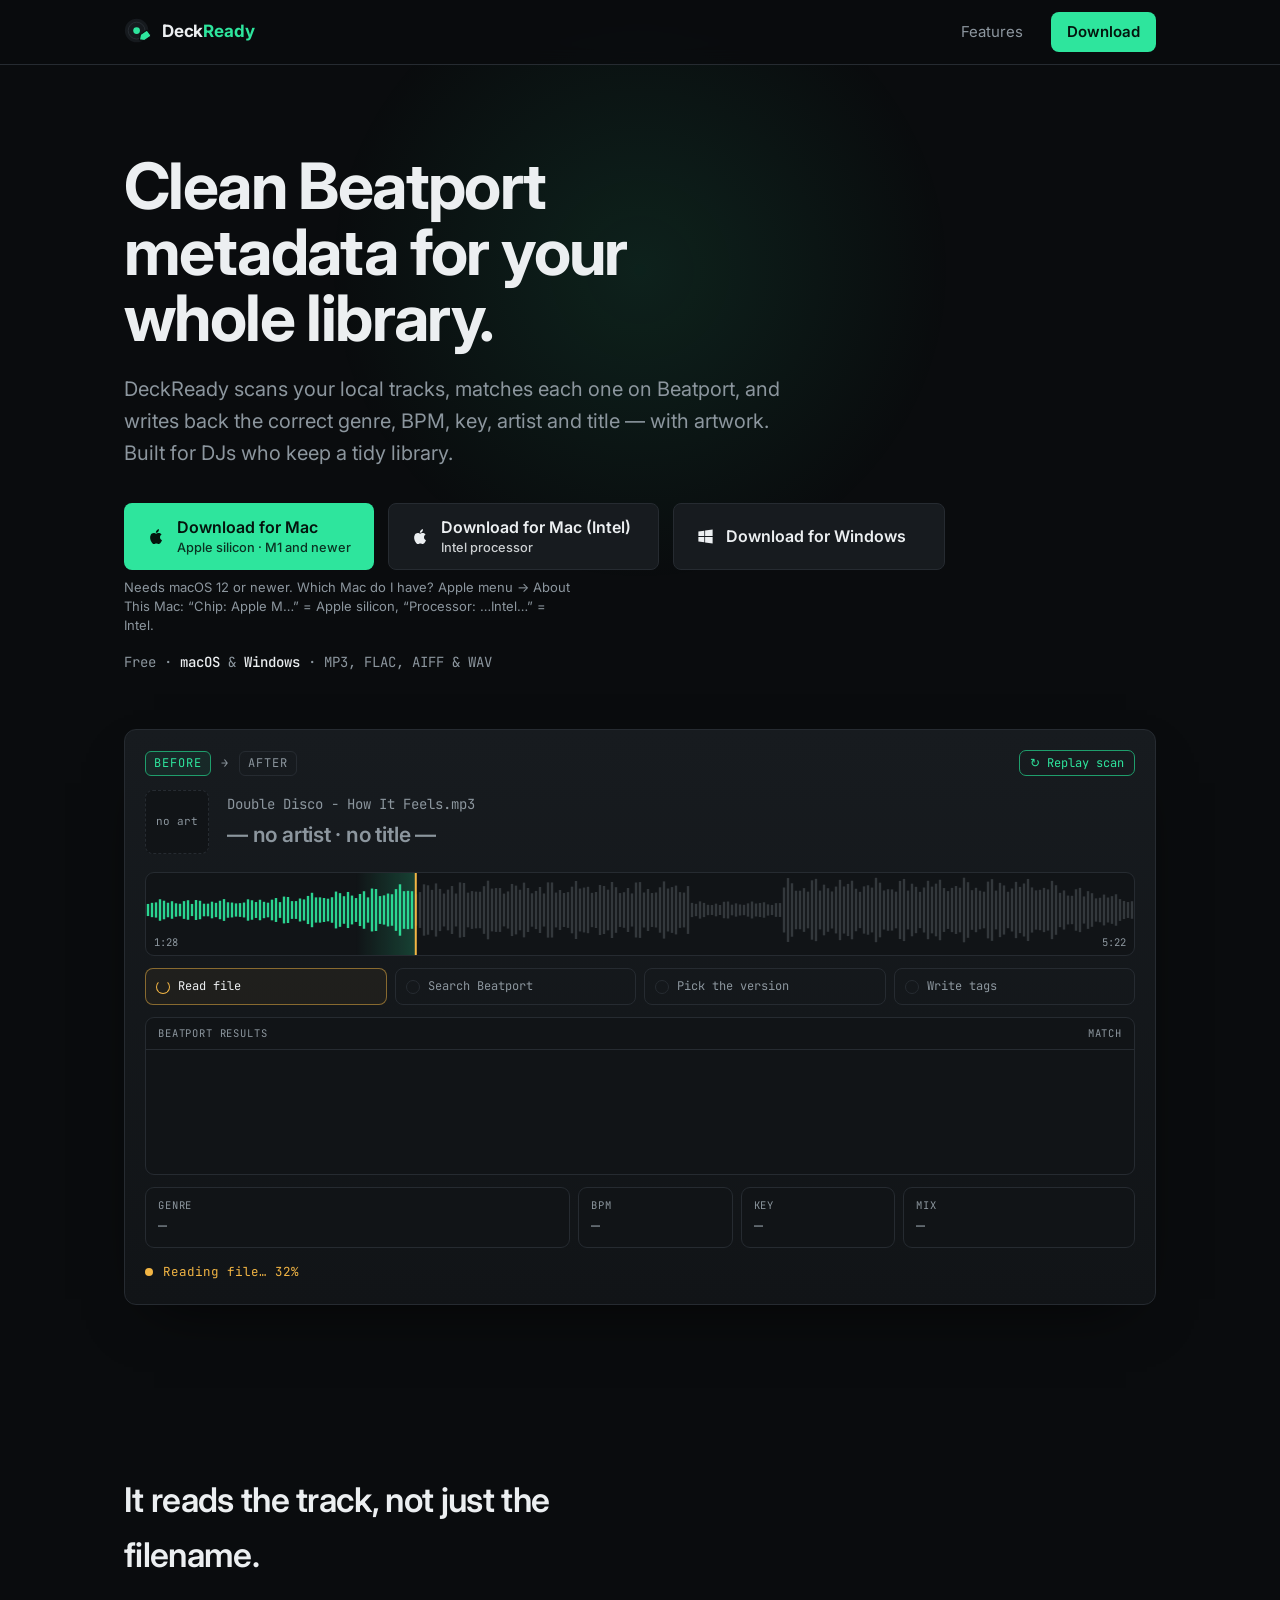
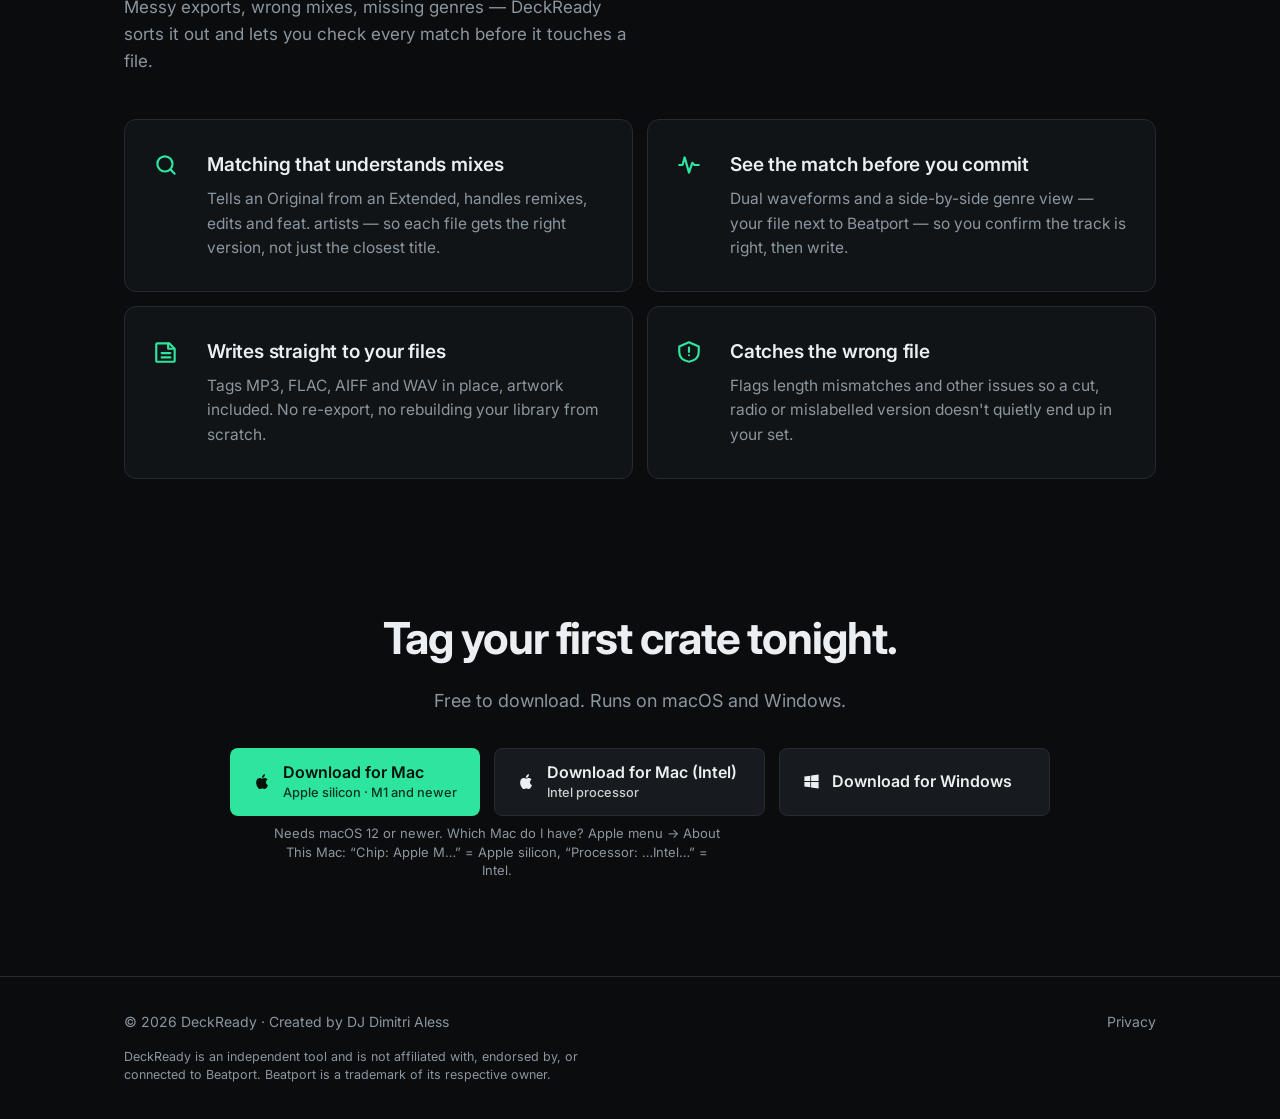
==== index.html @ d5358614 "Download: separate Mac (Intel) button — DeckReady-mac-intel.dmg Hero and bottom CTA: Apple silicon (" ====
<!DOCTYPE html>
<html lang="en">
<head>
<meta charset="UTF-8">
<meta name="viewport" content="width=device-width, initial-scale=1.0">
<title>DeckReady — Auto-Tag MP3, FLAC, AIFF &amp; WAV with Beatport Metadata</title>
<meta name="description" content="DeckReady automatically matches your local MP3, FLAC, AIFF and WAV files on Beatport and writes back the correct artist, title, genre, BPM, key and artwork. Free for macOS and Windows.">
<meta name="keywords" content="mp3 tagger, audio tagger, music tagger, Beatport metadata, Beatport tags, ID3 tags, FLAC tagger, AIFF tagger, WAV tagger, DeckReady, DJ music library, auto tag music, music metadata, music tag editor, beatport mp3, dj tracks tagger, electronic music tags, BPM tagger, genre tagger, music library organizer">
<meta name="robots" content="index, follow">
<meta name="author" content="DeckReady">
<link rel="canonical" href="https://deckready.pitchclub.app/">

<!-- Open Graph -->
<meta property="og:type" content="website">
<meta property="og:url" content="https://deckready.pitchclub.app/">
<meta property="og:title" content="DeckReady — Auto-Tag Your DJ Library">
<meta property="og:description" content="Automatically match your local MP3, FLAC, AIFF and WAV files on Beatport and write back correct genre, BPM, key and artwork. Free for macOS and Windows.">
<meta property="og:site_name" content="DeckReady">
<meta property="og:image" content="https://deckready.pitchclub.app/og-image.png">
<meta property="og:image:width" content="1200">
<meta property="og:image:height" content="630">
<meta property="og:image:type" content="image/png">
<meta name="twitter:image" content="https://deckready.pitchclub.app/og-image.png">

<!-- Twitter Card -->
<meta name="twitter:card" content="summary_large_image">
<meta name="twitter:title" content="DeckReady — Auto-Tag Your DJ Library">
<meta name="twitter:description" content="Automatically match your local tracks on Beatport and write back correct genre, BPM, key and artwork. Free for macOS and Windows.">

<!-- JSON-LD Structured Data -->
<script type="application/ld+json">
{
  "@context": "https://schema.org",
  "@type": "SoftwareApplication",
  "name": "DeckReady",
  "description": "Desktop application that automatically matches local audio files (MP3, FLAC, AIFF, WAV) on Beatport and writes back correct metadata: artist, title, genre, BPM, key and artwork.",
  "url": "https://deckready.pitchclub.app/",
  "applicationCategory": "MusicApplication",
  "operatingSystem": ["macOS 12+ (Apple silicon and Intel)", "Windows"],
  "offers": {
    "@type": "Offer",
    "price": "0",
    "priceCurrency": "USD"
  },
  "featureList": [
    "Automatic Beatport metadata matching",
    "Writes tags to MP3, FLAC, AIFF and WAV files",
    "Genre, BPM, key and artwork tagging",
    "Version-aware matching (Original Mix, Extended, Remix)",
    "Batch processing of entire music libraries"
  ],
  "downloadUrl": "https://github.com/mid30084/deckready-releases/releases/latest",
  "softwareVersion": "0.0.10"
}
</script>
<link rel="icon" href="/favicon.svg" type="image/svg+xml">
<link rel="icon" href="/favicon.ico" sizes="16x16 32x32 48x48">
<link rel="apple-touch-icon" href="/apple-touch-icon.png">
<link rel="preconnect" href="https://fonts.googleapis.com">
<link rel="preconnect" href="https://fonts.gstatic.com" crossorigin>
<link href="https://fonts.googleapis.com/css2?family=Inter:wght@400;500;600;700&family=JetBrains+Mono:wght@400;500&display=swap" rel="stylesheet">
<style>
  :root{
    --bg:#0A0C0E;
    --surface:#171B1F;
    --surface-2:#111417;
    --line:#262B31;
    --ink:#ECEFF1;
    --muted:#8C969E;
    --aqua:#2EE59D;
    --aqua-dim:#1F9E6C;
    --amber:#F2B544;
    --aqua-hi:#5CEDB4;
    --on-aqua:#04140D;
    --ghost:#8C969E;
    --nav-bg:rgba(10,12,14,.82);
    --acc-rgb:46,229,157;
    --amb-rgb:242,181,68;
    --muted-rgb:140,150,158;
    --mx:50%; --my:30%;
    --radius:12px;
    --maxw:1080px;
    --sans:"Inter",system-ui,-apple-system,Segoe UI,Roboto,sans-serif;
    --display:"Inter",system-ui,-apple-system,Segoe UI,Roboto,sans-serif;
    --mono:"JetBrains Mono",ui-monospace,SFMono-Regular,Menlo,monospace;
  }
  *{box-sizing:border-box;margin:0;padding:0}
  html{scroll-behavior:smooth}
  body{
    background:var(--bg);
    color:var(--ink);
    font-family:var(--sans);
    font-size:17px;
    line-height:1.6;
    -webkit-font-smoothing:antialiased;
    overflow-x:hidden;
  }
  a{color:inherit;text-decoration:none}
  .wrap{max-width:var(--maxw);margin:0 auto;padding:0 24px}
  .mono{font-family:var(--mono)}

  /* ---- nav ---- */
  header.nav{
    position:sticky;top:0;z-index:50;
    backdrop-filter:blur(10px);
    background:var(--nav-bg);
    border-bottom:1px solid var(--line);
  }
  .nav-inner{display:flex;align-items:center;justify-content:space-between;height:64px}
  .brand{display:flex;align-items:center;gap:10px;font-family:var(--display);font-weight:700;font-size:17px;letter-spacing:-.01em}
  .brand .mark{width:28px;height:28px;flex:none}
  .brand .w-ready{color:var(--aqua)}
  .nav-links{display:flex;align-items:center;gap:28px;font-size:15px;color:var(--muted)}
  .nav-links a:hover{color:var(--ink)}
  .nav-links .btn-mini{
    color:var(--on-aqua);background:var(--aqua);font-weight:600;
    padding:8px 16px;border-radius:8px;
  }
  .nav-links .btn-mini:hover{background:var(--aqua-hi)}
  @media(max-width:640px){.nav-links a:not(.btn-mini){display:none}}

  /* ---- hero ---- */
  .hero{position:relative;padding:88px 0 72px}
  .hero h1{
    font-family:var(--display);font-weight:700;
    font-size:clamp(38px,6.4vw,64px);line-height:1.03;
    letter-spacing:-.025em;max-width:14ch;
  }
  .hero .lede{margin-top:22px;font-size:clamp(17px,2.2vw,20px);color:var(--muted);max-width:52ch}
  .cta-row{display:grid;grid-template-columns:auto auto auto;justify-content:start;column-gap:14px;row-gap:8px;margin-top:34px}
  .btn{
    display:inline-flex;align-items:center;gap:11px;
    font-weight:600;font-size:16px;
    padding:14px 22px;border-radius:8px;
    border:1px solid transparent;cursor:pointer;
    transition:transform .12s ease,background .15s ease,border-color .15s ease;
  }
  .btn svg{width:19px;height:19px;flex:none}
  .btn-primary{background:var(--aqua);color:var(--on-aqua)}
  .btn-primary:hover{background:var(--aqua-hi);transform:translateY(-1px)}
  .btn-ghost{background:var(--surface);color:var(--ink);border-color:var(--line)}
  .btn-ghost:hover{border-color:var(--aqua-dim);transform:translateY(-1px)}
  .btn .rec{font-family:var(--mono);font-size:11px;color:var(--on-aqua);background:rgba(0,0,0,.14);padding:2px 6px;border-radius:5px;margin-left:2px}
  .meta-note{margin-top:16px;color:var(--muted);font-size:14px;font-family:var(--mono)}
  .meta-note b{color:var(--ink);font-weight:500}
  /* Mac buttons: 2nd line "Apple silicon · M1 and newer" / "Intel processor" inside the button;
     the "which Mac do I have" note sits under both (grid row 2, columns 1–2). Row 1 stretches, so
     all buttons stay the same height. ≤900px: two columns (Windows drops under the note). */
  .btn-label{display:flex;flex-direction:column;align-items:flex-start;line-height:1.2}
  .btn-sub{font-size:.8em;font-weight:500;opacity:.85;margin-top:3px}
  .cta-row > .dl-note{grid-column:1 / span 2;grid-row:2;max-width:56ch}
  .download .cta-row > .dl-note{justify-self:center}
  @media(max-width:900px){.cta-row{grid-template-columns:auto auto}}
  .dl-note{color:var(--muted);font-size:13px;line-height:1.45}
  .download .dl-note{text-align:center}
  @media(max-width:640px){
    .cta-row{grid-template-columns:auto}
    .cta-row > .dl-note{grid-column:auto;grid-row:auto;margin-bottom:6px;max-width:none}
  }


  /* ---- features ---- */
  section.features{padding:96px 0 20px}
  .sec-head{max-width:46ch}
  .sec-head h2{font-family:var(--display);font-weight:600;font-size:clamp(26px,3.6vw,34px);letter-spacing:-.02em}
  .sec-head p{color:var(--muted);margin-top:12px}
  .flist{margin-top:44px;display:grid;gap:14px;perspective:900px}
  .feat{--fx:50%;--fy:50%;--rx:0deg;--ry:0deg;position:relative;background:var(--surface-2);border:1px solid var(--line);border-radius:var(--radius);padding:30px 28px;display:grid;grid-template-columns:34px minmax(0,1fr);gap:20px;align-items:start;
    transform:rotateX(var(--rx)) rotateY(var(--ry));transition:transform .5s cubic-bezier(.2,.8,.2,1),border-color .3s;transform-style:preserve-3d;overflow:hidden}
  .feat::before{content:"";position:absolute;inset:0;pointer-events:none;opacity:0;transition:opacity .3s;
    background:radial-gradient(340px circle at var(--fx) var(--fy),rgba(var(--acc-rgb),.13),transparent 60%)}
  body.fx-tilt .feat:hover{border-color:var(--aqua-dim);transition:transform .08s linear,border-color .3s}
  body.fx-tilt .feat:hover::before{opacity:1}
  .feat .ic{color:var(--aqua);margin-top:2px}
  .feat .ic svg{width:26px;height:26px}
  .feat h3{font-family:var(--display);font-weight:600;font-size:19px;letter-spacing:-.01em}
  .feat p{color:var(--muted);margin-top:6px;font-size:15.5px;max-width:60ch}
  @media(min-width:760px){.flist{grid-template-columns:1fr 1fr}}

  /* ---- download cta ---- */
  section.download{padding:104px 0 96px;text-align:center}
  .download h2{font-family:var(--display);font-weight:700;font-size:clamp(30px,4.6vw,44px);letter-spacing:-.025em}
  .download p{color:var(--muted);margin-top:14px;font-size:18px}
  .download .cta-row{justify-content:center;margin-top:32px}

  /* ---- footer ---- */
  footer{border-top:1px solid var(--line);padding:34px 0;color:var(--muted);font-size:14px}
  .foot-inner{display:flex;flex-wrap:wrap;gap:14px;align-items:center;justify-content:space-between}
  .foot-inner a:hover{color:var(--ink)}
  .disclaimer{font-size:12.5px;max-width:60ch;line-height:1.5}

  :focus-visible{outline:2px solid var(--aqua);outline-offset:3px;border-radius:6px}

  /* ---- effect 2: cursor glow ---- */
  .glow{position:fixed;inset:0;pointer-events:none;z-index:0;opacity:0;transition:opacity .4s ease;
    background:radial-gradient(520px circle at var(--mx) var(--my),rgba(var(--acc-rgb),.10),transparent 60%)}
  body.fx-glow .glow{opacity:1}
  main,footer{position:relative;z-index:1}

  /* ---- effect 5b: breathing primary button ---- */
  @keyframes breathe{0%,100%{box-shadow:0 0 0 0 rgba(var(--acc-rgb),.0),0 8px 30px -10px rgba(var(--acc-rgb),.35)}50%{box-shadow:0 0 0 6px rgba(var(--acc-rgb),.10),0 10px 40px -8px rgba(var(--acc-rgb),.55)}}
  body.fx-reveal .btn-primary{animation:breathe 3.2s ease-in-out infinite}
  /* magnetic pull is set by JS via --bx/--by */
  body.fx-reveal .btn{transform:translate(var(--bx,0),var(--by,0))}
  body.fx-reveal .btn:hover{transform:translate(var(--bx,0),calc(var(--by,0px) - 1px))}

  /* ---- effect 3: the tagging demo (a mini version of the app's scan) ---- */
  .demo{margin-top:56px}
  .card{background:linear-gradient(180deg,var(--surface),var(--surface-2));border:1px solid var(--line);border-radius:var(--radius);padding:20px 20px 22px;box-shadow:0 24px 60px -30px rgba(0,0,0,.8);position:relative;overflow:hidden}
  .demo-top{display:flex;align-items:center;justify-content:space-between;gap:12px;flex-wrap:wrap;margin-bottom:14px}
  .demo-label{font-family:var(--mono);font-size:12px;color:var(--muted);text-transform:uppercase;letter-spacing:.08em;display:flex;align-items:center;gap:10px}
  .demo-label .chip{padding:2px 8px;border-radius:6px;border:1px solid var(--line);transition:all .3s}
  .demo-label .chip.on{color:var(--aqua);border-color:var(--aqua-dim);background:rgba(var(--acc-rgb),.07)}
  .replay{font-family:var(--mono);font-size:12px;color:var(--aqua);background:transparent;border:1px solid var(--aqua-dim);border-radius:7px;padding:4px 10px;cursor:pointer}
  .replay:hover{background:rgba(var(--acc-rgb),.08)}
  .trk{display:grid;grid-template-columns:64px minmax(0,1fr);gap:18px;align-items:center}
  .art{width:64px;height:64px;border-radius:8px;border:1px dashed var(--line);background:var(--surface-2);display:grid;place-items:center;color:var(--muted);font-family:var(--mono);font-size:11px;position:relative;overflow:hidden}
  .art .cover{position:absolute;inset:0;opacity:0;transform:scale(1.15);transition:opacity .5s ease,transform .6s cubic-bezier(.2,.8,.2,1);
    background:conic-gradient(from 210deg at 35% 40%,var(--aqua),var(--aqua-dim),var(--amber),var(--surface),var(--aqua))}
  .art .cover{background:url([data-uri]) center/cover no-repeat}
  .trk.done .art{border-style:solid;border-color:var(--aqua-dim)}
  .trk.done .art .cover{opacity:1;transform:scale(1)}
  .fname{font-family:var(--mono);font-size:14px;color:var(--muted);overflow-wrap:anywhere}
  .title-line{font-family:var(--display);font-weight:600;font-size:clamp(17px,2.4vw,21px);letter-spacing:-.01em;min-height:1.4em;margin-top:2px}
  .title-line .ph{color:var(--ghost)}
  .title-line .new{animation:pop .45s cubic-bezier(.2,1.4,.4,1)}

  .wf-wrap{position:relative;margin-top:18px;height:84px;border-radius:9px;background:var(--surface-2);border:1px solid var(--line);overflow:hidden;cursor:crosshair}
  #wf{display:block;width:100%;height:100%}
  .wf-t{position:absolute;bottom:4px;font-family:var(--mono);font-size:10.5px;color:var(--muted);pointer-events:none;font-variant-numeric:tabular-nums}
  .wf-t.l{left:8px}.wf-t.r{right:8px}

  .steps{display:grid;grid-template-columns:repeat(4,minmax(0,1fr));gap:8px;margin-top:12px}
  .step{display:flex;align-items:center;gap:8px;font-family:var(--mono);font-size:12px;color:var(--muted);padding:8px 10px;border:1px solid var(--line);border-radius:8px;min-width:0;transition:color .3s,border-color .3s,background .3s}
  .step span:last-child{white-space:nowrap;overflow:hidden;text-overflow:ellipsis}
  .step .ic{width:14px;height:14px;border-radius:50%;border:1.5px solid var(--line);flex:none;position:relative;transition:all .3s}
  .step.active{color:var(--ink);border-color:rgba(var(--amb-rgb),.5);background:rgba(var(--amb-rgb),.05)}
  .step.active .ic{border-color:var(--amber);border-top-color:transparent;animation:spin .7s linear infinite}
  .step.done{color:var(--aqua);border-color:var(--aqua-dim)}
  .step.done .ic{border-color:var(--aqua);background:var(--aqua)}
  .step.done .ic::after{content:"";position:absolute;left:3.5px;top:1px;width:3.5px;height:7px;border:solid var(--on-aqua);border-width:0 1.8px 1.8px 0;transform:rotate(45deg)}
  @keyframes spin{to{transform:rotate(360deg)}}
  @media(max-width:640px){.steps{grid-template-columns:repeat(2,minmax(0,1fr))}}

  .cands{margin-top:12px;border:1px solid var(--line);border-radius:9px;overflow:hidden;background:var(--surface-2)}
  .cands-h{display:flex;justify-content:space-between;gap:10px;padding:7px 12px;font-family:var(--mono);font-size:10.5px;letter-spacing:.08em;text-transform:uppercase;color:var(--muted);border-bottom:1px solid var(--line)}
  .cand{display:grid;grid-template-columns:minmax(0,1fr) auto 110px;gap:14px;align-items:center;padding:9px 12px;font-size:14px;border-top:1px solid var(--line);opacity:0;transform:translateX(-10px);transition:opacity .35s ease,transform .35s ease,background .4s}
  .cand:first-of-type{border-top:0}
  .cand.in{opacity:1;transform:none}
  .cand.lose{opacity:.38}
  .cand.win{background:rgba(var(--acc-rgb),.07)}
  .cand .nm{min-width:0;white-space:nowrap;overflow:hidden;text-overflow:ellipsis}
  .cand .nm i{font-style:normal;color:var(--muted)}
  .cand.win .nm i{color:var(--aqua)}
  .cand .len{font-family:var(--mono);font-size:12.5px;color:var(--muted);font-variant-numeric:tabular-nums}
  .cand .len.ok{color:var(--aqua)}
  .cand .pct{display:grid;grid-template-columns:minmax(0,1fr) 38px;gap:8px;align-items:center;font-family:var(--mono);font-size:12.5px;font-variant-numeric:tabular-nums;text-align:right}
  .cand .bar{height:4px;border-radius:2px;background:var(--line);overflow:hidden}
  .cand .bar b{display:block;height:100%;width:0;background:var(--muted);border-radius:2px}
  .cand.win .bar b{background:var(--aqua)}
  .cand.win .pct{color:var(--aqua)}
  @media(max-width:560px){.cand{grid-template-columns:minmax(0,1fr) 84px}.cand .len{display:none}}

  .fields{display:grid;grid-template-columns:minmax(0,2.2fr) repeat(2,minmax(0,.8fr)) minmax(0,1.2fr);gap:8px;margin-top:12px}
  .fld{background:var(--surface-2);border:1px solid var(--line);border-radius:9px;padding:9px 12px;min-width:0;transition:border-color .35s ease,background .35s ease}
  .fld .k{font-family:var(--mono);font-size:10.5px;letter-spacing:.08em;text-transform:uppercase;color:var(--muted)}
  .fld .v{font-family:var(--mono);font-size:15px;font-variant-numeric:tabular-nums;color:var(--ghost);white-space:nowrap;overflow:hidden;text-overflow:ellipsis}
  .fld.on{border-color:var(--aqua-dim);background:rgba(var(--acc-rgb),.05)}
  .fld.on .v{color:var(--ink);animation:pop .45s cubic-bezier(.2,1.4,.4,1)}
  .fld.key.on .v{color:var(--aqua)}
  @keyframes pop{0%{transform:translateY(6px);opacity:0}100%{transform:none;opacity:1}}
  @media(max-width:560px){.fields{grid-template-columns:repeat(2,minmax(0,1fr))}.fields .fld:first-child{grid-column:1/-1}}
  .status{display:flex;align-items:center;gap:10px;margin-top:14px;font-family:var(--mono);font-size:12.5px;color:var(--muted);min-height:20px}
  .status .dot{width:8px;height:8px;border-radius:50%;background:var(--line);flex:none;transition:background .3s}
  .status.busy{color:var(--amber)}
  .status.busy .dot{background:var(--amber);animation:blink .6s steps(2) infinite}
  .status.ok .dot{background:var(--aqua)}
  .status.ok{color:var(--aqua)}
  @keyframes blink{50%{opacity:.25}}


  /* ---- effect 5a: reveal on scroll (starts visible; only moves) ---- */
  .rv{transition:transform .8s cubic-bezier(.2,.8,.2,1),opacity .8s ease}
  body.fx-reveal .rv.pre{transform:translateY(28px);opacity:.25}
  @media(prefers-reduced-motion:reduce){
    .btn:hover{transform:none}
    body .btn-primary{animation:none!important}
    body.fx-reveal .rv.pre{transform:none;opacity:1}
    .feat{transform:none!important}
    html{scroll-behavior:auto}
  }
</style>
</head>
<body>
<div class="glow" aria-hidden="true"></div>

<header class="nav">
  <div class="wrap nav-inner">
    <a class="brand" href="#top">
      <svg class="mark" viewBox="0 0 100 100" width="28" height="28" aria-hidden="true"><circle cx="45" cy="45" r="42" fill="#161A1E"/><circle cx="45" cy="45" r="30" fill="none" stroke="#2A3036" stroke-width="3"/><circle cx="45" cy="45" r="12" fill="#2EE59D"/><g transform="translate(66 70) rotate(-35)"><path d="M0 -13 H24 A5 5 0 0 1 29 -8 V8 A5 5 0 0 1 24 13 H0 L-13 0 Z" fill="#2EE59D" stroke="#0A0C0E" stroke-width="4" stroke-linejoin="round"/></g></svg>
      <span>Deck<span class="w-ready">Ready</span></span>
    </a>
    <nav class="nav-links">
      <a href="#features">Features</a>
      <a href="#get" class="btn-mini">Download</a>
    </nav>
  </div>
</header>

<main id="top">
  <section class="hero">
    <div class="wrap">
      <h1>Clean Beatport metadata for your whole library.</h1>
      <p class="lede">DeckReady scans your local tracks, matches each one on Beatport, and writes back the correct genre, BPM, key, artist and title — with artwork. Built for DJs who keep a tidy library.</p>

      <div class="cta-row">
        <a class="btn btn-primary mag" id="dl-mac" href="https://github.com/mid30084/deckready-releases/releases/latest/download/DeckReady-mac.dmg">
          <svg viewBox="0 0 24 24" fill="currentColor" aria-hidden="true"><path d="M16.4 12.9c0-2.3 1.9-3.4 2-3.5-1.1-1.6-2.8-1.8-3.4-1.8-1.4-.1-2.8.9-3.5.9s-1.8-.8-3-.8c-1.5 0-3 .9-3.8 2.3-1.6 2.8-.4 7 1.2 9.3.8 1.1 1.7 2.4 2.9 2.3 1.2 0 1.6-.7 3-.7s1.8.7 3 .7c1.2 0 2-1.1 2.8-2.2.9-1.3 1.2-2.5 1.3-2.6-.1 0-2.5-1-2.5-3.8zM14.2 5.9c.6-.8 1.1-1.9.9-3-1 0-2.2.6-2.9 1.5-.6.7-1.1 1.8-1 2.9 1.1.1 2.3-.6 3-1.4z"/></svg>
          <span class="btn-label"><span>Download for Mac<span id="mac-version-hero" style="font-size:0.75em; opacity:0.7; margin-left:0.4em;"></span></span><span class="btn-sub">Apple silicon · M1 and newer</span></span>
        </a>
        <a class="btn btn-ghost mag" id="dl-mac-intel" href="https://github.com/mid30084/deckready-releases/releases/latest/download/DeckReady-mac-intel.dmg">
          <svg viewBox="0 0 24 24" fill="currentColor" aria-hidden="true"><path d="M16.4 12.9c0-2.3 1.9-3.4 2-3.5-1.1-1.6-2.8-1.8-3.4-1.8-1.4-.1-2.8.9-3.5.9s-1.8-.8-3-.8c-1.5 0-3 .9-3.8 2.3-1.6 2.8-.4 7 1.2 9.3.8 1.1 1.7 2.4 2.9 2.3 1.2 0 1.6-.7 3-.7s1.8.7 3 .7c1.2 0 2-1.1 2.8-2.2.9-1.3 1.2-2.5 1.3-2.6-.1 0-2.5-1-2.5-3.8zM14.2 5.9c.6-.8 1.1-1.9.9-3-1 0-2.2.6-2.9 1.5-.6.7-1.1 1.8-1 2.9 1.1.1 2.3-.6 3-1.4z"/></svg>
          <span class="btn-label"><span>Download for Mac (Intel)<span id="mac-intel-version-hero" style="font-size:0.75em; opacity:0.7; margin-left:0.4em;"></span></span><span class="btn-sub">Intel processor</span></span>
        </a>
        <small class="dl-note">Needs macOS 12 or newer. Which Mac do I have? Apple menu → About This Mac: “Chip: Apple M…” = Apple silicon, “Processor: …Intel…” = Intel.</small>
        <a class="btn btn-ghost mag" id="dl-win" href="https://github.com/mid30084/deckready-releases/releases/latest/download/DeckReady-Setup.exe">
          <svg viewBox="0 0 24 24" fill="currentColor" aria-hidden="true"><path d="M3 5.7 10.5 4.7v6.6H3zM11.5 4.5 21 3.2v8.1h-9.5zM3 12.7h7.5v6.6L3 18.3zM11.5 12.7H21v8.1l-9.5-1.3z"/></svg>
          Download for Windows<span id="win-version-hero" style="font-size:0.75em; opacity:0.7; margin-left:0.4em;"></span>
        </a>
      </div>
      <p class="meta-note">Free · <b>macOS</b> &amp; <b>Windows</b> · MP3, FLAC, AIFF &amp; WAV</p>

      <div class="demo rv">
        <div class="card" id="demo">
          <div class="demo-top">
            <span class="demo-label"><span class="chip" id="chip-b">Before</span>→<span class="chip" id="chip-a">After</span></span>
            <button class="replay" id="replay" type="button">↻ Replay scan</button>
          </div>
          <div class="trk" id="trk">
            <div class="art"><span>no art</span><div class="cover"></div></div>
            <div style="min-width:0">
              <div class="fname">Double Disco - How It Feels.mp3</div>
              <div class="title-line" id="tline"><span class="ph">— no artist · no title —</span></div>
            </div>
          </div>
          <div class="wf-wrap"><canvas id="wf" aria-label="Track waveform"></canvas><span class="wf-t l" id="wf-pos">0:00</span><span class="wf-t r">5:22</span></div>
          <div class="steps">
            <div class="step" data-i="0"><span class="ic"></span><span>Read file</span></div>
            <div class="step" data-i="1"><span class="ic"></span><span>Search Beatport</span></div>
            <div class="step" data-i="2"><span class="ic"></span><span>Pick the version</span></div>
            <div class="step" data-i="3"><span class="ic"></span><span>Write tags</span></div>
          </div>
          <div class="cands">
            <div class="cands-h"><span>Beatport results</span><span>match</span></div>
            <div class="cand" data-p="71"><span class="nm">How It Feels <i>(Extended Mix)</i></span><span class="len">7:04</span><span class="pct"><span class="bar"><b></b></span><span class="n">0%</span></span></div>
            <div class="cand" data-p="98" data-win="1"><span class="nm">How It Feels <i>(Original Mix)</i></span><span class="len">5:22</span><span class="pct"><span class="bar"><b></b></span><span class="n">0%</span></span></div>
            <div class="cand" data-p="54"><span class="nm">How It Feels <i>(Radio Edit)</i></span><span class="len">3:12</span><span class="pct"><span class="bar"><b></b></span><span class="n">0%</span></span></div>
          </div>
          <div class="fields">
            <div class="fld" data-v="Melodic House &amp; Techno"><div class="k">Genre</div><div class="v">—</div></div>
            <div class="fld" data-v="128"><div class="k">BPM</div><div class="v">—</div></div>
            <div class="fld key" data-v="A"><div class="k">Key</div><div class="v">—</div></div>
            <div class="fld" data-v="Original Mix"><div class="k">Mix</div><div class="v">—</div></div>
          </div>
          <div class="status" id="status"><span class="dot"></span><span id="stext">Waiting to scan</span></div>
        </div>
      </div>
    </div>
  </section>

  <section class="features" id="features">
    <div class="wrap">
      <div class="sec-head rv">
        <h2>It reads the track, not just the filename.</h2>
        <p>Messy exports, wrong mixes, missing genres — DeckReady sorts it out and lets you check every match before it touches a file.</p>
      </div>

      <div class="flist">
        <article class="feat rv">
          <span class="ic"><svg viewBox="0 0 24 24" fill="none" stroke="currentColor" stroke-width="2" stroke-linecap="round" stroke-linejoin="round"><circle cx="11" cy="11" r="7"/><path d="m20 20-3.5-3.5"/></svg></span>
          <div>
            <h3>Matching that understands mixes</h3>
            <p>Tells an Original from an Extended, handles remixes, edits and feat. artists — so each file gets the right version, not just the closest title.</p>
          </div>
        </article>

        <article class="feat rv">
          <span class="ic"><svg viewBox="0 0 24 24" fill="none" stroke="currentColor" stroke-width="2" stroke-linecap="round" stroke-linejoin="round"><path d="M3 12h3l2-7 4 14 3-9 2 2h4"/></svg></span>
          <div>
            <h3>See the match before you commit</h3>
            <p>Dual waveforms and a side-by-side genre view — your file next to Beatport — so you confirm the track is right, then write.</p>
          </div>
        </article>

        <article class="feat rv">
          <span class="ic"><svg viewBox="0 0 24 24" fill="none" stroke="currentColor" stroke-width="2" stroke-linecap="round" stroke-linejoin="round"><path d="M4 4h11l5 5v11a1 1 0 0 1-1 1H4a1 1 0 0 1-1-1V5a1 1 0 0 1 1-1z"/><path d="M14 4v5h5"/><path d="M8 13h8M8 17h8"/></svg></span>
          <div>
            <h3>Writes straight to your files</h3>
            <p>Tags MP3, FLAC, AIFF and WAV in place, artwork included. No re-export, no rebuilding your library from scratch.</p>
          </div>
        </article>

        <article class="feat rv">
          <span class="ic"><svg viewBox="0 0 24 24" fill="none" stroke="currentColor" stroke-width="2" stroke-linecap="round" stroke-linejoin="round"><path d="M12 3l9 4v5c0 5-3.5 8-9 9-5.5-1-9-4-9-9V7z"/><path d="M12 8v4M12 15h.01"/></svg></span>
          <div>
            <h3>Catches the wrong file</h3>
            <p>Flags length mismatches and other issues so a cut, radio or mislabelled version doesn't quietly end up in your set.</p>
          </div>
        </article>
      </div>
    </div>
  </section>

  <section class="download" id="get">
    <div class="wrap rv">
      <h2>Tag your first crate tonight.</h2>
      <p>Free to download. Runs on macOS and Windows.</p>
      <div class="cta-row">
        <a class="btn btn-primary mag" href="https://github.com/mid30084/deckready-releases/releases/latest/download/DeckReady-mac.dmg">
          <svg viewBox="0 0 24 24" fill="currentColor" aria-hidden="true"><path d="M16.4 12.9c0-2.3 1.9-3.4 2-3.5-1.1-1.6-2.8-1.8-3.4-1.8-1.4-.1-2.8.9-3.5.9s-1.8-.8-3-.8c-1.5 0-3 .9-3.8 2.3-1.6 2.8-.4 7 1.2 9.3.8 1.1 1.7 2.4 2.9 2.3 1.2 0 1.6-.7 3-.7s1.8.7 3 .7c1.2 0 2-1.1 2.8-2.2.9-1.3 1.2-2.5 1.3-2.6-.1 0-2.5-1-2.5-3.8zM14.2 5.9c.6-.8 1.1-1.9.9-3-1 0-2.2.6-2.9 1.5-.6.7-1.1 1.8-1 2.9 1.1.1 2.3-.6 3-1.4z"/></svg>
          <span class="btn-label"><span>Download for Mac<span id="mac-version" style="font-size:0.75em; opacity:0.7; margin-left:0.4em;"></span></span><span class="btn-sub">Apple silicon · M1 and newer</span></span>
        </a>
        <a class="btn btn-ghost mag" href="https://github.com/mid30084/deckready-releases/releases/latest/download/DeckReady-mac-intel.dmg">
          <svg viewBox="0 0 24 24" fill="currentColor" aria-hidden="true"><path d="M16.4 12.9c0-2.3 1.9-3.4 2-3.5-1.1-1.6-2.8-1.8-3.4-1.8-1.4-.1-2.8.9-3.5.9s-1.8-.8-3-.8c-1.5 0-3 .9-3.8 2.3-1.6 2.8-.4 7 1.2 9.3.8 1.1 1.7 2.4 2.9 2.3 1.2 0 1.6-.7 3-.7s1.8.7 3 .7c1.2 0 2-1.1 2.8-2.2.9-1.3 1.2-2.5 1.3-2.6-.1 0-2.5-1-2.5-3.8zM14.2 5.9c.6-.8 1.1-1.9.9-3-1 0-2.2.6-2.9 1.5-.6.7-1.1 1.8-1 2.9 1.1.1 2.3-.6 3-1.4z"/></svg>
          <span class="btn-label"><span>Download for Mac (Intel)<span id="mac-intel-version" style="font-size:0.75em; opacity:0.7; margin-left:0.4em;"></span></span><span class="btn-sub">Intel processor</span></span>
        </a>
        <small class="dl-note">Needs macOS 12 or newer. Which Mac do I have? Apple menu → About This Mac: “Chip: Apple M…” = Apple silicon, “Processor: …Intel…” = Intel.</small>
        <a class="btn btn-ghost mag" href="https://github.com/mid30084/deckready-releases/releases/latest/download/DeckReady-Setup.exe">
          <svg viewBox="0 0 24 24" fill="currentColor" aria-hidden="true"><path d="M3 5.7 10.5 4.7v6.6H3zM11.5 4.5 21 3.2v8.1h-9.5zM3 12.7h7.5v6.6L3 18.3zM11.5 12.7H21v8.1l-9.5-1.3z"/></svg>
          Download for Windows<span id="win-version" style="font-size:0.75em; opacity:0.7; margin-left:0.4em;"></span>
        </a>
      </div>
    </div>
  </section>
</main>

<footer>
  <div class="wrap foot-inner">
    <span>© 2026 DeckReady · Created by DJ Dimitri Aless</span>
    <a href="/privacy/">Privacy</a>
  </div>
  <div class="wrap" style="margin-top:14px">
    <p class="disclaimer">DeckReady is an independent tool and is not affiliated with, endorsed by, or connected to Beatport. Beatport is a trademark of its respective owner.</p>
  </div>
</footer>

<script>
  // Highlight the button for the visitor's OS (downloads still work without JS).
  (function(){
    var p=(navigator.userAgentData&&navigator.userAgentData.platform||navigator.platform||"").toLowerCase();
    var win=/win/.test(p);
    var m=document.getElementById('dl-mac'), w=document.getElementById('dl-win');
    if(!m||!w)return;
    if(win){ w.classList.add('btn-primary');w.classList.remove('btn-ghost');
             m.classList.add('btn-ghost');m.classList.remove('btn-primary'); }
    // mac is primary by default already. No "for your Mac" chip: a browser can't tell Apple
    // silicon from Intel (both report "Mac"), the note under the Mac buttons tells how to check.
    if(win){ w.insertAdjacentHTML('beforeend','<span class="rec">for your PC</span>'); }
  })();
</script>
<script>
  fetch("https://api.github.com/repos/mid30084/deckready-releases/releases/latest")
    .then(r => r.json())
    .then(data => {
      const assets = data.assets || [];
      // exact names: "mac" alone would also match DeckReady-mac-intel.dmg
      const mac = assets.find(a => a.name === "DeckReady-mac.dmg");
      const macIntel = assets.find(a => a.name === "DeckReady-mac-intel.dmg");
      const win = assets.find(a => a.name.includes("Setup") || a.name.includes("win"));
      const tag = data.tag_name || "";

      // обе пары кнопок на странице (hero + финальный CTA "download" секция) —
      // одна и та же проверка наличия ассета применяется к обеим парам, ни
      // одна кнопка не остаётся без версии (расширено сверх дословного
      // скрипта задачи, который знал только про mac-version/win-version —
      // см. KNOWLEDGE.md)
      ["mac-version", "mac-version-hero"].forEach(id => {
        const el = document.getElementById(id);
        if (el) el.textContent = mac ? tag : "";
      });
      ["mac-intel-version", "mac-intel-version-hero"].forEach(id => {
        const el = document.getElementById(id);
        if (el) el.textContent = macIntel ? tag : "";
      });
      ["win-version", "win-version-hero"].forEach(id => {
        const el = document.getElementById(id);
        if (el) el.textContent = win ? tag : "";
      });
    })
    .catch(() => {});
</script>
<script>
(function(){
  var reduce = window.matchMedia('(prefers-reduced-motion: reduce)').matches;
  var touch = window.matchMedia('(hover: none)').matches;
  var B = document.body, root = document.documentElement;
  var fx = {wave:1,glow:1,demo:1,tilt:1,reveal:1};

  function apply(){ Object.keys(fx).forEach(function(k){ B.classList.toggle('fx-'+k, !!fx[k]); }); }
  apply();

  /* pointer tracking (shared) */
  var px = -9999, py = -9999, pIn = false;
  window.addEventListener('pointermove', function(e){
    px = e.clientX; py = e.clientY; pIn = true;
    if(fx.glow){ root.style.setProperty('--mx', px+'px'); root.style.setProperty('--my', py+'px'); }
  }, {passive:true});
  document.addEventListener('pointerleave', function(){ pIn = false; });

  /* ---- 1 + 3. waveform inside the demo card ---- */
  var cv = document.getElementById('wf'), ctx = cv.getContext('2d'), wrap = cv.parentNode;
  var W=0,H=0,dpr=1,bars=[],N=0, play=0, hx=-1, LEN=322;
  function env(u){ // rough shape of a club track: intro, build, groove, breakdown, drop, outro
    if(u<.1) return .32; if(u<.28) return .32+(u-.1)/.18*.5; if(u<.55) return .86;
    if(u<.64) return .26; if(u<.9) return .95; return .95-(u-.9)/.1*.6;
  }
  function size(){
    dpr = Math.min(window.devicePixelRatio||1,2); W = cv.clientWidth; H = cv.clientHeight;
    cv.width = W*dpr; cv.height = H*dpr; ctx.setTransform(dpr,0,0,dpr,0,0);
    N = Math.max(60, Math.floor(W/4)); bars = [];
    for(var i=0;i<N;i++){ var u=i/N, j=.55+.45*Math.abs(Math.sin(i*12.9898)*Math.cos(i*4.1414)); bars.push({a:env(u)*j, h:env(u)*j}); }
  }
  size(); window.addEventListener('resize', size);
  function fmt(s){ s=Math.max(0,Math.round(s)); return Math.floor(s/60)+':'+('0'+s%60).slice(-2); }
  var posEl = document.getElementById('wf-pos');
  wrap.addEventListener('pointermove', function(e){ var r=cv.getBoundingClientRect(); hx = e.clientX - r.left; });
  wrap.addEventListener('pointerleave', function(){ hx = -1; });
  var C={}; function readC(){ var cs=getComputedStyle(document.documentElement); ['acc-rgb','muted-rgb','amber','ink'].forEach(function(k){C[k]=cs.getPropertyValue('--'+k).trim();}); }
  readC(); window.__readC=readC;
  function draw(){
    requestAnimationFrame(draw);
    ctx.clearRect(0,0,W,H);
    var mid = H/2 - 4, step = W/N, bw = Math.max(1.5, step*.6), px = play*W;
    for(var i=0;i<N;i++){
      var b = bars[i], x = i*step + step/2, target = b.a;
      if(fx.wave && hx>=0 && !reduce){ var d = x-hx; target = Math.min(1, b.a*(1+.55*Math.exp(-(d*d)/(2*38*38)))); }
      b.h += (target-b.h)*.18;
      var h = b.h*(H*.42);
      ctx.fillStyle = x <= px ? 'rgba('+C['acc-rgb']+',.92)' : 'rgba('+C['muted-rgb']+',.28)';
      ctx.fillRect(x-bw/2, mid-h, bw, h*2);
    }
    if(play>0 && play<1){
      var g = ctx.createLinearGradient(px-60,0,px,0); g.addColorStop(0,'rgba('+C['acc-rgb']+',0)'); g.addColorStop(1,'rgba('+C['acc-rgb']+',.22)');
      ctx.fillStyle = g; ctx.fillRect(px-60,0,60,H);
      ctx.fillStyle = C.amber; ctx.fillRect(px-1,0,2,H);
    }
    if(fx.wave && hx>=0){
      ctx.fillStyle = 'rgba('+C['muted-rgb']+',.7)'; ctx.fillRect(hx-.5,0,1,H);
      ctx.font = '500 10.5px "JetBrains Mono", monospace'; ctx.fillStyle = C.ink;
      var lbl = fmt(hx/W*LEN), tw = ctx.measureText(lbl).width, lx = Math.min(W-tw-6, hx+6);
      ctx.fillText(lbl, lx, 13);
    }
    posEl.textContent = fmt(play*LEN);
  }
  requestAnimationFrame(draw);

  /* ---- 3. tagging demo timeline ---- */
  var trk = document.getElementById('trk'), st = document.getElementById('status'), stext = document.getElementById('stext'),
      tline = document.getElementById('tline'), chipB = document.getElementById('chip-b'), chipA = document.getElementById('chip-a'),
      flds = [].slice.call(document.querySelectorAll('.fld')), steps = [].slice.call(document.querySelectorAll('.step')),
      cands = [].slice.call(document.querySelectorAll('.cand')), timers = [], raf = 0;
  function clear(){ timers.forEach(clearTimeout); timers = []; cancelAnimationFrame(raf); }
  function later(fn, ms){ timers.push(setTimeout(fn, ms)); }
  function tween(ms, fn, done){ var s = performance.now(); (function k(now){ var u = Math.min(1,(now-s)/ms); fn(u); if(u<1) raf = requestAnimationFrame(k); else if(done) done(); })(s); }
  function setStep(i, state){ steps[i].classList.remove('active','done'); if(state) steps[i].classList.add(state); }
  function setPct(c, v){ c.querySelector('.bar b').style.width = v+'%'; c.querySelector('.n').textContent = Math.round(v)+'%'; }
  function status(cls, txt){ st.className = 'status'+(cls?' '+cls:''); stext.textContent = txt; }
  function fill(f){ f.classList.add('on'); f.querySelector('.v').textContent = f.dataset.v; }
  function setTitle(){ tline.innerHTML = '<span class="new">Double Disco — How It Feels</span>'; }
  function reset(){
    clear(); play = 0; trk.classList.remove('done');
    steps.forEach(function(s,i){ setStep(i); });
    cands.forEach(function(c){ c.className = 'cand'; setPct(c,0); c.querySelector('.len').classList.remove('ok'); });
    flds.forEach(function(f){ f.classList.remove('on'); f.querySelector('.v').textContent = '—'; });
    tline.innerHTML = '<span class="ph">— no artist · no title —</span>';
    chipB.classList.add('on'); chipA.classList.remove('on'); status('', 'Waiting to scan');
  }
  function showAfter(){
    clear(); play = 1; trk.classList.add('done');
    steps.forEach(function(s,i){ setStep(i,'done'); });
    cands.forEach(function(c){ c.className = 'cand in '+(c.dataset.win?'win':'lose'); setPct(c, +c.dataset.p); if(c.dataset.win) c.querySelector('.len').classList.add('ok'); });
    flds.forEach(fill); setTitle();
    chipB.classList.remove('on'); chipA.classList.add('on'); status('ok', '✓ Matched on Beatport · tags written');
  }
  var demoVis = false, idle = true;
  function runDemo(){
    idle = false;
    if(reduce || !fx.demo){ showAfter(); return; }
    reset();
    later(function(){ setStep(0,'active'); status('busy','Reading file…');
      tween(1700, function(u){ play = u; status('busy','Reading file… '+Math.round(u*100)+'%'); });
    }, 300);
    later(function(){ setStep(0,'done'); setStep(1,'active'); status('busy','Searching Beatport for “Double Disco How It Feels”…'); }, 2100);
    cands.forEach(function(c,i){ later(function(){ c.classList.add('in'); }, 2450 + i*230); });
    later(function(){ setStep(1,'done'); setStep(2,'active'); status('busy','Comparing mixes and track length (file is 5:22)…');
      tween(1100, function(u){ var e = 1-Math.pow(1-u,3); cands.forEach(function(c){ setPct(c, e*(+c.dataset.p)); }); });
    }, 3300);
    later(function(){ cands.forEach(function(c){ c.classList.add(c.dataset.win?'win':'lose'); if(c.dataset.win) c.querySelector('.len').classList.add('ok'); });
      setStep(2,'done'); setStep(3,'active'); status('busy','Writing tags to the file…');
      chipB.classList.remove('on'); chipA.classList.add('on'); setTitle();
    }, 4550);
    flds.forEach(function(f,i){ later(function(){ fill(f); }, 4800 + i*230); });
    later(function(){ trk.classList.add('done'); }, 4800 + flds.length*230);
    later(function(){ setStep(3,'done'); status('ok','✓ Matched on Beatport · tags written'); }, 5300 + flds.length*230);
    // loop: hold the finished result for a moment, then scan again (only while the card is on screen)
    later(function(){ if(demoVis && fx.demo) runDemo(); else idle = true; }, 5300 + flds.length*230 + 3000);
  }
  document.getElementById('replay').addEventListener('click', runDemo);
  showAfter(); // complete at rest; the scan plays once the card is on screen
  if('IntersectionObserver' in window && !reduce){
    new IntersectionObserver(function(es){ es.forEach(function(e){
      demoVis = e.isIntersecting;
      if(demoVis && idle && fx.demo){ idle = false; runDemo(); }
    }); }, {threshold:.35}).observe(document.getElementById('demo'));
  }

  /* ---- 4. tilt + spotlight ---- */
  function resetTilt(c){ c.style.setProperty('--rx','0deg'); c.style.setProperty('--ry','0deg'); }
  document.querySelectorAll('.feat').forEach(function(c){
    c.addEventListener('pointermove', function(e){
      if(!fx.tilt || touch || reduce) return;
      var r = c.getBoundingClientRect(), x = (e.clientX - r.left)/r.width, y = (e.clientY - r.top)/r.height;
      c.style.setProperty('--fx', (x*100)+'%'); c.style.setProperty('--fy', (y*100)+'%');
      c.style.setProperty('--ry', ((x-.5)*8).toFixed(2)+'deg');
      c.style.setProperty('--rx', ((.5-y)*8).toFixed(2)+'deg');
    });
    c.addEventListener('pointerleave', function(){ resetTilt(c); });
  });

  /* ---- 5. reveal + magnetic buttons ---- */
  if('IntersectionObserver' in window && !reduce){
    var rvs = document.querySelectorAll('.rv');
    var io = new IntersectionObserver(function(es){ es.forEach(function(e){
      if(e.isIntersecting){ e.target.classList.remove('pre'); io.unobserve(e.target); }
    }); }, {threshold:.12, rootMargin:'0px 0px -40px 0px'});
    rvs.forEach(function(el, i){
      var r = el.getBoundingClientRect();
      if(r.top < window.innerHeight) return; // already on screen: leave it fully visible
      el.classList.add('pre');
      if(el.classList.contains('feat')) el.style.transitionDelay = ((i%2)*90)+'ms';
      io.observe(el);
    });
  }
  document.querySelectorAll('.mag').forEach(function(b){
    b.addEventListener('pointermove', function(e){
      if(!fx.reveal || touch || reduce) return;
      var r = b.getBoundingClientRect();
      b.style.setProperty('--bx', ((e.clientX - r.left - r.width/2)*0.12).toFixed(1)+'px');
      b.style.setProperty('--by', ((e.clientY - r.top - r.height/2)*0.2).toFixed(1)+'px');
    });
    b.addEventListener('pointerleave', function(){ b.style.setProperty('--bx','0px'); b.style.setProperty('--by','0px'); });
  });
})();
</script>
</body>
</html>
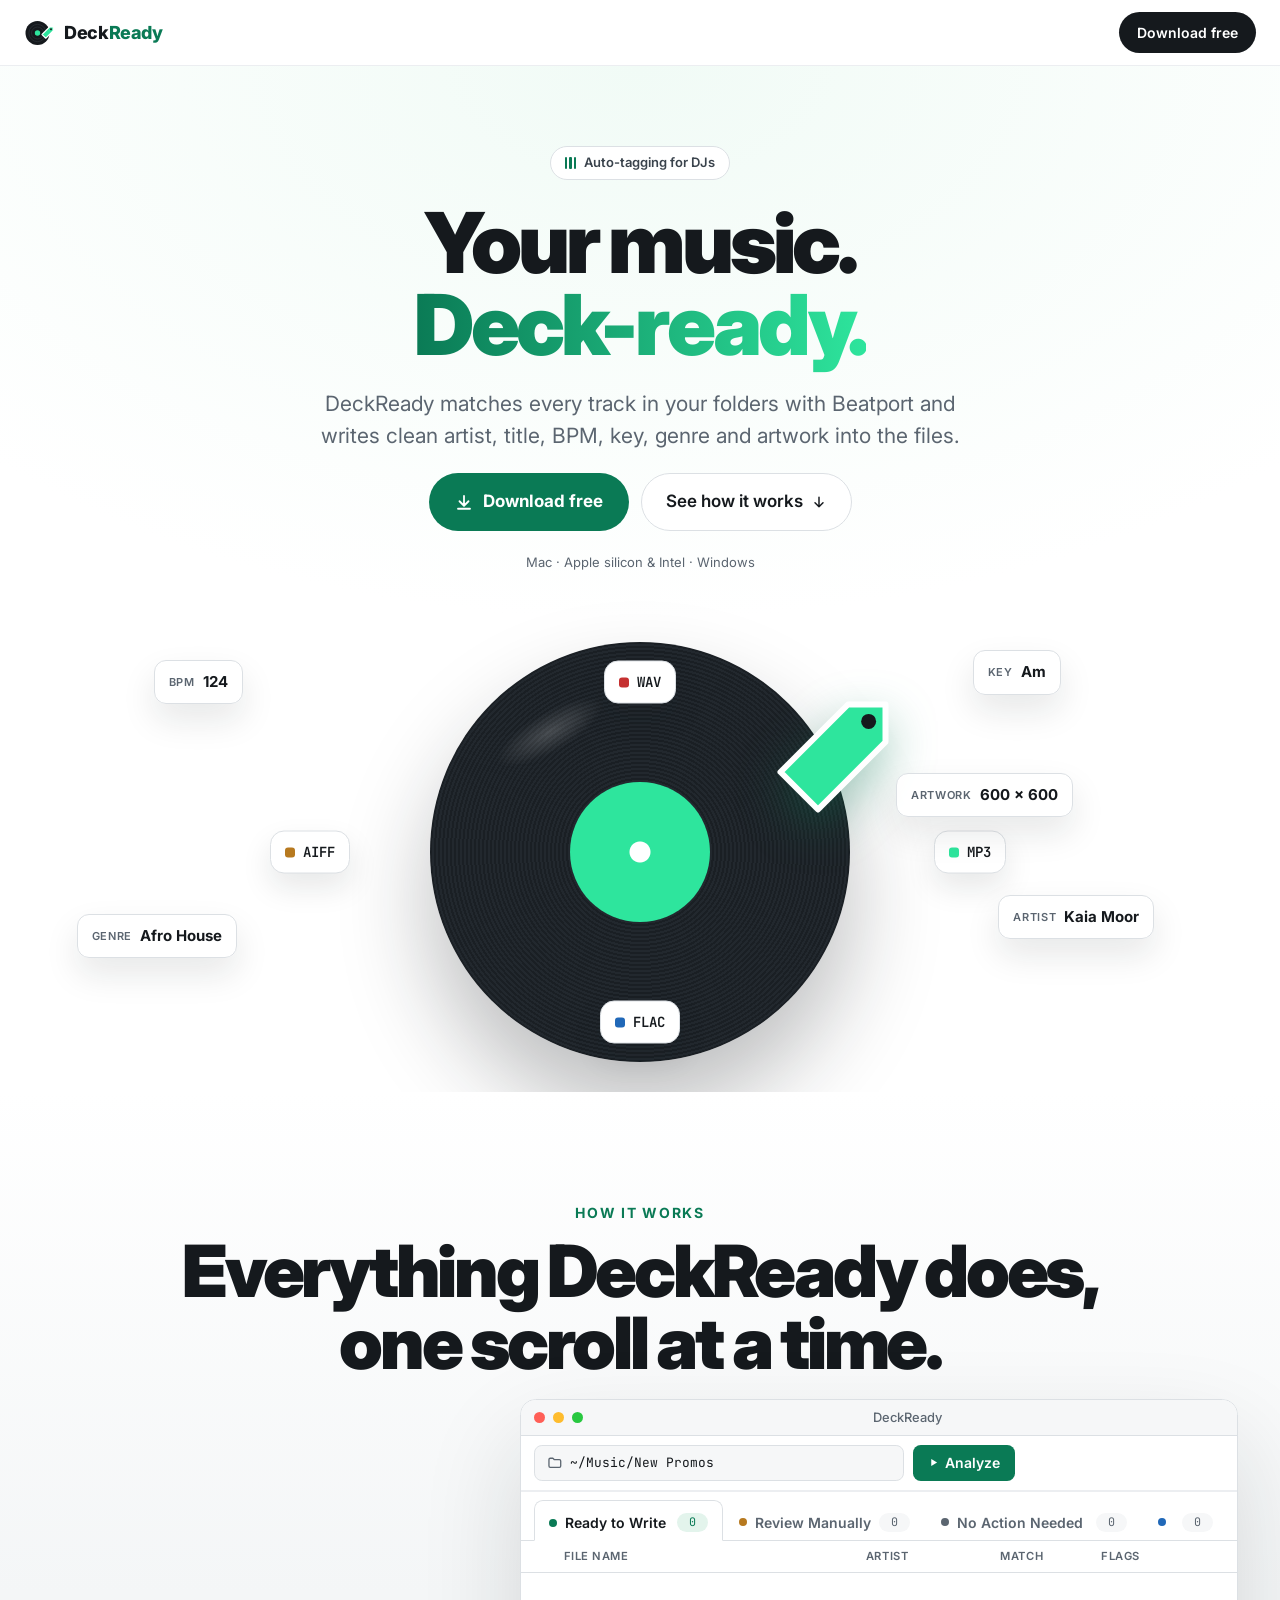
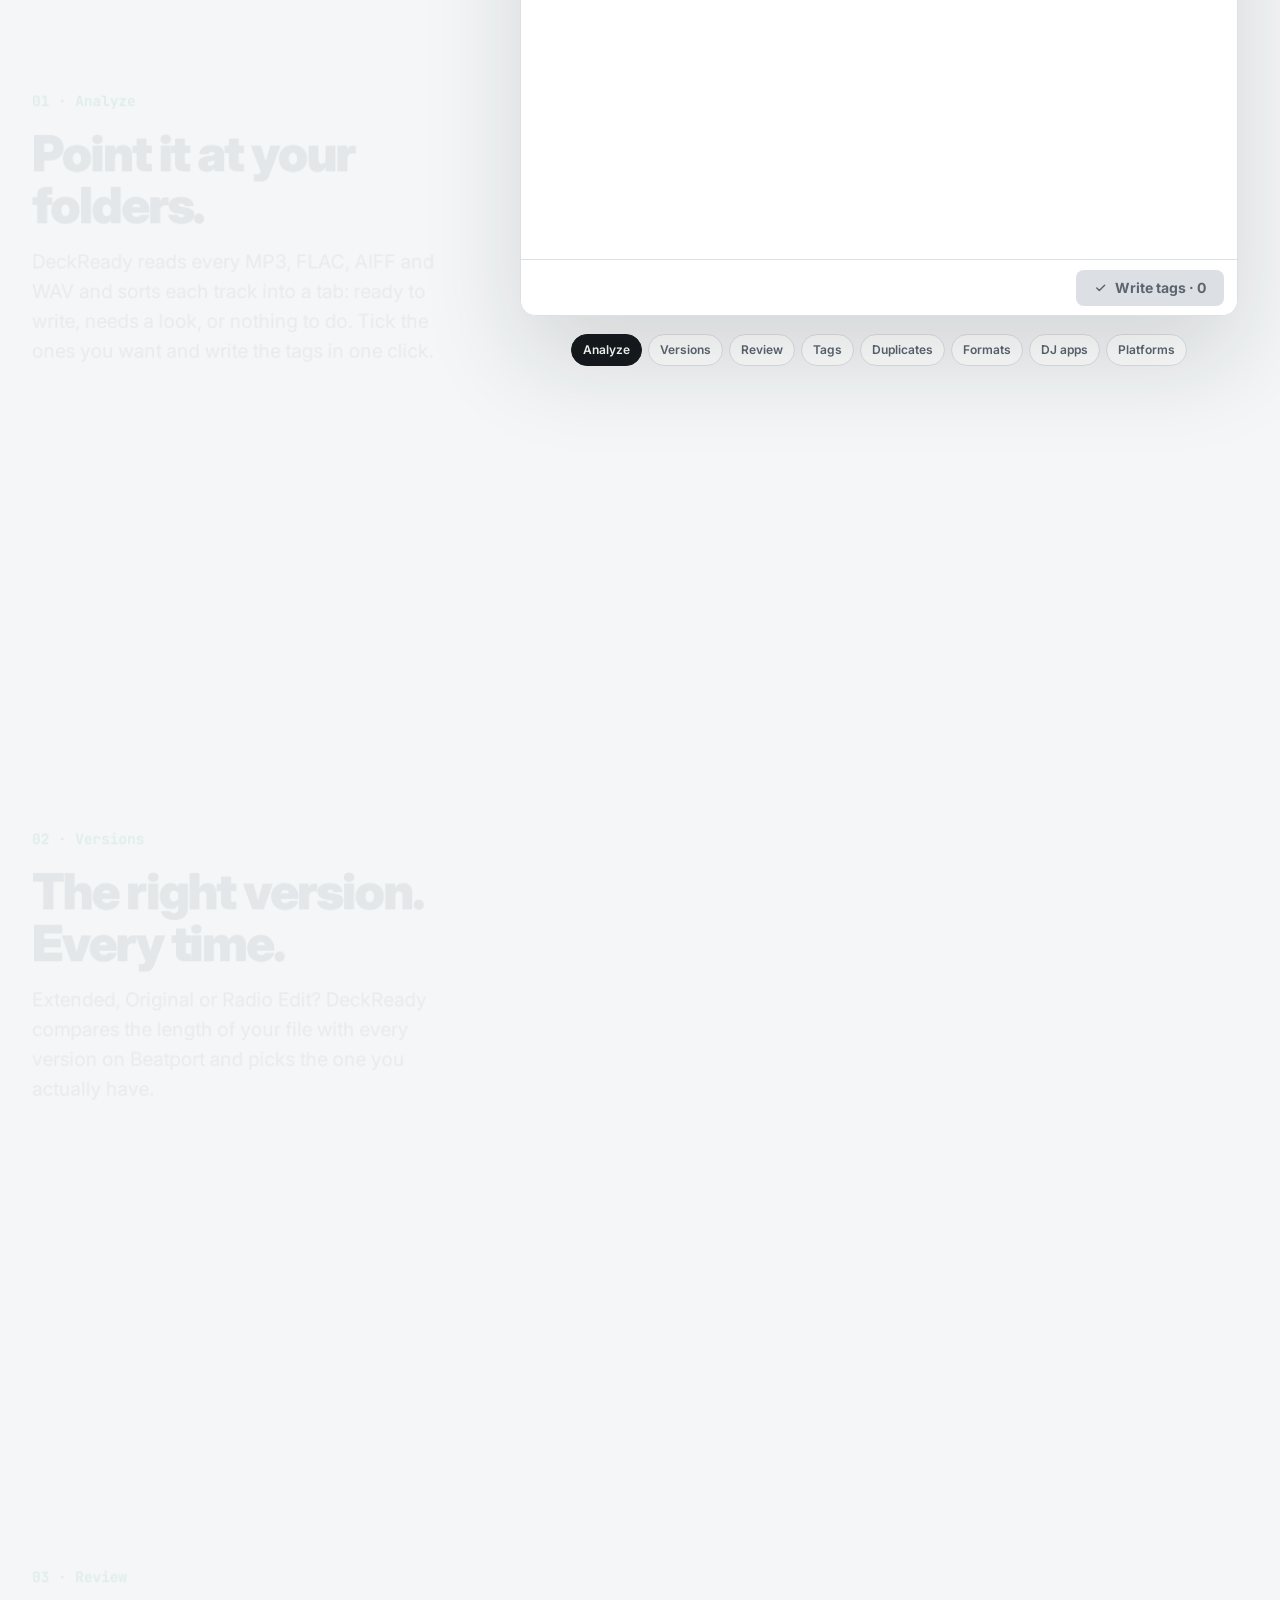
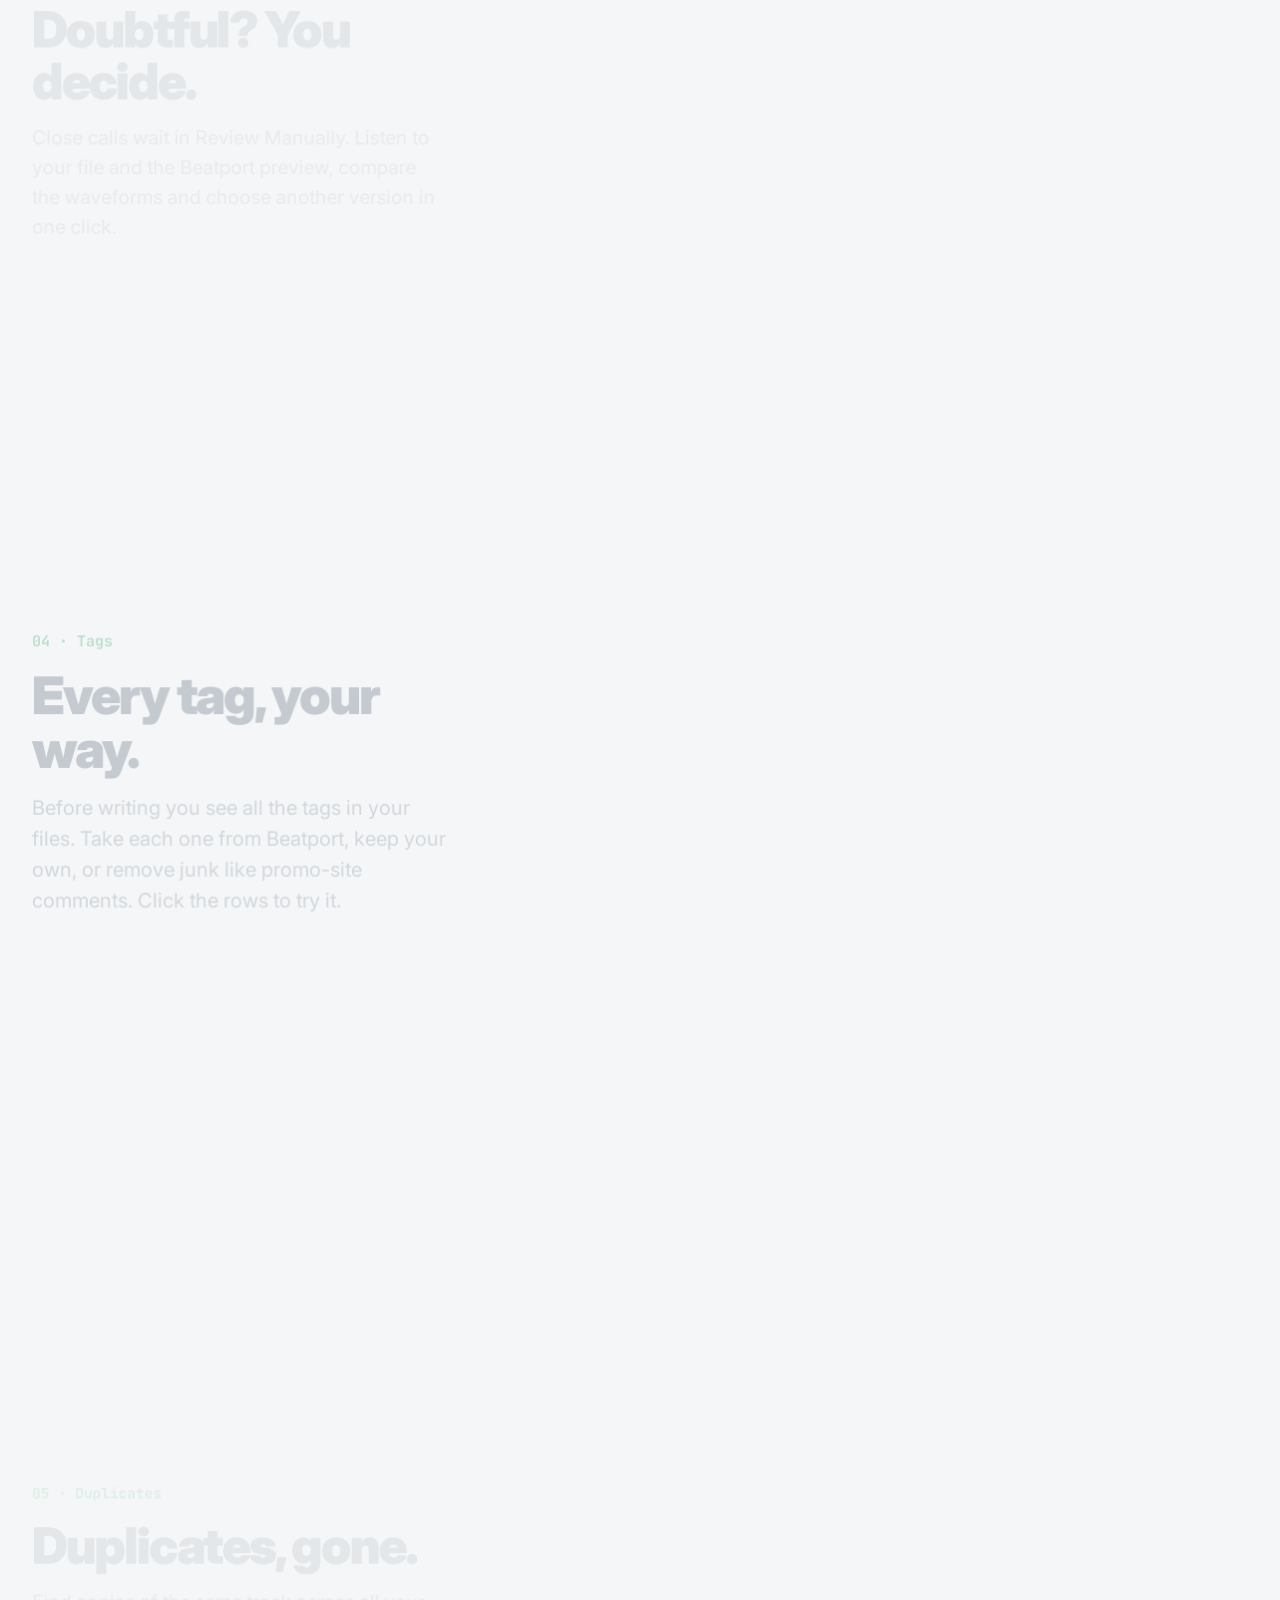
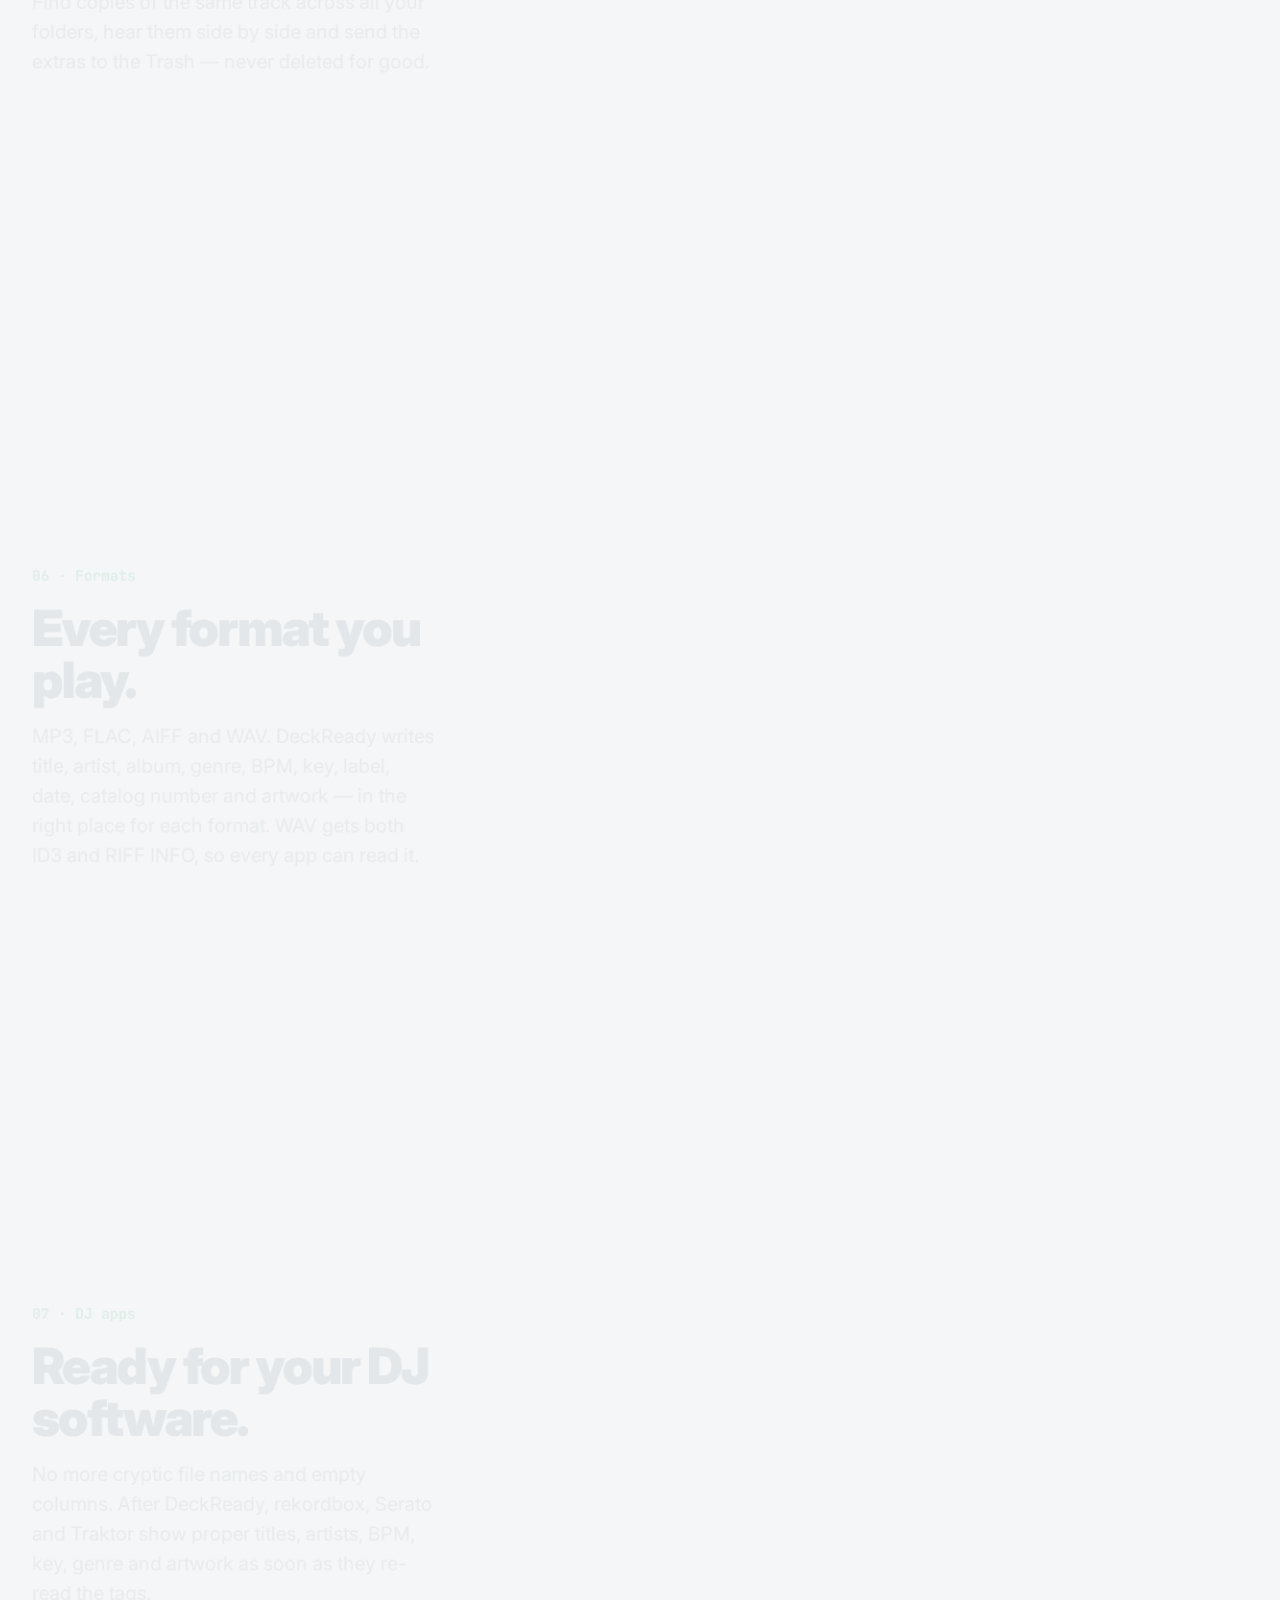
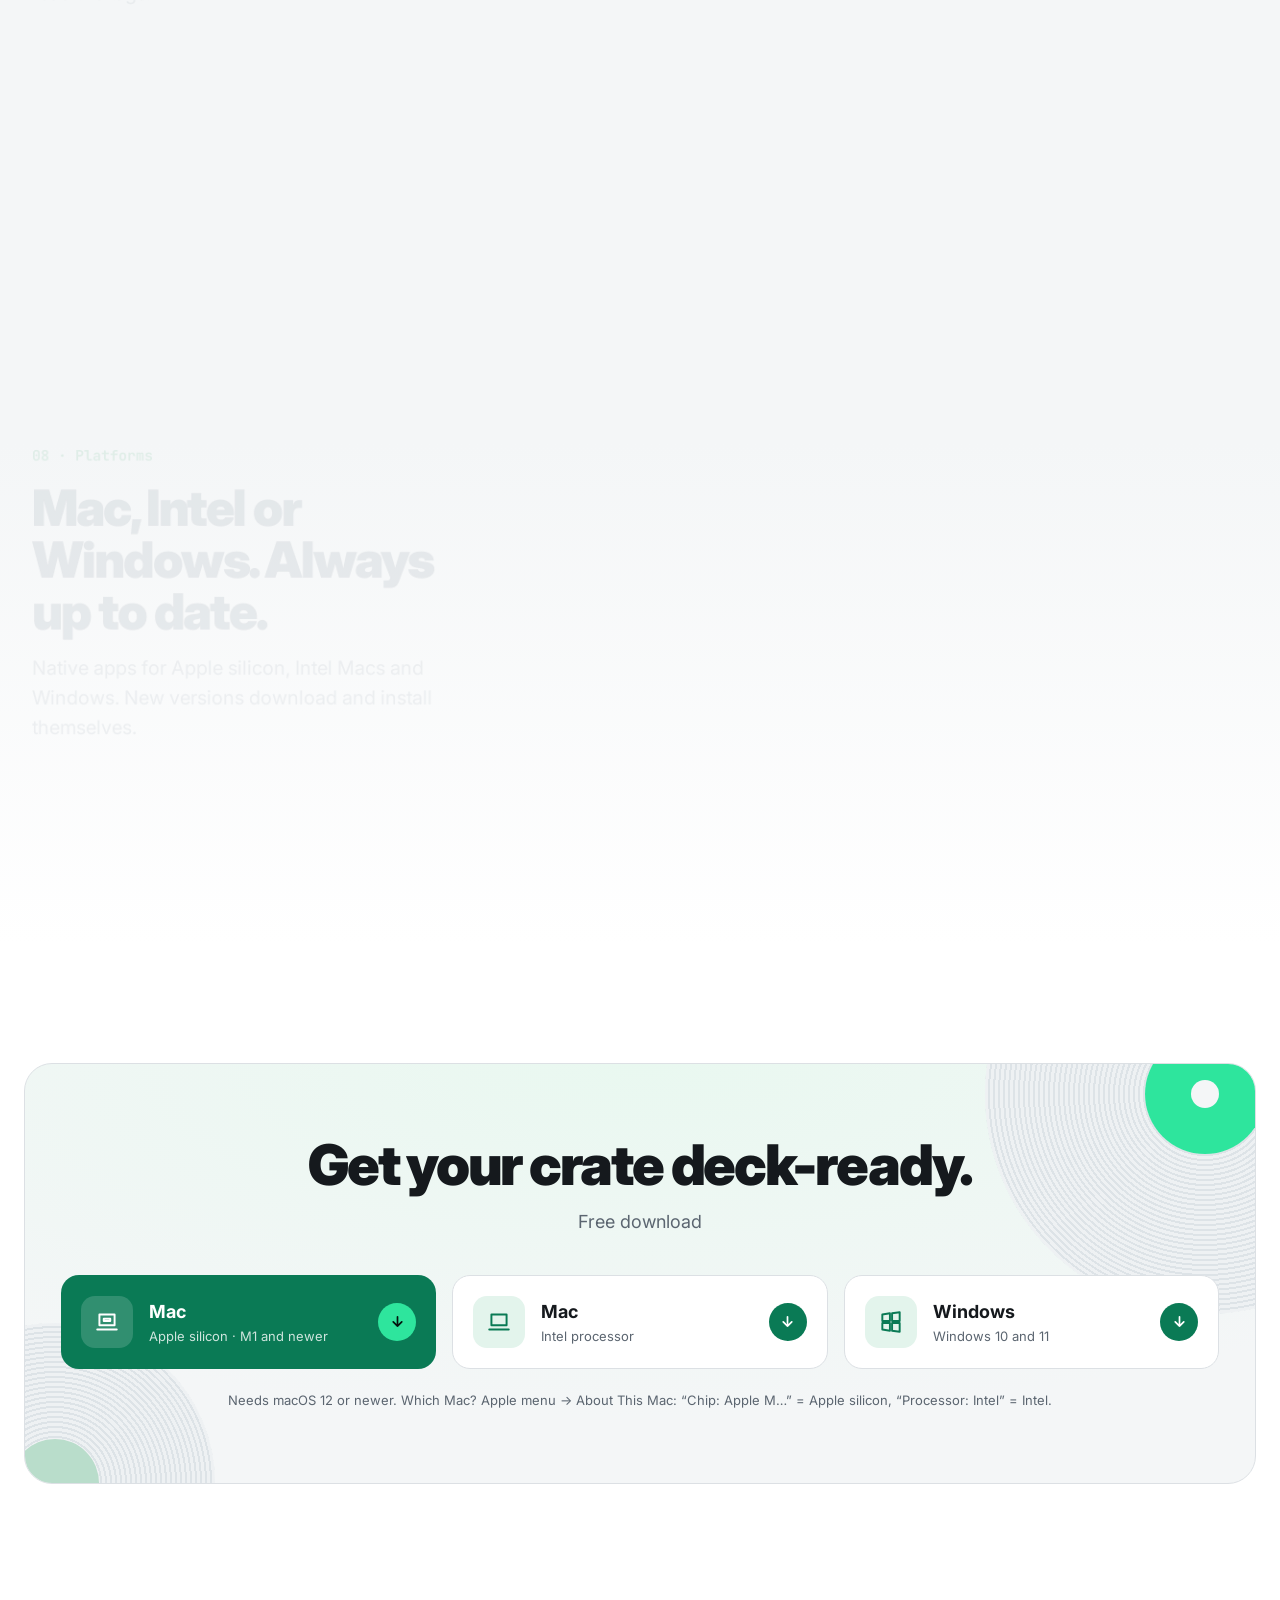
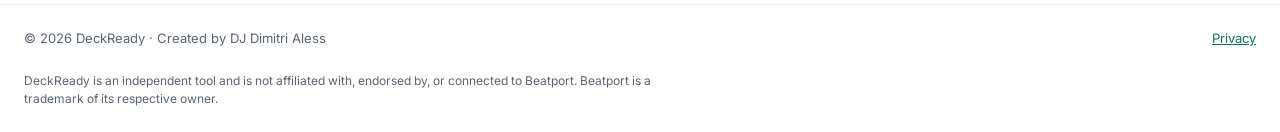
==== commit 050b6cd3: "Scroll-story redesign (from the approved mockup) Plain static port of site_mockup_story.dc.html: han" ====
--- a/index.html
+++ b/index.html
@@ -58,599 +58,200 @@
 <link rel="apple-touch-icon" href="/apple-touch-icon.png">
 <link rel="preconnect" href="https://fonts.googleapis.com">
 <link rel="preconnect" href="https://fonts.gstatic.com" crossorigin>
-<link href="https://fonts.googleapis.com/css2?family=Inter:wght@400;500;600;700&family=JetBrains+Mono:wght@400;500&display=swap" rel="stylesheet">
-<style>
-  :root{
-    --bg:#0A0C0E;
-    --surface:#171B1F;
-    --surface-2:#111417;
-    --line:#262B31;
-    --ink:#ECEFF1;
-    --muted:#8C969E;
-    --aqua:#2EE59D;
-    --aqua-dim:#1F9E6C;
-    --amber:#F2B544;
-    --aqua-hi:#5CEDB4;
-    --on-aqua:#04140D;
-    --ghost:#8C969E;
-    --nav-bg:rgba(10,12,14,.82);
-    --acc-rgb:46,229,157;
-    --amb-rgb:242,181,68;
-    --muted-rgb:140,150,158;
-    --mx:50%; --my:30%;
-    --radius:12px;
-    --maxw:1080px;
-    --sans:"Inter",system-ui,-apple-system,Segoe UI,Roboto,sans-serif;
-    --display:"Inter",system-ui,-apple-system,Segoe UI,Roboto,sans-serif;
-    --mono:"JetBrains Mono",ui-monospace,SFMono-Regular,Menlo,monospace;
-  }
-  *{box-sizing:border-box;margin:0;padding:0}
-  html{scroll-behavior:smooth}
-  body{
-    background:var(--bg);
-    color:var(--ink);
-    font-family:var(--sans);
-    font-size:17px;
-    line-height:1.6;
-    -webkit-font-smoothing:antialiased;
-    overflow-x:hidden;
-  }
-  a{color:inherit;text-decoration:none}
-  .wrap{max-width:var(--maxw);margin:0 auto;padding:0 24px}
-  .mono{font-family:var(--mono)}
-
-  /* ---- nav ---- */
-  header.nav{
-    position:sticky;top:0;z-index:50;
-    backdrop-filter:blur(10px);
-    background:var(--nav-bg);
-    border-bottom:1px solid var(--line);
-  }
-  .nav-inner{display:flex;align-items:center;justify-content:space-between;height:64px}
-  .brand{display:flex;align-items:center;gap:10px;font-family:var(--display);font-weight:700;font-size:17px;letter-spacing:-.01em}
-  .brand .mark{width:28px;height:28px;flex:none}
-  .brand .w-ready{color:var(--aqua)}
-  .nav-links{display:flex;align-items:center;gap:28px;font-size:15px;color:var(--muted)}
-  .nav-links a:hover{color:var(--ink)}
-  .nav-links .btn-mini{
-    color:var(--on-aqua);background:var(--aqua);font-weight:600;
-    padding:8px 16px;border-radius:8px;
-  }
-  .nav-links .btn-mini:hover{background:var(--aqua-hi)}
-  @media(max-width:640px){.nav-links a:not(.btn-mini){display:none}}
-
-  /* ---- hero ---- */
-  .hero{position:relative;padding:88px 0 72px}
-  .hero h1{
-    font-family:var(--display);font-weight:700;
-    font-size:clamp(38px,6.4vw,64px);line-height:1.03;
-    letter-spacing:-.025em;max-width:14ch;
-  }
-  .hero .lede{margin-top:22px;font-size:clamp(17px,2.2vw,20px);color:var(--muted);max-width:52ch}
-  .cta-row{display:grid;grid-template-columns:auto auto auto;justify-content:start;column-gap:14px;row-gap:8px;margin-top:34px}
-  .btn{
-    display:inline-flex;align-items:center;gap:11px;
-    font-weight:600;font-size:16px;
-    padding:14px 22px;border-radius:8px;
-    border:1px solid transparent;cursor:pointer;
-    transition:transform .12s ease,background .15s ease,border-color .15s ease;
-  }
-  .btn svg{width:19px;height:19px;flex:none}
-  .btn-primary{background:var(--aqua);color:var(--on-aqua)}
-  .btn-primary:hover{background:var(--aqua-hi);transform:translateY(-1px)}
-  .btn-ghost{background:var(--surface);color:var(--ink);border-color:var(--line)}
-  .btn-ghost:hover{border-color:var(--aqua-dim);transform:translateY(-1px)}
-  .btn .rec{font-family:var(--mono);font-size:11px;color:var(--on-aqua);background:rgba(0,0,0,.14);padding:2px 6px;border-radius:5px;margin-left:2px}
-  .meta-note{margin-top:16px;color:var(--muted);font-size:14px;font-family:var(--mono)}
-  .meta-note b{color:var(--ink);font-weight:500}
-  /* Mac buttons: 2nd line "Apple silicon · M1 and newer" / "Intel processor" inside the button;
-     the "which Mac do I have" note sits under both (grid row 2, columns 1–2). Row 1 stretches, so
-     all buttons stay the same height. ≤900px: two columns (Windows drops under the note). */
-  .btn-label{display:flex;flex-direction:column;align-items:flex-start;line-height:1.2}
-  .btn-sub{font-size:.8em;font-weight:500;opacity:.85;margin-top:3px}
-  .cta-row > .dl-note{grid-column:1 / span 2;grid-row:2;max-width:56ch}
-  .download .cta-row > .dl-note{justify-self:center}
-  @media(max-width:900px){.cta-row{grid-template-columns:auto auto}}
-  .dl-note{color:var(--muted);font-size:13px;line-height:1.45}
-  .download .dl-note{text-align:center}
-  @media(max-width:640px){
-    .cta-row{grid-template-columns:auto}
-    .cta-row > .dl-note{grid-column:auto;grid-row:auto;margin-bottom:6px;max-width:none}
-  }
-
-
-  /* ---- features ---- */
-  section.features{padding:96px 0 20px}
-  .sec-head{max-width:46ch}
-  .sec-head h2{font-family:var(--display);font-weight:600;font-size:clamp(26px,3.6vw,34px);letter-spacing:-.02em}
-  .sec-head p{color:var(--muted);margin-top:12px}
-  .flist{margin-top:44px;display:grid;gap:14px;perspective:900px}
-  .feat{--fx:50%;--fy:50%;--rx:0deg;--ry:0deg;position:relative;background:var(--surface-2);border:1px solid var(--line);border-radius:var(--radius);padding:30px 28px;display:grid;grid-template-columns:34px minmax(0,1fr);gap:20px;align-items:start;
-    transform:rotateX(var(--rx)) rotateY(var(--ry));transition:transform .5s cubic-bezier(.2,.8,.2,1),border-color .3s;transform-style:preserve-3d;overflow:hidden}
-  .feat::before{content:"";position:absolute;inset:0;pointer-events:none;opacity:0;transition:opacity .3s;
-    background:radial-gradient(340px circle at var(--fx) var(--fy),rgba(var(--acc-rgb),.13),transparent 60%)}
-  body.fx-tilt .feat:hover{border-color:var(--aqua-dim);transition:transform .08s linear,border-color .3s}
-  body.fx-tilt .feat:hover::before{opacity:1}
-  .feat .ic{color:var(--aqua);margin-top:2px}
-  .feat .ic svg{width:26px;height:26px}
-  .feat h3{font-family:var(--display);font-weight:600;font-size:19px;letter-spacing:-.01em}
-  .feat p{color:var(--muted);margin-top:6px;font-size:15.5px;max-width:60ch}
-  @media(min-width:760px){.flist{grid-template-columns:1fr 1fr}}
-
-  /* ---- download cta ---- */
-  section.download{padding:104px 0 96px;text-align:center}
-  .download h2{font-family:var(--display);font-weight:700;font-size:clamp(30px,4.6vw,44px);letter-spacing:-.025em}
-  .download p{color:var(--muted);margin-top:14px;font-size:18px}
-  .download .cta-row{justify-content:center;margin-top:32px}
-
-  /* ---- footer ---- */
-  footer{border-top:1px solid var(--line);padding:34px 0;color:var(--muted);font-size:14px}
-  .foot-inner{display:flex;flex-wrap:wrap;gap:14px;align-items:center;justify-content:space-between}
-  .foot-inner a:hover{color:var(--ink)}
-  .disclaimer{font-size:12.5px;max-width:60ch;line-height:1.5}
-
-  :focus-visible{outline:2px solid var(--aqua);outline-offset:3px;border-radius:6px}
-
-  /* ---- effect 2: cursor glow ---- */
-  .glow{position:fixed;inset:0;pointer-events:none;z-index:0;opacity:0;transition:opacity .4s ease;
-    background:radial-gradient(520px circle at var(--mx) var(--my),rgba(var(--acc-rgb),.10),transparent 60%)}
-  body.fx-glow .glow{opacity:1}
-  main,footer{position:relative;z-index:1}
-
-  /* ---- effect 5b: breathing primary button ---- */
-  @keyframes breathe{0%,100%{box-shadow:0 0 0 0 rgba(var(--acc-rgb),.0),0 8px 30px -10px rgba(var(--acc-rgb),.35)}50%{box-shadow:0 0 0 6px rgba(var(--acc-rgb),.10),0 10px 40px -8px rgba(var(--acc-rgb),.55)}}
-  body.fx-reveal .btn-primary{animation:breathe 3.2s ease-in-out infinite}
-  /* magnetic pull is set by JS via --bx/--by */
-  body.fx-reveal .btn{transform:translate(var(--bx,0),var(--by,0))}
-  body.fx-reveal .btn:hover{transform:translate(var(--bx,0),calc(var(--by,0px) - 1px))}
-
-  /* ---- effect 3: the tagging demo (a mini version of the app's scan) ---- */
-  .demo{margin-top:56px}
-  .card{background:linear-gradient(180deg,var(--surface),var(--surface-2));border:1px solid var(--line);border-radius:var(--radius);padding:20px 20px 22px;box-shadow:0 24px 60px -30px rgba(0,0,0,.8);position:relative;overflow:hidden}
-  .demo-top{display:flex;align-items:center;justify-content:space-between;gap:12px;flex-wrap:wrap;margin-bottom:14px}
-  .demo-label{font-family:var(--mono);font-size:12px;color:var(--muted);text-transform:uppercase;letter-spacing:.08em;display:flex;align-items:center;gap:10px}
-  .demo-label .chip{padding:2px 8px;border-radius:6px;border:1px solid var(--line);transition:all .3s}
-  .demo-label .chip.on{color:var(--aqua);border-color:var(--aqua-dim);background:rgba(var(--acc-rgb),.07)}
-  .replay{font-family:var(--mono);font-size:12px;color:var(--aqua);background:transparent;border:1px solid var(--aqua-dim);border-radius:7px;padding:4px 10px;cursor:pointer}
-  .replay:hover{background:rgba(var(--acc-rgb),.08)}
-  .trk{display:grid;grid-template-columns:64px minmax(0,1fr);gap:18px;align-items:center}
-  .art{width:64px;height:64px;border-radius:8px;border:1px dashed var(--line);background:var(--surface-2);display:grid;place-items:center;color:var(--muted);font-family:var(--mono);font-size:11px;position:relative;overflow:hidden}
-  .art .cover{position:absolute;inset:0;opacity:0;transform:scale(1.15);transition:opacity .5s ease,transform .6s cubic-bezier(.2,.8,.2,1);
-    background:conic-gradient(from 210deg at 35% 40%,var(--aqua),var(--aqua-dim),var(--amber),var(--surface),var(--aqua))}
-  .art .cover{background:url([data-uri]) center/cover no-repeat}
-  .trk.done .art{border-style:solid;border-color:var(--aqua-dim)}
-  .trk.done .art .cover{opacity:1;transform:scale(1)}
-  .fname{font-family:var(--mono);font-size:14px;color:var(--muted);overflow-wrap:anywhere}
-  .title-line{font-family:var(--display);font-weight:600;font-size:clamp(17px,2.4vw,21px);letter-spacing:-.01em;min-height:1.4em;margin-top:2px}
-  .title-line .ph{color:var(--ghost)}
-  .title-line .new{animation:pop .45s cubic-bezier(.2,1.4,.4,1)}
-
-  .wf-wrap{position:relative;margin-top:18px;height:84px;border-radius:9px;background:var(--surface-2);border:1px solid var(--line);overflow:hidden;cursor:crosshair}
-  #wf{display:block;width:100%;height:100%}
-  .wf-t{position:absolute;bottom:4px;font-family:var(--mono);font-size:10.5px;color:var(--muted);pointer-events:none;font-variant-numeric:tabular-nums}
-  .wf-t.l{left:8px}.wf-t.r{right:8px}
-
-  .steps{display:grid;grid-template-columns:repeat(4,minmax(0,1fr));gap:8px;margin-top:12px}
-  .step{display:flex;align-items:center;gap:8px;font-family:var(--mono);font-size:12px;color:var(--muted);padding:8px 10px;border:1px solid var(--line);border-radius:8px;min-width:0;transition:color .3s,border-color .3s,background .3s}
-  .step span:last-child{white-space:nowrap;overflow:hidden;text-overflow:ellipsis}
-  .step .ic{width:14px;height:14px;border-radius:50%;border:1.5px solid var(--line);flex:none;position:relative;transition:all .3s}
-  .step.active{color:var(--ink);border-color:rgba(var(--amb-rgb),.5);background:rgba(var(--amb-rgb),.05)}
-  .step.active .ic{border-color:var(--amber);border-top-color:transparent;animation:spin .7s linear infinite}
-  .step.done{color:var(--aqua);border-color:var(--aqua-dim)}
-  .step.done .ic{border-color:var(--aqua);background:var(--aqua)}
-  .step.done .ic::after{content:"";position:absolute;left:3.5px;top:1px;width:3.5px;height:7px;border:solid var(--on-aqua);border-width:0 1.8px 1.8px 0;transform:rotate(45deg)}
-  @keyframes spin{to{transform:rotate(360deg)}}
-  @media(max-width:640px){.steps{grid-template-columns:repeat(2,minmax(0,1fr))}}
-
-  .cands{margin-top:12px;border:1px solid var(--line);border-radius:9px;overflow:hidden;background:var(--surface-2)}
-  .cands-h{display:flex;justify-content:space-between;gap:10px;padding:7px 12px;font-family:var(--mono);font-size:10.5px;letter-spacing:.08em;text-transform:uppercase;color:var(--muted);border-bottom:1px solid var(--line)}
-  .cand{display:grid;grid-template-columns:minmax(0,1fr) auto 110px;gap:14px;align-items:center;padding:9px 12px;font-size:14px;border-top:1px solid var(--line);opacity:0;transform:translateX(-10px);transition:opacity .35s ease,transform .35s ease,background .4s}
-  .cand:first-of-type{border-top:0}
-  .cand.in{opacity:1;transform:none}
-  .cand.lose{opacity:.38}
-  .cand.win{background:rgba(var(--acc-rgb),.07)}
-  .cand .nm{min-width:0;white-space:nowrap;overflow:hidden;text-overflow:ellipsis}
-  .cand .nm i{font-style:normal;color:var(--muted)}
-  .cand.win .nm i{color:var(--aqua)}
-  .cand .len{font-family:var(--mono);font-size:12.5px;color:var(--muted);font-variant-numeric:tabular-nums}
-  .cand .len.ok{color:var(--aqua)}
-  .cand .pct{display:grid;grid-template-columns:minmax(0,1fr) 38px;gap:8px;align-items:center;font-family:var(--mono);font-size:12.5px;font-variant-numeric:tabular-nums;text-align:right}
-  .cand .bar{height:4px;border-radius:2px;background:var(--line);overflow:hidden}
-  .cand .bar b{display:block;height:100%;width:0;background:var(--muted);border-radius:2px}
-  .cand.win .bar b{background:var(--aqua)}
-  .cand.win .pct{color:var(--aqua)}
-  @media(max-width:560px){.cand{grid-template-columns:minmax(0,1fr) 84px}.cand .len{display:none}}
-
-  .fields{display:grid;grid-template-columns:minmax(0,2.2fr) repeat(2,minmax(0,.8fr)) minmax(0,1.2fr);gap:8px;margin-top:12px}
-  .fld{background:var(--surface-2);border:1px solid var(--line);border-radius:9px;padding:9px 12px;min-width:0;transition:border-color .35s ease,background .35s ease}
-  .fld .k{font-family:var(--mono);font-size:10.5px;letter-spacing:.08em;text-transform:uppercase;color:var(--muted)}
-  .fld .v{font-family:var(--mono);font-size:15px;font-variant-numeric:tabular-nums;color:var(--ghost);white-space:nowrap;overflow:hidden;text-overflow:ellipsis}
-  .fld.on{border-color:var(--aqua-dim);background:rgba(var(--acc-rgb),.05)}
-  .fld.on .v{color:var(--ink);animation:pop .45s cubic-bezier(.2,1.4,.4,1)}
-  .fld.key.on .v{color:var(--aqua)}
-  @keyframes pop{0%{transform:translateY(6px);opacity:0}100%{transform:none;opacity:1}}
-  @media(max-width:560px){.fields{grid-template-columns:repeat(2,minmax(0,1fr))}.fields .fld:first-child{grid-column:1/-1}}
-  .status{display:flex;align-items:center;gap:10px;margin-top:14px;font-family:var(--mono);font-size:12.5px;color:var(--muted);min-height:20px}
-  .status .dot{width:8px;height:8px;border-radius:50%;background:var(--line);flex:none;transition:background .3s}
-  .status.busy{color:var(--amber)}
-  .status.busy .dot{background:var(--amber);animation:blink .6s steps(2) infinite}
-  .status.ok .dot{background:var(--aqua)}
-  .status.ok{color:var(--aqua)}
-  @keyframes blink{50%{opacity:.25}}
-
-
-  /* ---- effect 5a: reveal on scroll (starts visible; only moves) ---- */
-  .rv{transition:transform .8s cubic-bezier(.2,.8,.2,1),opacity .8s ease}
-  body.fx-reveal .rv.pre{transform:translateY(28px);opacity:.25}
-  @media(prefers-reduced-motion:reduce){
-    .btn:hover{transform:none}
-    body .btn-primary{animation:none!important}
-    body.fx-reveal .rv.pre{transform:none;opacity:1}
-    .feat{transform:none!important}
-    html{scroll-behavior:auto}
-  }
-</style>
+<link rel="stylesheet" href="https://fonts.googleapis.com/css2?family=Inter:wght@400;500;600;700;800;900&amp;family=JetBrains+Mono:wght@400;500;600&amp;display=swap">
+<link rel="stylesheet" href="assets/site.css">
+<script src="assets/site.js" defer></script>
 </head>
 <body>
-<div class="glow" aria-hidden="true"></div>
-
-<header class="nav">
-  <div class="wrap nav-inner">
-    <a class="brand" href="#top">
-      <svg class="mark" viewBox="0 0 100 100" width="28" height="28" aria-hidden="true"><circle cx="45" cy="45" r="42" fill="#161A1E"/><circle cx="45" cy="45" r="30" fill="none" stroke="#2A3036" stroke-width="3"/><circle cx="45" cy="45" r="12" fill="#2EE59D"/><g transform="translate(66 70) rotate(-35)"><path d="M0 -13 H24 A5 5 0 0 1 29 -8 V8 A5 5 0 0 1 24 13 H0 L-13 0 Z" fill="#2EE59D" stroke="#0A0C0E" stroke-width="4" stroke-linejoin="round"/></g></svg>
-      <span>Deck<span class="w-ready">Ready</span></span>
-    </a>
-    <nav class="nav-links">
-      <a href="#features">Features</a>
-      <a href="#get" class="btn-mini">Download</a>
-    </nav>
-  </div>
+
+<!-- NAV -->
+<header style="position: sticky; top: 0; z-index: 20; background: rgba(255,255,255,.82); backdrop-filter: saturate(1.6) blur(14px); -webkit-backdrop-filter: saturate(1.6) blur(14px); border-bottom: 1px solid #ECEEF1">
+<div style="max-width: 1240px; margin: 0 auto; padding: 12px 24px; display: flex; align-items: center; justify-content: space-between; gap: 16px">
+<a href="#top" style="display: flex; align-items: center; gap: 10px; text-decoration: none; color: #15191D">
+<svg width="30" height="30" viewBox="0 0 40 40" aria-hidden="true"><g class="spin" style="transform-origin: 18px 20px"><circle cx="18" cy="20" r="16" fill="#15191D"></circle><circle cx="18" cy="20" r="11.5" fill="none" stroke="#2C3238"></circle><circle cx="18" cy="20" r="8" fill="none" stroke="#2C3238"></circle><circle cx="18" cy="20" r="3.6" fill="#2EE59D"></circle></g><path d="M24 22l10-10h5v5l-10 10z" fill="#2EE59D" stroke="#FFFFFF" stroke-width="1.5" stroke-linejoin="round"></path><circle cx="36" cy="15" r="1.3" fill="#15191D"></circle></svg>
+<span style="font-weight: 800; font-size: 18px; letter-spacing: -0.02em">Deck<span style="color: #0A7A55">Ready</span></span>
+</a>
+<a href="#download" class="btn" style="background: #15191D; color: #FFFFFF; text-decoration: none; font-weight: 600; font-size: 14px; padding: 10px 18px; border-radius: 999px">Download free</a>
+</div>
 </header>
 
-<main id="top">
-  <section class="hero">
-    <div class="wrap">
-      <h1>Clean Beatport metadata for your whole library.</h1>
-      <p class="lede">DeckReady scans your local tracks, matches each one on Beatport, and writes back the correct genre, BPM, key, artist and title — with artwork. Built for DJs who keep a tidy library.</p>
-
-      <div class="cta-row">
-        <a class="btn btn-primary mag" id="dl-mac" href="https://github.com/mid30084/deckready-releases/releases/latest/download/DeckReady-mac.dmg">
-          <svg viewBox="0 0 24 24" fill="currentColor" aria-hidden="true"><path d="M16.4 12.9c0-2.3 1.9-3.4 2-3.5-1.1-1.6-2.8-1.8-3.4-1.8-1.4-.1-2.8.9-3.5.9s-1.8-.8-3-.8c-1.5 0-3 .9-3.8 2.3-1.6 2.8-.4 7 1.2 9.3.8 1.1 1.7 2.4 2.9 2.3 1.2 0 1.6-.7 3-.7s1.8.7 3 .7c1.2 0 2-1.1 2.8-2.2.9-1.3 1.2-2.5 1.3-2.6-.1 0-2.5-1-2.5-3.8zM14.2 5.9c.6-.8 1.1-1.9.9-3-1 0-2.2.6-2.9 1.5-.6.7-1.1 1.8-1 2.9 1.1.1 2.3-.6 3-1.4z"/></svg>
-          <span class="btn-label"><span>Download for Mac<span id="mac-version-hero" style="font-size:0.75em; opacity:0.7; margin-left:0.4em;"></span></span><span class="btn-sub">Apple silicon · M1 and newer</span></span>
-        </a>
-        <a class="btn btn-ghost mag" id="dl-mac-intel" href="https://github.com/mid30084/deckready-releases/releases/latest/download/DeckReady-mac-intel.dmg">
-          <svg viewBox="0 0 24 24" fill="currentColor" aria-hidden="true"><path d="M16.4 12.9c0-2.3 1.9-3.4 2-3.5-1.1-1.6-2.8-1.8-3.4-1.8-1.4-.1-2.8.9-3.5.9s-1.8-.8-3-.8c-1.5 0-3 .9-3.8 2.3-1.6 2.8-.4 7 1.2 9.3.8 1.1 1.7 2.4 2.9 2.3 1.2 0 1.6-.7 3-.7s1.8.7 3 .7c1.2 0 2-1.1 2.8-2.2.9-1.3 1.2-2.5 1.3-2.6-.1 0-2.5-1-2.5-3.8zM14.2 5.9c.6-.8 1.1-1.9.9-3-1 0-2.2.6-2.9 1.5-.6.7-1.1 1.8-1 2.9 1.1.1 2.3-.6 3-1.4z"/></svg>
-          <span class="btn-label"><span>Download for Mac (Intel)<span id="mac-intel-version-hero" style="font-size:0.75em; opacity:0.7; margin-left:0.4em;"></span></span><span class="btn-sub">Intel processor</span></span>
-        </a>
-        <small class="dl-note">Needs macOS 12 or newer. Which Mac do I have? Apple menu → About This Mac: “Chip: Apple M…” = Apple silicon, “Processor: …Intel…” = Intel.</small>
-        <a class="btn btn-ghost mag" id="dl-win" href="https://github.com/mid30084/deckready-releases/releases/latest/download/DeckReady-Setup.exe">
-          <svg viewBox="0 0 24 24" fill="currentColor" aria-hidden="true"><path d="M3 5.7 10.5 4.7v6.6H3zM11.5 4.5 21 3.2v8.1h-9.5zM3 12.7h7.5v6.6L3 18.3zM11.5 12.7H21v8.1l-9.5-1.3z"/></svg>
-          Download for Windows<span id="win-version-hero" style="font-size:0.75em; opacity:0.7; margin-left:0.4em;"></span>
-        </a>
-      </div>
-      <p class="meta-note">Free · <b>macOS</b> &amp; <b>Windows</b> · MP3, FLAC, AIFF &amp; WAV</p>
-
-      <div class="demo rv">
-        <div class="card" id="demo">
-          <div class="demo-top">
-            <span class="demo-label"><span class="chip" id="chip-b">Before</span>→<span class="chip" id="chip-a">After</span></span>
-            <button class="replay" id="replay" type="button">↻ Replay scan</button>
-          </div>
-          <div class="trk" id="trk">
-            <div class="art"><span>no art</span><div class="cover"></div></div>
-            <div style="min-width:0">
-              <div class="fname">Double Disco - How It Feels.mp3</div>
-              <div class="title-line" id="tline"><span class="ph">— no artist · no title —</span></div>
-            </div>
-          </div>
-          <div class="wf-wrap"><canvas id="wf" aria-label="Track waveform"></canvas><span class="wf-t l" id="wf-pos">0:00</span><span class="wf-t r">5:22</span></div>
-          <div class="steps">
-            <div class="step" data-i="0"><span class="ic"></span><span>Read file</span></div>
-            <div class="step" data-i="1"><span class="ic"></span><span>Search Beatport</span></div>
-            <div class="step" data-i="2"><span class="ic"></span><span>Pick the version</span></div>
-            <div class="step" data-i="3"><span class="ic"></span><span>Write tags</span></div>
-          </div>
-          <div class="cands">
-            <div class="cands-h"><span>Beatport results</span><span>match</span></div>
-            <div class="cand" data-p="71"><span class="nm">How It Feels <i>(Extended Mix)</i></span><span class="len">7:04</span><span class="pct"><span class="bar"><b></b></span><span class="n">0%</span></span></div>
-            <div class="cand" data-p="98" data-win="1"><span class="nm">How It Feels <i>(Original Mix)</i></span><span class="len">5:22</span><span class="pct"><span class="bar"><b></b></span><span class="n">0%</span></span></div>
-            <div class="cand" data-p="54"><span class="nm">How It Feels <i>(Radio Edit)</i></span><span class="len">3:12</span><span class="pct"><span class="bar"><b></b></span><span class="n">0%</span></span></div>
-          </div>
-          <div class="fields">
-            <div class="fld" data-v="Melodic House &amp; Techno"><div class="k">Genre</div><div class="v">—</div></div>
-            <div class="fld" data-v="128"><div class="k">BPM</div><div class="v">—</div></div>
-            <div class="fld key" data-v="A"><div class="k">Key</div><div class="v">—</div></div>
-            <div class="fld" data-v="Original Mix"><div class="k">Mix</div><div class="v">—</div></div>
-          </div>
-          <div class="status" id="status"><span class="dot"></span><span id="stext">Waiting to scan</span></div>
-        </div>
-      </div>
-    </div>
-  </section>
-
-  <section class="features" id="features">
-    <div class="wrap">
-      <div class="sec-head rv">
-        <h2>It reads the track, not just the filename.</h2>
-        <p>Messy exports, wrong mixes, missing genres — DeckReady sorts it out and lets you check every match before it touches a file.</p>
-      </div>
-
-      <div class="flist">
-        <article class="feat rv">
-          <span class="ic"><svg viewBox="0 0 24 24" fill="none" stroke="currentColor" stroke-width="2" stroke-linecap="round" stroke-linejoin="round"><circle cx="11" cy="11" r="7"/><path d="m20 20-3.5-3.5"/></svg></span>
-          <div>
-            <h3>Matching that understands mixes</h3>
-            <p>Tells an Original from an Extended, handles remixes, edits and feat. artists — so each file gets the right version, not just the closest title.</p>
-          </div>
-        </article>
-
-        <article class="feat rv">
-          <span class="ic"><svg viewBox="0 0 24 24" fill="none" stroke="currentColor" stroke-width="2" stroke-linecap="round" stroke-linejoin="round"><path d="M3 12h3l2-7 4 14 3-9 2 2h4"/></svg></span>
-          <div>
-            <h3>See the match before you commit</h3>
-            <p>Dual waveforms and a side-by-side genre view — your file next to Beatport — so you confirm the track is right, then write.</p>
-          </div>
-        </article>
-
-        <article class="feat rv">
-          <span class="ic"><svg viewBox="0 0 24 24" fill="none" stroke="currentColor" stroke-width="2" stroke-linecap="round" stroke-linejoin="round"><path d="M4 4h11l5 5v11a1 1 0 0 1-1 1H4a1 1 0 0 1-1-1V5a1 1 0 0 1 1-1z"/><path d="M14 4v5h5"/><path d="M8 13h8M8 17h8"/></svg></span>
-          <div>
-            <h3>Writes straight to your files</h3>
-            <p>Tags MP3, FLAC, AIFF and WAV in place, artwork included. No re-export, no rebuilding your library from scratch.</p>
-          </div>
-        </article>
-
-        <article class="feat rv">
-          <span class="ic"><svg viewBox="0 0 24 24" fill="none" stroke="currentColor" stroke-width="2" stroke-linecap="round" stroke-linejoin="round"><path d="M12 3l9 4v5c0 5-3.5 8-9 9-5.5-1-9-4-9-9V7z"/><path d="M12 8v4M12 15h.01"/></svg></span>
-          <div>
-            <h3>Catches the wrong file</h3>
-            <p>Flags length mismatches and other issues so a cut, radio or mislabelled version doesn't quietly end up in your set.</p>
-          </div>
-        </article>
-      </div>
-    </div>
-  </section>
-
-  <section class="download" id="get">
-    <div class="wrap rv">
-      <h2>Tag your first crate tonight.</h2>
-      <p>Free to download. Runs on macOS and Windows.</p>
-      <div class="cta-row">
-        <a class="btn btn-primary mag" href="https://github.com/mid30084/deckready-releases/releases/latest/download/DeckReady-mac.dmg">
-          <svg viewBox="0 0 24 24" fill="currentColor" aria-hidden="true"><path d="M16.4 12.9c0-2.3 1.9-3.4 2-3.5-1.1-1.6-2.8-1.8-3.4-1.8-1.4-.1-2.8.9-3.5.9s-1.8-.8-3-.8c-1.5 0-3 .9-3.8 2.3-1.6 2.8-.4 7 1.2 9.3.8 1.1 1.7 2.4 2.9 2.3 1.2 0 1.6-.7 3-.7s1.8.7 3 .7c1.2 0 2-1.1 2.8-2.2.9-1.3 1.2-2.5 1.3-2.6-.1 0-2.5-1-2.5-3.8zM14.2 5.9c.6-.8 1.1-1.9.9-3-1 0-2.2.6-2.9 1.5-.6.7-1.1 1.8-1 2.9 1.1.1 2.3-.6 3-1.4z"/></svg>
-          <span class="btn-label"><span>Download for Mac<span id="mac-version" style="font-size:0.75em; opacity:0.7; margin-left:0.4em;"></span></span><span class="btn-sub">Apple silicon · M1 and newer</span></span>
-        </a>
-        <a class="btn btn-ghost mag" href="https://github.com/mid30084/deckready-releases/releases/latest/download/DeckReady-mac-intel.dmg">
-          <svg viewBox="0 0 24 24" fill="currentColor" aria-hidden="true"><path d="M16.4 12.9c0-2.3 1.9-3.4 2-3.5-1.1-1.6-2.8-1.8-3.4-1.8-1.4-.1-2.8.9-3.5.9s-1.8-.8-3-.8c-1.5 0-3 .9-3.8 2.3-1.6 2.8-.4 7 1.2 9.3.8 1.1 1.7 2.4 2.9 2.3 1.2 0 1.6-.7 3-.7s1.8.7 3 .7c1.2 0 2-1.1 2.8-2.2.9-1.3 1.2-2.5 1.3-2.6-.1 0-2.5-1-2.5-3.8zM14.2 5.9c.6-.8 1.1-1.9.9-3-1 0-2.2.6-2.9 1.5-.6.7-1.1 1.8-1 2.9 1.1.1 2.3-.6 3-1.4z"/></svg>
-          <span class="btn-label"><span>Download for Mac (Intel)<span id="mac-intel-version" style="font-size:0.75em; opacity:0.7; margin-left:0.4em;"></span></span><span class="btn-sub">Intel processor</span></span>
-        </a>
-        <small class="dl-note">Needs macOS 12 or newer. Which Mac do I have? Apple menu → About This Mac: “Chip: Apple M…” = Apple silicon, “Processor: …Intel…” = Intel.</small>
-        <a class="btn btn-ghost mag" href="https://github.com/mid30084/deckready-releases/releases/latest/download/DeckReady-Setup.exe">
-          <svg viewBox="0 0 24 24" fill="currentColor" aria-hidden="true"><path d="M3 5.7 10.5 4.7v6.6H3zM11.5 4.5 21 3.2v8.1h-9.5zM3 12.7h7.5v6.6L3 18.3zM11.5 12.7H21v8.1l-9.5-1.3z"/></svg>
-          Download for Windows<span id="win-version" style="font-size:0.75em; opacity:0.7; margin-left:0.4em;"></span>
-        </a>
-      </div>
-    </div>
-  </section>
+<main>
+<!-- HERO -->
+<section id="top" style="position: relative; overflow: hidden; background: radial-gradient(120% 90% at 50% 0%, #F1FBF6 0%, #FFFFFF 60%)">
+<div style="max-width: 1240px; margin: 0 auto; padding: 80px 24px 40px; text-align: center; display: flex; flex-direction: column; align-items: center; gap: 22px; position: relative; z-index: 2">
+<span class="fade-up" style="display: inline-flex; align-items: center; gap: 8px; padding: 6px 14px; border-radius: 999px; background: #FFFFFF; border: 1px solid #DCE0E4; font-size: 13px; font-weight: 600; color: #3A434C">
+<span style="display: flex; align-items: flex-end; gap: 2px; height: 12px"><span class="eqbar" style="width: 2.5px; height: 12px; background: #0A7A55; border-radius: 1px"></span><span class="eqbar" style="width: 2.5px; height: 12px; background: #0A7A55; border-radius: 1px; animation-delay: -.35s"></span><span class="eqbar" style="width: 2.5px; height: 12px; background: #0A7A55; border-radius: 1px; animation-delay: -.7s"></span></span>
+Auto-tagging for DJs
+</span>
+<h1 class="h1 fade-up" style="margin: 0; font-size: 84px; line-height: .98; letter-spacing: -0.045em; font-weight: 900; max-width: 980px; animation-delay: .08s">Your music.<br><span style="background: linear-gradient(90deg, #0A7A55, #2EE59D, #0A7A55); background-size: 200% 100%; -webkit-background-clip: text; background-clip: text; color: transparent; animation: shimmer 6s linear infinite">Deck-ready.</span></h1>
+<p class="fade-up" style="margin: 0; font-size: 21px; color: #5B6570; max-width: 640px; animation-delay: .16s">DeckReady matches every track in your folders with Beatport and writes clean artist, title, BPM, key, genre and artwork into the files.</p>
+<div class="fade-up" style="display: flex; gap: 12px; flex-wrap: wrap; justify-content: center; animation-delay: .24s">
+<a href="#download" class="btn" style="display: inline-flex; align-items: center; gap: 10px; background: #0A7A55; color: #FFFFFF; text-decoration: none; font-weight: 700; font-size: 17px; padding: 15px 26px; border-radius: 999px"><svg width="18" height="18" viewBox="0 0 24 24" fill="none" stroke="currentColor" stroke-width="2.4" stroke-linecap="round" stroke-linejoin="round" aria-hidden="true"><path d="M12 4v12M6 11l6 6 6-6M4 21h16"></path></svg>Download free</a>
+<a href="#story" class="btn" style="display: inline-flex; align-items: center; gap: 8px; color: #15191D; text-decoration: none; font-weight: 600; font-size: 17px; padding: 15px 24px; border-radius: 999px; border: 1px solid #DCE0E4; background: #FFFFFF">See how it works <svg width="16" height="16" viewBox="0 0 24 24" fill="none" stroke="currentColor" stroke-width="2.2" stroke-linecap="round" stroke-linejoin="round" aria-hidden="true"><path d="M12 5v14M6 13l6 6 6-6"></path></svg></a>
+</div>
+<p class="fade-up" style="margin: 0; font-size: 13px; color: #5B6570; animation-delay: .3s">Mac · Apple silicon &amp; Intel · Windows</p>
+</div>
+
+<!-- hero composition: big record, orbiting formats, floating tags (mouse parallax, 3 layers) -->
+<div aria-hidden="true" style="position: relative; height: 470px; margin-top: 10px">
+<div id="hp1" style="position: absolute; left: 50%; top: 20px; width: 420px; height: 420px; margin-left: -210px; transform: translate(0px, 0px); transition: transform .35s cubic-bezier(.2,.8,.2,1)">
+<div class="spin" style="position: absolute; inset: 0; border-radius: 50%; background: repeating-radial-gradient(circle, #1A1F24 0 2px, #22282E 2px 4px); box-shadow: 0 50px 90px rgba(21,25,29,.28)">
+<div style="position: absolute; inset: 140px; border-radius: 50%; background: #2EE59D"></div>
+<div style="position: absolute; inset: 158px; border-radius: 50%; background: radial-gradient(circle, #FFFFFF 0 10px, #2EE59D 11px)"></div>
+<div style="position: absolute; left: 60px; top: 70px; width: 120px; height: 40px; border-radius: 50%; background: radial-gradient(closest-side, rgba(255,255,255,.18), rgba(255,255,255,0)); transform: rotate(-30deg)"></div>
+</div>
+<svg width="150" height="150" viewBox="0 0 40 40" style="position: absolute; right: -58px; top: 40px; filter: drop-shadow(0 18px 24px rgba(10,122,85,.35))"><path d="M6 24L24 6h10v10L16 34z" fill="#2EE59D" stroke="#FFFFFF" stroke-width="1.6" stroke-linejoin="round"></path><circle cx="29.5" cy="10.5" r="2" fill="#15191D"></circle></svg>
+</div>
+<div id="hp2" style="position: absolute; left: 50%; top: 230px; width: 0; height: 0; transform: translate(0px, 0px); transition: transform .45s cubic-bezier(.2,.8,.2,1)">
+<div style="position: absolute; left: -330px; top: -170px; width: 660px; height: 340px; animation: orbit 26s linear infinite">
+<span style="position: absolute; left: 100.0%; top: 50.0%; transform: translate(-50%, -50%);"><span style="display: inline-block; animation: counterOrbit 26s linear infinite"><span class="tile" style="display: inline-flex; align-items: center; gap: 8px; padding: 10px 14px; border-radius: 14px; background: #FFFFFF; border: 1px solid #DCE0E4; box-shadow: 0 14px 30px rgba(21,25,29,.10); font-family: 'JetBrains Mono', monospace; font-weight: 600; font-size: 14px"><span style="width: 10px; height: 10px; border-radius: 3px; background: #2EE59D"></span>MP3</span></span></span>
+<span style="position: absolute; left: 50.0%; top: 100.0%; transform: translate(-50%, -50%);"><span style="display: inline-block; animation: counterOrbit 26s linear infinite"><span class="tile" style="display: inline-flex; align-items: center; gap: 8px; padding: 10px 14px; border-radius: 14px; background: #FFFFFF; border: 1px solid #DCE0E4; box-shadow: 0 14px 30px rgba(21,25,29,.10); font-family: 'JetBrains Mono', monospace; font-weight: 600; font-size: 14px"><span style="width: 10px; height: 10px; border-radius: 3px; background: #2068B8"></span>FLAC</span></span></span>
+<span style="position: absolute; left: 0.0%; top: 50.0%; transform: translate(-50%, -50%);"><span style="display: inline-block; animation: counterOrbit 26s linear infinite"><span class="tile" style="display: inline-flex; align-items: center; gap: 8px; padding: 10px 14px; border-radius: 14px; background: #FFFFFF; border: 1px solid #DCE0E4; box-shadow: 0 14px 30px rgba(21,25,29,.10); font-family: 'JetBrains Mono', monospace; font-weight: 600; font-size: 14px"><span style="width: 10px; height: 10px; border-radius: 3px; background: #B7791F"></span>AIFF</span></span></span>
+<span style="position: absolute; left: 50.0%; top: 0.0%; transform: translate(-50%, -50%);"><span style="display: inline-block; animation: counterOrbit 26s linear infinite"><span class="tile" style="display: inline-flex; align-items: center; gap: 8px; padding: 10px 14px; border-radius: 14px; background: #FFFFFF; border: 1px solid #DCE0E4; box-shadow: 0 14px 30px rgba(21,25,29,.10); font-family: 'JetBrains Mono', monospace; font-weight: 600; font-size: 14px"><span style="width: 10px; height: 10px; border-radius: 3px; background: #C53030"></span>WAV</span></span></span>
+</div>
+</div>
+<div id="hp3" style="position: absolute; inset: 0; transform: translate(0px, 0px); transition: transform .55s cubic-bezier(.2,.8,.2,1)">
+<span class="float" style="position: absolute; left: 12%; top: 8%; display: inline-flex; align-items: center; gap: 8px; padding: 10px 14px; border-radius: 12px; background: rgba(255,255,255,.92); border: 1px solid #DCE0E4; box-shadow: 0 16px 34px rgba(21,25,29,.10); font-size: 15px; animation-delay: 0s"><span style="font-size: 11px; font-weight: 600; letter-spacing: .06em; text-transform: uppercase; color: #5B6570">BPM</span><b style="font-weight: 700">124</b></span>
+<span class="float" style="position: absolute; left: 76%; top: 6%; display: inline-flex; align-items: center; gap: 8px; padding: 10px 14px; border-radius: 12px; background: rgba(255,255,255,.92); border: 1px solid #DCE0E4; box-shadow: 0 16px 34px rgba(21,25,29,.10); font-size: 15px; animation-delay: -1.5s"><span style="font-size: 11px; font-weight: 600; letter-spacing: .06em; text-transform: uppercase; color: #5B6570">Key</span><b style="font-weight: 700">Am</b></span>
+<span class="float" style="position: absolute; left: 6%; top: 62%; display: inline-flex; align-items: center; gap: 8px; padding: 10px 14px; border-radius: 12px; background: rgba(255,255,255,.92); border: 1px solid #DCE0E4; box-shadow: 0 16px 34px rgba(21,25,29,.10); font-size: 15px; animation-delay: -3s"><span style="font-size: 11px; font-weight: 600; letter-spacing: .06em; text-transform: uppercase; color: #5B6570">Genre</span><b style="font-weight: 700">Afro House</b></span>
+<span class="float" style="position: absolute; left: 78%; top: 58%; display: inline-flex; align-items: center; gap: 8px; padding: 10px 14px; border-radius: 12px; background: rgba(255,255,255,.92); border: 1px solid #DCE0E4; box-shadow: 0 16px 34px rgba(21,25,29,.10); font-size: 15px; animation-delay: -4.5s"><span style="font-size: 11px; font-weight: 600; letter-spacing: .06em; text-transform: uppercase; color: #5B6570">Artist</span><b style="font-weight: 700">Kaia Moor</b></span>
+<span class="float" style="position: absolute; left: 70%; top: 32%; display: inline-flex; align-items: center; gap: 8px; padding: 10px 14px; border-radius: 12px; background: rgba(255,255,255,.92); border: 1px solid #DCE0E4; box-shadow: 0 16px 34px rgba(21,25,29,.10); font-size: 15px; animation-delay: -5s"><span style="font-size: 11px; font-weight: 600; letter-spacing: .06em; text-transform: uppercase; color: #5B6570">Artwork</span><b style="font-weight: 700">600 × 600</b></span>
+</div>
+</div>
+</section>
+
+<!-- STORY: sticky app window + chapters -->
+<section id="story" style="position: relative; background: linear-gradient(180deg, #FFFFFF 0%, #F4F6F7 8%, #F4F6F7 92%, #FFFFFF 100%)">
+<div class="story-wrap" style="max-width: 1440px; margin: 0 auto; padding: 60px 32px 40px">
+<div style="text-align: center; display: flex; flex-direction: column; gap: 12px; align-items: center; padding: 50px 0 20px">
+<span style="font-size: 14px; font-weight: 700; letter-spacing: .12em; text-transform: uppercase; color: #0A7A55">How it works</span>
+<h2 class="story-h2" style="margin: 0; font-size: 72px; letter-spacing: -0.045em; line-height: 1; font-weight: 900; max-width: 1000px">Everything DeckReady does, one scroll at a time.</h2>
+</div>
+<div class="story" style="display: grid; grid-template-columns: minmax(0, 4fr) minmax(0, 7fr); gap: 56px; align-items: start">
+
+<!-- chapters -->
+<div>
+<div class="chap-wrap" style="min-height: 82vh; display: flex; flex-direction: column; justify-content: center">
+<div class="chap" style="display: flex; flex-direction: column; gap: 16px; padding: 20px 0">
+<span class="chap-n" style="font-family: 'JetBrains Mono', monospace; font-size: 15px; font-weight: 600; color: #0A7A55">01 · Analyze</span>
+<h3 style="margin: 0; font-size: 52px; line-height: 1.04; letter-spacing: -0.04em; font-weight: 900; color: #15191D">Point it at your folders.</h3>
+<p style="margin: 0; font-size: 20px; line-height: 1.55; color: #5B6570; max-width: 480px">DeckReady reads every MP3, FLAC, AIFF and WAV and sorts each track into a tab: ready to write, needs a look, or nothing to do. Tick the ones you want and write the tags in one click.</p>
+</div>
+</div>
+<div class="chap-wrap" style="min-height: 82vh; display: flex; flex-direction: column; justify-content: center">
+<div class="chap" style="display: flex; flex-direction: column; gap: 16px; padding: 20px 0">
+<span class="chap-n" style="font-family: 'JetBrains Mono', monospace; font-size: 15px; font-weight: 600; color: #0A7A55">02 · Versions</span>
+<h3 style="margin: 0; font-size: 52px; line-height: 1.04; letter-spacing: -0.04em; font-weight: 900; color: #15191D">The right version. Every time.</h3>
+<p style="margin: 0; font-size: 20px; line-height: 1.55; color: #5B6570; max-width: 480px">Extended, Original or Radio Edit? DeckReady compares the length of your file with every version on Beatport and picks the one you actually have.</p>
+</div>
+</div>
+<div class="chap-wrap" style="min-height: 82vh; display: flex; flex-direction: column; justify-content: center">
+<div class="chap" style="display: flex; flex-direction: column; gap: 16px; padding: 20px 0">
+<span class="chap-n" style="font-family: 'JetBrains Mono', monospace; font-size: 15px; font-weight: 600; color: #0A7A55">03 · Review</span>
+<h3 style="margin: 0; font-size: 52px; line-height: 1.04; letter-spacing: -0.04em; font-weight: 900; color: #15191D">Doubtful? You decide.</h3>
+<p style="margin: 0; font-size: 20px; line-height: 1.55; color: #5B6570; max-width: 480px">Close calls wait in Review Manually. Listen to your file and the Beatport preview, compare the waveforms and choose another version in one click.</p>
+</div>
+</div>
+<div class="chap-wrap" style="min-height: 82vh; display: flex; flex-direction: column; justify-content: center">
+<div class="chap" style="display: flex; flex-direction: column; gap: 16px; padding: 20px 0">
+<span class="chap-n" style="font-family: 'JetBrains Mono', monospace; font-size: 15px; font-weight: 600; color: #0A7A55">04 · Tags</span>
+<h3 style="margin: 0; font-size: 52px; line-height: 1.04; letter-spacing: -0.04em; font-weight: 900; color: #15191D">Every tag, your way.</h3>
+<p style="margin: 0; font-size: 20px; line-height: 1.55; color: #5B6570; max-width: 480px">Before writing you see all the tags in your files. Take each one from Beatport, keep your own, or remove junk like promo-site comments. Click the rows to try it.</p>
+</div>
+</div>
+<div class="chap-wrap" style="min-height: 82vh; display: flex; flex-direction: column; justify-content: center">
+<div class="chap" style="display: flex; flex-direction: column; gap: 16px; padding: 20px 0">
+<span class="chap-n" style="font-family: 'JetBrains Mono', monospace; font-size: 15px; font-weight: 600; color: #0A7A55">05 · Duplicates</span>
+<h3 style="margin: 0; font-size: 52px; line-height: 1.04; letter-spacing: -0.04em; font-weight: 900; color: #15191D">Duplicates, gone.</h3>
+<p style="margin: 0; font-size: 20px; line-height: 1.55; color: #5B6570; max-width: 480px">Find copies of the same track across all your folders, hear them side by side and send the extras to the Trash — never deleted for good.</p>
+</div>
+</div>
+<div class="chap-wrap" style="min-height: 82vh; display: flex; flex-direction: column; justify-content: center">
+<div class="chap" style="display: flex; flex-direction: column; gap: 16px; padding: 20px 0">
+<span class="chap-n" style="font-family: 'JetBrains Mono', monospace; font-size: 15px; font-weight: 600; color: #0A7A55">06 · Formats</span>
+<h3 style="margin: 0; font-size: 52px; line-height: 1.04; letter-spacing: -0.04em; font-weight: 900; color: #15191D">Every format you play.</h3>
+<p style="margin: 0; font-size: 20px; line-height: 1.55; color: #5B6570; max-width: 480px">MP3, FLAC, AIFF and WAV. DeckReady writes title, artist, album, genre, BPM, key, label, date, catalog number and artwork — in the right place for each format. WAV gets both ID3 and RIFF INFO, so every app can read it.</p>
+</div>
+</div>
+<div class="chap-wrap" style="min-height: 82vh; display: flex; flex-direction: column; justify-content: center">
+<div class="chap" style="display: flex; flex-direction: column; gap: 16px; padding: 20px 0">
+<span class="chap-n" style="font-family: 'JetBrains Mono', monospace; font-size: 15px; font-weight: 600; color: #0A7A55">07 · DJ apps</span>
+<h3 style="margin: 0; font-size: 52px; line-height: 1.04; letter-spacing: -0.04em; font-weight: 900; color: #15191D">Ready for your DJ software.</h3>
+<p style="margin: 0; font-size: 20px; line-height: 1.55; color: #5B6570; max-width: 480px">No more cryptic file names and empty columns. After DeckReady, rekordbox, Serato and Traktor show proper titles, artists, BPM, key, genre and artwork as soon as they re-read the tags.</p>
+</div>
+</div>
+<div class="chap-wrap" style="min-height: 82vh; display: flex; flex-direction: column; justify-content: center">
+<div class="chap" style="display: flex; flex-direction: column; gap: 16px; padding: 20px 0">
+<span class="chap-n" style="font-family: 'JetBrains Mono', monospace; font-size: 15px; font-weight: 600; color: #0A7A55">08 · Platforms</span>
+<h3 style="margin: 0; font-size: 52px; line-height: 1.04; letter-spacing: -0.04em; font-weight: 900; color: #15191D">Mac, Intel or Windows. Always up to date.</h3>
+<p style="margin: 0; font-size: 20px; line-height: 1.55; color: #5B6570; max-width: 480px">Native apps for Apple silicon, Intel Macs and Windows. New versions download and install themselves.</p>
+</div>
+</div>
+</div>
+
+<!-- sticky window -->
+<div class="sticky-col" style="position: sticky; top: 84px">
+<div style="display: flex; flex-direction: column; align-items: center; gap: 18px">
+<div class="stage" id="stage" style="position: relative; width: 640px; height: 460px; border-radius: 14px; border: 1px solid #DCE0E4; background: #FFFFFF; box-shadow: 0 40px 90px rgba(21,25,29,.14); overflow: hidden; font-size: 12.5px">
+<div style="height: 32px; box-sizing: border-box; display: flex; align-items: center; gap: 7px; padding: 0 12px; background: #F6F7F8; border-bottom: 1px solid #DCE0E4">
+<span style="width: 10px; height: 10px; border-radius: 50%; background: #FF5F57"></span><span style="width: 10px; height: 10px; border-radius: 50%; background: #FEBC2E"></span><span style="width: 10px; height: 10px; border-radius: 50%; background: #28C840"></span>
+<span id="win-title" style="margin: 0 auto; font-size: 11.5px; color: #5B6570; font-weight: 500">DeckReady</span>
+</div>
+<span id="st-recs" style="display: contents"></span><span id="st-notes" style="display: contents"></span><span id="st-badge" style="display: contents"></span>
+</div>
+
+<!-- chapter buttons -->
+<nav aria-label="Chapters" class="side-nav" style="display: flex; gap: 6px; flex-wrap: wrap; justify-content: center">
+<button type="button" class="navdot on" data-go="0">Analyze</button>
+<button type="button" class="navdot" data-go="1">Versions</button>
+<button type="button" class="navdot" data-go="2">Review</button>
+<button type="button" class="navdot" data-go="3">Tags</button>
+<button type="button" class="navdot" data-go="4">Duplicates</button>
+<button type="button" class="navdot" data-go="5">Formats</button>
+<button type="button" class="navdot" data-go="6">DJ apps</button>
+<button type="button" class="navdot" data-go="7">Platforms</button>
+</nav>
+</div>
+</div>
+</div>
+</div>
+</section>
+
+<!-- DOWNLOAD -->
+<section id="download" style="max-width: 1240px; margin: 0 auto; padding: 120px 24px 120px">
+<div class="dl-box" style="position: relative; border-radius: 28px; background: radial-gradient(120% 120% at 50% 0%, #E9F8F0 0%, #F4F6F7 70%); border: 1px solid #DCE0E4; padding: 72px 36px; overflow: hidden">
+<div aria-hidden="true" class="spin-slow" style="position: absolute; right: -170px; top: -190px; width: 440px; height: 440px; border-radius: 50%; background: repeating-radial-gradient(circle, #DDE3E7 0 2px, #EEF1F3 2px 5px)"><span style="position: absolute; inset: 160px; border-radius: 50%; background: #2EE59D"></span><span style="position: absolute; inset: 206px; border-radius: 50%; background: #F4F6F7"></span></div>
+<div aria-hidden="true" class="spin-slow" style="position: absolute; left: -130px; bottom: -160px; width: 320px; height: 320px; border-radius: 50%; background: repeating-radial-gradient(circle, #DDE3E7 0 2px, #EEF1F3 2px 5px); animation-direction: reverse"><span style="position: absolute; inset: 116px; border-radius: 50%; background: #B9DDCB"></span></div>
+<div style="position: relative; display: flex; flex-direction: column; gap: 14px; align-items: center; text-align: center">
+<h2 class="dl-h2" style="margin: 0; font-size: 56px; letter-spacing: -0.04em; line-height: 1.04; font-weight: 900">Get your crate deck-ready.</h2>
+<p style="margin: 0; color: #5B6570; font-size: 18px">Free download<span id="dl-ver" hidden> · version <span id="dl-version"></span></span></p>
+</div>
+<div class="three-col" style="position: relative; display: grid; grid-template-columns: repeat(3, minmax(0, 1fr)); gap: 16px; margin-top: 40px">
+<a href="https://github.com/mid30084/deckready-releases/releases/latest/download/DeckReady-mac.dmg" class="dl-card" style="display: flex; align-items: center; gap: 16px; padding: 20px; border-radius: 18px; text-decoration: none; background: #0A7A55; color: #FFFFFF;">
+<span class="dl-icon" style="width: 52px; height: 52px; border-radius: 14px; background: rgba(255,255,255,.16); color: #FFFFFF; display: flex; align-items: center; justify-content: center; flex: none"><svg width="26" height="26" viewBox="0 0 24 24" fill="none" stroke="currentColor" stroke-width="1.8" stroke-linecap="round" stroke-linejoin="round" aria-hidden="true"><path d="M5 5h14v10H5zM3 19h18M9 9h6v2H9z"></path></svg></span>
+<span style="display: flex; flex-direction: column; gap: 2px"><b style="font-size: 18px; font-weight: 700">Mac</b><span style="font-size: 13px; color: rgba(255,255,255,.8)">Apple silicon · M1 and newer</span></span>
+<span class="dl-arrow" style="margin-left: auto; width: 38px; height: 38px; border-radius: 50%; background: #2EE59D; color: #04140D; display: flex; align-items: center; justify-content: center; flex: none"><svg width="17" height="17" viewBox="0 0 24 24" fill="none" stroke="currentColor" stroke-width="2.4" stroke-linecap="round" stroke-linejoin="round" aria-hidden="true"><path d="M12 4v13M6 11l6 6 6-6"></path></svg></span>
+</a>
+<a href="https://github.com/mid30084/deckready-releases/releases/latest/download/DeckReady-mac-intel.dmg" class="dl-card" style="display: flex; align-items: center; gap: 16px; padding: 20px; border-radius: 18px; text-decoration: none; background: #FFFFFF; color: #15191D; border: 1px solid #DCE0E4;">
+<span class="dl-icon" style="width: 52px; height: 52px; border-radius: 14px; background: #E3F4EC; color: #0A7A55; display: flex; align-items: center; justify-content: center; flex: none"><svg width="26" height="26" viewBox="0 0 24 24" fill="none" stroke="currentColor" stroke-width="1.8" stroke-linecap="round" stroke-linejoin="round" aria-hidden="true"><path d="M5 5h14v10H5zM3 19h18"></path></svg></span>
+<span style="display: flex; flex-direction: column; gap: 2px"><b style="font-size: 18px; font-weight: 700">Mac</b><span style="font-size: 13px; color: #5B6570">Intel processor</span></span>
+<span class="dl-arrow" style="margin-left: auto; width: 38px; height: 38px; border-radius: 50%; background: #0A7A55; color: #FFFFFF; display: flex; align-items: center; justify-content: center; flex: none"><svg width="17" height="17" viewBox="0 0 24 24" fill="none" stroke="currentColor" stroke-width="2.4" stroke-linecap="round" stroke-linejoin="round" aria-hidden="true"><path d="M12 4v13M6 11l6 6 6-6"></path></svg></span>
+</a>
+<a href="https://github.com/mid30084/deckready-releases/releases/latest/download/DeckReady-Setup.exe" class="dl-card" style="display: flex; align-items: center; gap: 16px; padding: 20px; border-radius: 18px; text-decoration: none; background: #FFFFFF; color: #15191D; border: 1px solid #DCE0E4;">
+<span class="dl-icon" style="width: 52px; height: 52px; border-radius: 14px; background: #E3F4EC; color: #0A7A55; display: flex; align-items: center; justify-content: center; flex: none"><svg width="26" height="26" viewBox="0 0 24 24" fill="none" stroke="currentColor" stroke-width="1.8" stroke-linecap="round" stroke-linejoin="round" aria-hidden="true"><path d="M4 5l7-1v7H4zM13 4l7-1v8h-7zM4 13h7v7l-7-1zM13 13h7v8l-7-1z"></path></svg></span>
+<span style="display: flex; flex-direction: column; gap: 2px"><b style="font-size: 18px; font-weight: 700">Windows</b><span style="font-size: 13px; color: #5B6570">Windows 10 and 11</span></span>
+<span class="dl-arrow" style="margin-left: auto; width: 38px; height: 38px; border-radius: 50%; background: #0A7A55; color: #FFFFFF; display: flex; align-items: center; justify-content: center; flex: none"><svg width="17" height="17" viewBox="0 0 24 24" fill="none" stroke="currentColor" stroke-width="2.4" stroke-linecap="round" stroke-linejoin="round" aria-hidden="true"><path d="M12 4v13M6 11l6 6 6-6"></path></svg></span>
+</a>
+</div>
+<p style="position: relative; margin: 22px 0 0; text-align: center; font-size: 13px; color: #5B6570">Needs macOS 12 or newer. Which Mac? Apple menu → About This Mac: “Chip: Apple M…” = Apple silicon, “Processor: Intel” = Intel.</p>
+</div>
+</section>
 </main>
 
-<footer>
-  <div class="wrap foot-inner">
-    <span>© 2026 DeckReady · Created by DJ Dimitri Aless</span>
-    <a href="/privacy/">Privacy</a>
-  </div>
-  <div class="wrap" style="margin-top:14px">
-    <p class="disclaimer">DeckReady is an independent tool and is not affiliated with, endorsed by, or connected to Beatport. Beatport is a trademark of its respective owner.</p>
-  </div>
+<footer style="border-top: 1px solid #ECEEF1">
+<div style="max-width: 1240px; margin: 0 auto; padding: 24px; display: flex; justify-content: space-between; gap: 16px; flex-wrap: wrap; font-size: 13px; color: #5B6570"><span>© 2026 DeckReady · Created by DJ Dimitri Aless</span><a href="/privacy/">Privacy</a></div>
+<div style="max-width: 1240px; margin: 0 auto; padding: 0 24px 24px; font-size: 12px; line-height: 1.5; color: #5B6570"><p style="margin: 0; max-width: 640px">DeckReady is an independent tool and is not affiliated with, endorsed by, or connected to Beatport. Beatport is a trademark of its respective owner.</p></div>
 </footer>
 
-<script>
-  // Highlight the button for the visitor's OS (downloads still work without JS).
-  (function(){
-    var p=(navigator.userAgentData&&navigator.userAgentData.platform||navigator.platform||"").toLowerCase();
-    var win=/win/.test(p);
-    var m=document.getElementById('dl-mac'), w=document.getElementById('dl-win');
-    if(!m||!w)return;
-    if(win){ w.classList.add('btn-primary');w.classList.remove('btn-ghost');
-             m.classList.add('btn-ghost');m.classList.remove('btn-primary'); }
-    // mac is primary by default already. No "for your Mac" chip: a browser can't tell Apple
-    // silicon from Intel (both report "Mac"), the note under the Mac buttons tells how to check.
-    if(win){ w.insertAdjacentHTML('beforeend','<span class="rec">for your PC</span>'); }
-  })();
-</script>
-<script>
-  fetch("https://api.github.com/repos/mid30084/deckready-releases/releases/latest")
-    .then(r => r.json())
-    .then(data => {
-      const assets = data.assets || [];
-      // exact names: "mac" alone would also match DeckReady-mac-intel.dmg
-      const mac = assets.find(a => a.name === "DeckReady-mac.dmg");
-      const macIntel = assets.find(a => a.name === "DeckReady-mac-intel.dmg");
-      const win = assets.find(a => a.name.includes("Setup") || a.name.includes("win"));
-      const tag = data.tag_name || "";
-
-      // обе пары кнопок на странице (hero + финальный CTA "download" секция) —
-      // одна и та же проверка наличия ассета применяется к обеим парам, ни
-      // одна кнопка не остаётся без версии (расширено сверх дословного
-      // скрипта задачи, который знал только про mac-version/win-version —
-      // см. KNOWLEDGE.md)
-      ["mac-version", "mac-version-hero"].forEach(id => {
-        const el = document.getElementById(id);
-        if (el) el.textContent = mac ? tag : "";
-      });
-      ["mac-intel-version", "mac-intel-version-hero"].forEach(id => {
-        const el = document.getElementById(id);
-        if (el) el.textContent = macIntel ? tag : "";
-      });
-      ["win-version", "win-version-hero"].forEach(id => {
-        const el = document.getElementById(id);
-        if (el) el.textContent = win ? tag : "";
-      });
-    })
-    .catch(() => {});
-</script>
-<script>
-(function(){
-  var reduce = window.matchMedia('(prefers-reduced-motion: reduce)').matches;
-  var touch = window.matchMedia('(hover: none)').matches;
-  var B = document.body, root = document.documentElement;
-  var fx = {wave:1,glow:1,demo:1,tilt:1,reveal:1};
-
-  function apply(){ Object.keys(fx).forEach(function(k){ B.classList.toggle('fx-'+k, !!fx[k]); }); }
-  apply();
-
-  /* pointer tracking (shared) */
-  var px = -9999, py = -9999, pIn = false;
-  window.addEventListener('pointermove', function(e){
-    px = e.clientX; py = e.clientY; pIn = true;
-    if(fx.glow){ root.style.setProperty('--mx', px+'px'); root.style.setProperty('--my', py+'px'); }
-  }, {passive:true});
-  document.addEventListener('pointerleave', function(){ pIn = false; });
-
-  /* ---- 1 + 3. waveform inside the demo card ---- */
-  var cv = document.getElementById('wf'), ctx = cv.getContext('2d'), wrap = cv.parentNode;
-  var W=0,H=0,dpr=1,bars=[],N=0, play=0, hx=-1, LEN=322;
-  function env(u){ // rough shape of a club track: intro, build, groove, breakdown, drop, outro
-    if(u<.1) return .32; if(u<.28) return .32+(u-.1)/.18*.5; if(u<.55) return .86;
-    if(u<.64) return .26; if(u<.9) return .95; return .95-(u-.9)/.1*.6;
-  }
-  function size(){
-    dpr = Math.min(window.devicePixelRatio||1,2); W = cv.clientWidth; H = cv.clientHeight;
-    cv.width = W*dpr; cv.height = H*dpr; ctx.setTransform(dpr,0,0,dpr,0,0);
-    N = Math.max(60, Math.floor(W/4)); bars = [];
-    for(var i=0;i<N;i++){ var u=i/N, j=.55+.45*Math.abs(Math.sin(i*12.9898)*Math.cos(i*4.1414)); bars.push({a:env(u)*j, h:env(u)*j}); }
-  }
-  size(); window.addEventListener('resize', size);
-  function fmt(s){ s=Math.max(0,Math.round(s)); return Math.floor(s/60)+':'+('0'+s%60).slice(-2); }
-  var posEl = document.getElementById('wf-pos');
-  wrap.addEventListener('pointermove', function(e){ var r=cv.getBoundingClientRect(); hx = e.clientX - r.left; });
-  wrap.addEventListener('pointerleave', function(){ hx = -1; });
-  var C={}; function readC(){ var cs=getComputedStyle(document.documentElement); ['acc-rgb','muted-rgb','amber','ink'].forEach(function(k){C[k]=cs.getPropertyValue('--'+k).trim();}); }
-  readC(); window.__readC=readC;
-  function draw(){
-    requestAnimationFrame(draw);
-    ctx.clearRect(0,0,W,H);
-    var mid = H/2 - 4, step = W/N, bw = Math.max(1.5, step*.6), px = play*W;
-    for(var i=0;i<N;i++){
-      var b = bars[i], x = i*step + step/2, target = b.a;
-      if(fx.wave && hx>=0 && !reduce){ var d = x-hx; target = Math.min(1, b.a*(1+.55*Math.exp(-(d*d)/(2*38*38)))); }
-      b.h += (target-b.h)*.18;
-      var h = b.h*(H*.42);
-      ctx.fillStyle = x <= px ? 'rgba('+C['acc-rgb']+',.92)' : 'rgba('+C['muted-rgb']+',.28)';
-      ctx.fillRect(x-bw/2, mid-h, bw, h*2);
-    }
-    if(play>0 && play<1){
-      var g = ctx.createLinearGradient(px-60,0,px,0); g.addColorStop(0,'rgba('+C['acc-rgb']+',0)'); g.addColorStop(1,'rgba('+C['acc-rgb']+',.22)');
-      ctx.fillStyle = g; ctx.fillRect(px-60,0,60,H);
-      ctx.fillStyle = C.amber; ctx.fillRect(px-1,0,2,H);
-    }
-    if(fx.wave && hx>=0){
-      ctx.fillStyle = 'rgba('+C['muted-rgb']+',.7)'; ctx.fillRect(hx-.5,0,1,H);
-      ctx.font = '500 10.5px "JetBrains Mono", monospace'; ctx.fillStyle = C.ink;
-      var lbl = fmt(hx/W*LEN), tw = ctx.measureText(lbl).width, lx = Math.min(W-tw-6, hx+6);
-      ctx.fillText(lbl, lx, 13);
-    }
-    posEl.textContent = fmt(play*LEN);
-  }
-  requestAnimationFrame(draw);
-
-  /* ---- 3. tagging demo timeline ---- */
-  var trk = document.getElementById('trk'), st = document.getElementById('status'), stext = document.getElementById('stext'),
-      tline = document.getElementById('tline'), chipB = document.getElementById('chip-b'), chipA = document.getElementById('chip-a'),
-      flds = [].slice.call(document.querySelectorAll('.fld')), steps = [].slice.call(document.querySelectorAll('.step')),
-      cands = [].slice.call(document.querySelectorAll('.cand')), timers = [], raf = 0;
-  function clear(){ timers.forEach(clearTimeout); timers = []; cancelAnimationFrame(raf); }
-  function later(fn, ms){ timers.push(setTimeout(fn, ms)); }
-  function tween(ms, fn, done){ var s = performance.now(); (function k(now){ var u = Math.min(1,(now-s)/ms); fn(u); if(u<1) raf = requestAnimationFrame(k); else if(done) done(); })(s); }
-  function setStep(i, state){ steps[i].classList.remove('active','done'); if(state) steps[i].classList.add(state); }
-  function setPct(c, v){ c.querySelector('.bar b').style.width = v+'%'; c.querySelector('.n').textContent = Math.round(v)+'%'; }
-  function status(cls, txt){ st.className = 'status'+(cls?' '+cls:''); stext.textContent = txt; }
-  function fill(f){ f.classList.add('on'); f.querySelector('.v').textContent = f.dataset.v; }
-  function setTitle(){ tline.innerHTML = '<span class="new">Double Disco — How It Feels</span>'; }
-  function reset(){
-    clear(); play = 0; trk.classList.remove('done');
-    steps.forEach(function(s,i){ setStep(i); });
-    cands.forEach(function(c){ c.className = 'cand'; setPct(c,0); c.querySelector('.len').classList.remove('ok'); });
-    flds.forEach(function(f){ f.classList.remove('on'); f.querySelector('.v').textContent = '—'; });
-    tline.innerHTML = '<span class="ph">— no artist · no title —</span>';
-    chipB.classList.add('on'); chipA.classList.remove('on'); status('', 'Waiting to scan');
-  }
-  function showAfter(){
-    clear(); play = 1; trk.classList.add('done');
-    steps.forEach(function(s,i){ setStep(i,'done'); });
-    cands.forEach(function(c){ c.className = 'cand in '+(c.dataset.win?'win':'lose'); setPct(c, +c.dataset.p); if(c.dataset.win) c.querySelector('.len').classList.add('ok'); });
-    flds.forEach(fill); setTitle();
-    chipB.classList.remove('on'); chipA.classList.add('on'); status('ok', '✓ Matched on Beatport · tags written');
-  }
-  var demoVis = false, idle = true;
-  function runDemo(){
-    idle = false;
-    if(reduce || !fx.demo){ showAfter(); return; }
-    reset();
-    later(function(){ setStep(0,'active'); status('busy','Reading file…');
-      tween(1700, function(u){ play = u; status('busy','Reading file… '+Math.round(u*100)+'%'); });
-    }, 300);
-    later(function(){ setStep(0,'done'); setStep(1,'active'); status('busy','Searching Beatport for “Double Disco How It Feels”…'); }, 2100);
-    cands.forEach(function(c,i){ later(function(){ c.classList.add('in'); }, 2450 + i*230); });
-    later(function(){ setStep(1,'done'); setStep(2,'active'); status('busy','Comparing mixes and track length (file is 5:22)…');
-      tween(1100, function(u){ var e = 1-Math.pow(1-u,3); cands.forEach(function(c){ setPct(c, e*(+c.dataset.p)); }); });
-    }, 3300);
-    later(function(){ cands.forEach(function(c){ c.classList.add(c.dataset.win?'win':'lose'); if(c.dataset.win) c.querySelector('.len').classList.add('ok'); });
-      setStep(2,'done'); setStep(3,'active'); status('busy','Writing tags to the file…');
-      chipB.classList.remove('on'); chipA.classList.add('on'); setTitle();
-    }, 4550);
-    flds.forEach(function(f,i){ later(function(){ fill(f); }, 4800 + i*230); });
-    later(function(){ trk.classList.add('done'); }, 4800 + flds.length*230);
-    later(function(){ setStep(3,'done'); status('ok','✓ Matched on Beatport · tags written'); }, 5300 + flds.length*230);
-    // loop: hold the finished result for a moment, then scan again (only while the card is on screen)
-    later(function(){ if(demoVis && fx.demo) runDemo(); else idle = true; }, 5300 + flds.length*230 + 3000);
-  }
-  document.getElementById('replay').addEventListener('click', runDemo);
-  showAfter(); // complete at rest; the scan plays once the card is on screen
-  if('IntersectionObserver' in window && !reduce){
-    new IntersectionObserver(function(es){ es.forEach(function(e){
-      demoVis = e.isIntersecting;
-      if(demoVis && idle && fx.demo){ idle = false; runDemo(); }
-    }); }, {threshold:.35}).observe(document.getElementById('demo'));
-  }
-
-  /* ---- 4. tilt + spotlight ---- */
-  function resetTilt(c){ c.style.setProperty('--rx','0deg'); c.style.setProperty('--ry','0deg'); }
-  document.querySelectorAll('.feat').forEach(function(c){
-    c.addEventListener('pointermove', function(e){
-      if(!fx.tilt || touch || reduce) return;
-      var r = c.getBoundingClientRect(), x = (e.clientX - r.left)/r.width, y = (e.clientY - r.top)/r.height;
-      c.style.setProperty('--fx', (x*100)+'%'); c.style.setProperty('--fy', (y*100)+'%');
-      c.style.setProperty('--ry', ((x-.5)*8).toFixed(2)+'deg');
-      c.style.setProperty('--rx', ((.5-y)*8).toFixed(2)+'deg');
-    });
-    c.addEventListener('pointerleave', function(){ resetTilt(c); });
-  });
-
-  /* ---- 5. reveal + magnetic buttons ---- */
-  if('IntersectionObserver' in window && !reduce){
-    var rvs = document.querySelectorAll('.rv');
-    var io = new IntersectionObserver(function(es){ es.forEach(function(e){
-      if(e.isIntersecting){ e.target.classList.remove('pre'); io.unobserve(e.target); }
-    }); }, {threshold:.12, rootMargin:'0px 0px -40px 0px'});
-    rvs.forEach(function(el, i){
-      var r = el.getBoundingClientRect();
-      if(r.top < window.innerHeight) return; // already on screen: leave it fully visible
-      el.classList.add('pre');
-      if(el.classList.contains('feat')) el.style.transitionDelay = ((i%2)*90)+'ms';
-      io.observe(el);
-    });
-  }
-  document.querySelectorAll('.mag').forEach(function(b){
-    b.addEventListener('pointermove', function(e){
-      if(!fx.reveal || touch || reduce) return;
-      var r = b.getBoundingClientRect();
-      b.style.setProperty('--bx', ((e.clientX - r.left - r.width/2)*0.12).toFixed(1)+'px');
-      b.style.setProperty('--by', ((e.clientY - r.top - r.height/2)*0.2).toFixed(1)+'px');
-    });
-    b.addEventListener('pointerleave', function(){ b.style.setProperty('--bx','0px'); b.style.setProperty('--by','0px'); });
-  });
-})();
-</script>
 </body>
 </html>
--- a/assets/site.css
+++ b/assets/site.css
@@ -0,0 +1,98 @@
+/* DeckReady site — scroll story (2026-10-27). Ported 1:1 from the approved mockup
+   site_mockup_story.dc.html; additions are marked "port:". No build step. */
+
+body{margin:0;background:#FFFFFF;font-family:Inter,system-ui,sans-serif;color:#15191D;font-size:16px;line-height:1.5;overflow-x:clip}
+a{color:#0A7A55}a:hover{color:#065C40}
+html{scroll-behavior:smooth}                               /* port: #download / #story links */
+:focus-visible{outline:2px solid #0A7A55;outline-offset:3px;border-radius:6px}   /* port: keyboard */
+
+@keyframes spin{to{transform:rotate(360deg)}}
+@keyframes spinRev{to{transform:rotate(-360deg)}}
+@keyframes floatY{0%,100%{transform:translateY(0)}50%{transform:translateY(-14px)}}
+@keyframes fadeUp{from{opacity:0;transform:translateY(16px)}to{opacity:1;transform:none}}
+@keyframes popIn{0%{opacity:0;transform:scale(.6)}70%{opacity:1;transform:scale(1.08)}100%{opacity:1;transform:scale(1)}}
+@keyframes sceneIn{from{opacity:0;transform:translateY(18px) scale(.98)}to{opacity:1;transform:none}}
+@keyframes rowIn8{from{opacity:0;transform:translateY(-8px)}to{opacity:1;transform:none}}
+@keyframes recMove{from{offset-distance:0%}to{offset-distance:100%}}
+@keyframes recLook{0%{opacity:0;transform:scale(.6)}15%{opacity:1;transform:scale(1)}85%{opacity:1;transform:scale(1)}100%{opacity:0;transform:scale(.6)}}
+@keyframes bumpA{from{transform:scale(1.15)}to{transform:scale(1)}}
+@keyframes bumpB{from{transform:scale(1.15)}to{transform:scale(1)}}
+@keyframes noteA{0%{opacity:1;transform:translateY(0) scale(.8)}50%{opacity:.75}100%{opacity:0;transform:translateY(-10px) scale(1)}}
+@keyframes noteB{0%{opacity:1;transform:translateY(0) scale(.8)}50%{opacity:.75}100%{opacity:0;transform:translateY(-10px) scale(1)}}
+@keyframes badgeLife{0%,76%{opacity:1}100%{opacity:0}}
+@keyframes collapseRow{0%,40%{background:#C6EED9;height:34px;opacity:1}100%{background:#C6EED9;height:0;opacity:0}}
+@keyframes playhead{from{width:0%}to{width:100%}}
+@keyframes toTrash{0%{opacity:1;transform:none}100%{opacity:0;transform:translate(150px,170px) scale(.15)}}
+@keyframes trashBounce{0%,100%{transform:none}35%{transform:translateY(-6px) rotate(-14deg)}70%{transform:rotate(8deg)}}
+@keyframes chipFly{0%{opacity:0;transform:translate(var(--fx),var(--fy)) scale(.5)}25%{opacity:1}100%{opacity:1;transform:none}}
+@keyframes glowPulse{0%,100%{box-shadow:0 0 0 0 rgba(46,229,157,0)}50%{box-shadow:0 0 0 8px rgba(46,229,157,.18)}}
+@keyframes barFill{from{width:0}}
+@keyframes orbit{to{transform:rotate(360deg)}}
+@keyframes counterOrbit{to{transform:rotate(-360deg)}}
+@keyframes dash{to{stroke-dashoffset:0}}
+@keyframes shimmer{from{background-position:200% 0}to{background-position:-200% 0}}
+@keyframes eq{0%,100%{transform:scaleY(.3)}50%{transform:scaleY(1)}}
+.spin{animation:spin 6s linear infinite}
+.spin-slow{animation:spin 18s linear infinite}
+.spin-fast{animation:spin .9s linear infinite;transform-origin:50% 50%}
+.float{animation:floatY 6s ease-in-out infinite}
+.fade-up{animation:fadeUp .6s cubic-bezier(.2,.8,.2,1) both}
+.pop{animation:popIn .5s cubic-bezier(.2,.8,.2,1) both}
+.scene-in{animation:sceneIn .55s cubic-bezier(.2,.8,.2,1) both}
+.rowin{animation:rowIn8 .25s cubic-bezier(.2,.8,.2,1) both}
+.rec-move{position:absolute;left:0;top:0;offset-rotate:0deg;offset-anchor:50% 50%;animation:recMove .75s cubic-bezier(.37,0,.63,1) both;pointer-events:none;z-index:6}
+.rec-look{display:block;animation:recLook .75s linear both}
+.rec-turn{display:block;animation:spin 1s linear infinite}
+.bA{animation:bumpA .25s cubic-bezier(.2,.8,.2,1)}.bB{animation:bumpB .25s cubic-bezier(.2,.8,.2,1)}
+.nA{animation:noteA .4s cubic-bezier(.2,.8,.2,1) both}.nB{animation:noteB .4s cubic-bezier(.2,.8,.2,1) both}
+.badge-life{animation:badgeLife 1.3s linear both}
+.collapse{animation:collapseRow .3s ease-in-out both}
+@keyframes collapse30{0%,40%{height:30px;opacity:1}100%{height:0;opacity:0}}
+.collapse30{animation:collapse30 .3s ease-in-out both}
+@keyframes groupOut{from{opacity:1;max-height:200px}to{opacity:0;max-height:0}}
+.collapse-group{animation:groupOut .3s ease-in-out both}
+.to-trash{animation:toTrash .8s cubic-bezier(.5,0,.75,0) both}
+.trash-bounce{animation:trashBounce .6s ease}
+.chip-fly{animation:chipFly .8s cubic-bezier(.2,.8,.2,1) both}
+.glow{animation:glowPulse 1.6s ease-in-out infinite}
+.bar-fill{animation:barFill .9s cubic-bezier(.2,.8,.2,1) both}
+.eqbar{transform-origin:bottom;animation:eq 1.1s ease-in-out infinite}
+.btn{transition:transform .25s cubic-bezier(.2,.8,.2,1),box-shadow .25s ease}
+.btn:hover{transform:translateY(-3px);box-shadow:0 14px 30px rgba(10,122,85,.22)}
+.chap{will-change:transform,opacity}
+/* chapter buttons: the mockup's inline styles as classes (.on = active chapter) */
+.navdot{font:inherit;font-size:12px;font-weight:600;cursor:pointer;padding:6px 11px;border-radius:999px;background:#FFFFFF;color:#5B6570;border:1px solid #DCE0E4;transition:all .35s cubic-bezier(.2,.8,.2,1)}
+.navdot.on{background:#15191D;color:#FFFFFF;border-color:#15191D}
+.navdot:not(.on):hover{color:#15191D}       /* port: the mockup's hover also hit the active (dark) button → dark text on dark */
+.dl-card{transition:transform .3s cubic-bezier(.2,.8,.2,1),box-shadow .3s ease}
+.dl-card:hover{transform:translateY(-6px);box-shadow:0 22px 44px rgba(10,122,85,.18)}
+.dl-icon{transition:transform .3s ease}
+.dl-card:hover .dl-icon{transform:rotate(-8deg) scale(1.1)}
+@keyframes arrowDrop{0%,100%{transform:none}50%{transform:translateY(4px)}}
+.dl-card:hover .dl-arrow{animation:arrowDrop .7s ease infinite}
+.tile{transition:transform .3s cubic-bezier(.2,.8,.2,1),box-shadow .3s ease}
+.tile:hover{transform:translateY(-4px) rotate(-1deg);box-shadow:0 18px 36px rgba(21,25,29,.10)}
+.stage{zoom:1.28}
+@media (max-width:1380px){.stage{zoom:1.12}}
+@media (max-width:1180px){.stage{zoom:.95}}
+@media (max-width:1020px){.stage{zoom:.82}}
+@media (max-width:900px){
+.story{grid-template-columns:minmax(0,1fr)!important}
+.sticky-col{order:-1;top:64px!important;z-index:5;background:#F4F6F7;padding:6px 0 10px}   /* port: background — chapter text no longer shows through beside the stage */
+.stage{zoom:.62}
+.chap-wrap{min-height:60vh!important}       /* port: the mockup put this on .chap (inner box) — it meant the chapter */
+.h1{font-size:48px!important}
+.three-col{grid-template-columns:minmax(0,1fr)!important}
+.side-nav{display:none!important}
+.story-h2{font-size:48px!important}          /* port: 72 / 52 / 56 px headings are wider than a phone */
+.chap h3{font-size:38px!important}
+.dl-h2{font-size:42px!important}
+}
+@media (max-width:540px){.stage{zoom:.5}.h1{font-size:38px!important}
+.story-wrap{padding-left:16px!important;padding-right:16px!important}   /* port: 640 × .5 + 2 × 16 fits 375 px */
+.story-h2{font-size:36px!important}.chap h3{font-size:30px!important}.chap p{font-size:17px!important}
+.dl-h2{font-size:34px!important}.dl-box{padding:48px 18px!important}
+#download{padding:72px 16px!important}
+}
+@media (max-width:400px){.stage{zoom:.44}}   /* port: 320–400 px phones */
+@media (prefers-reduced-motion:reduce){*{animation:none!important;transition:none!important}html{scroll-behavior:auto}}
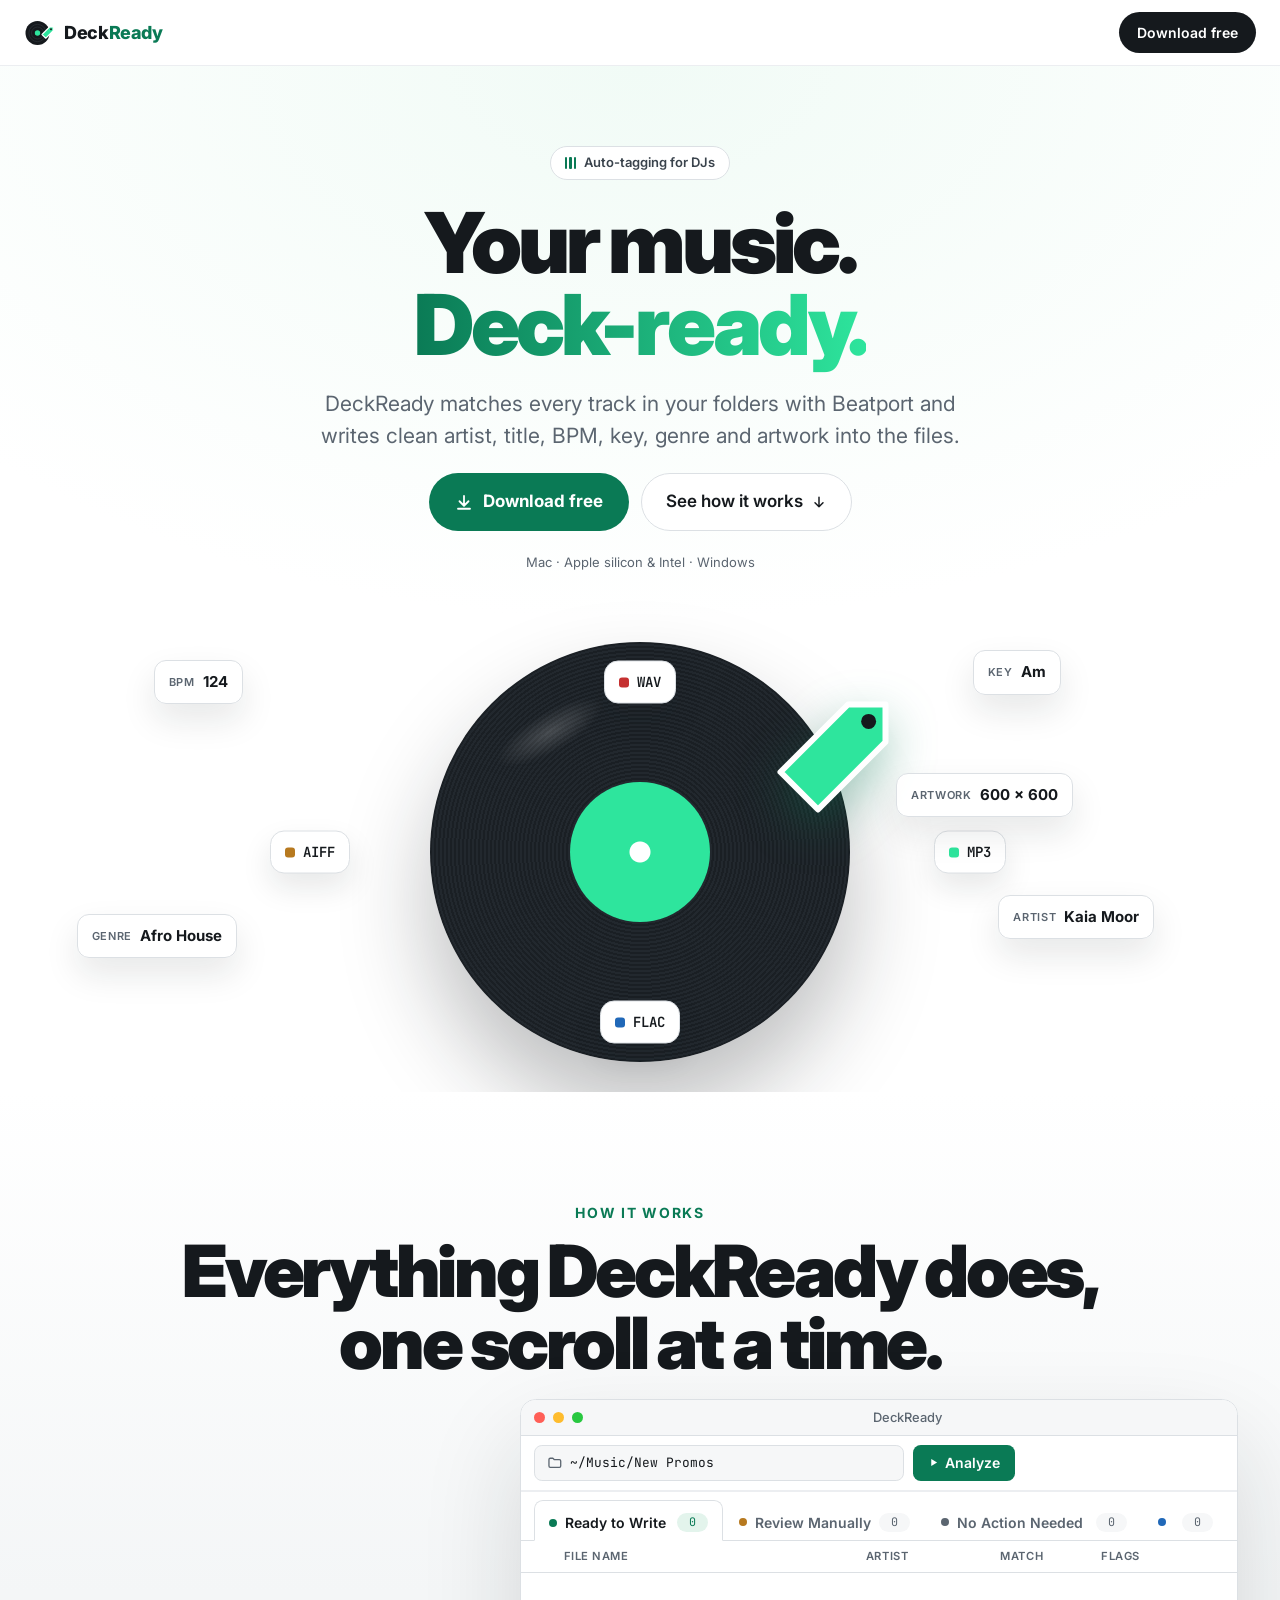
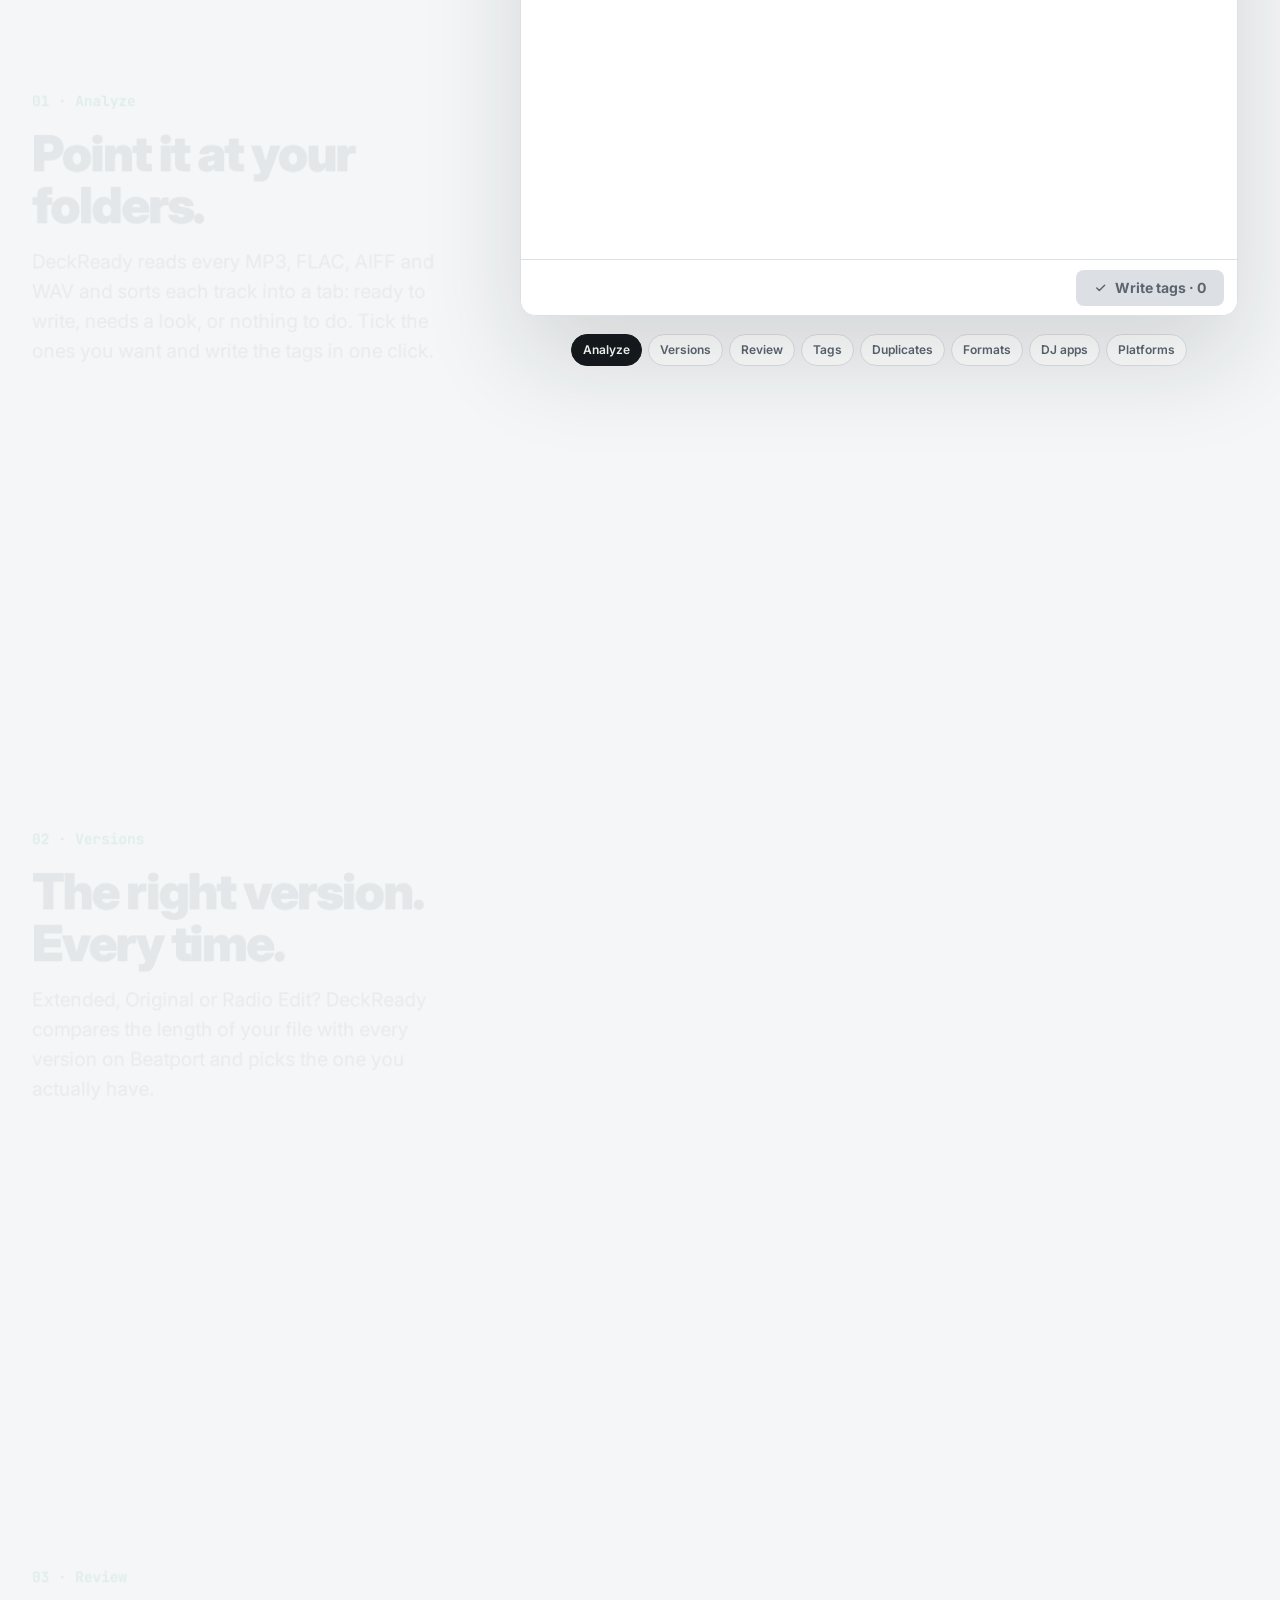
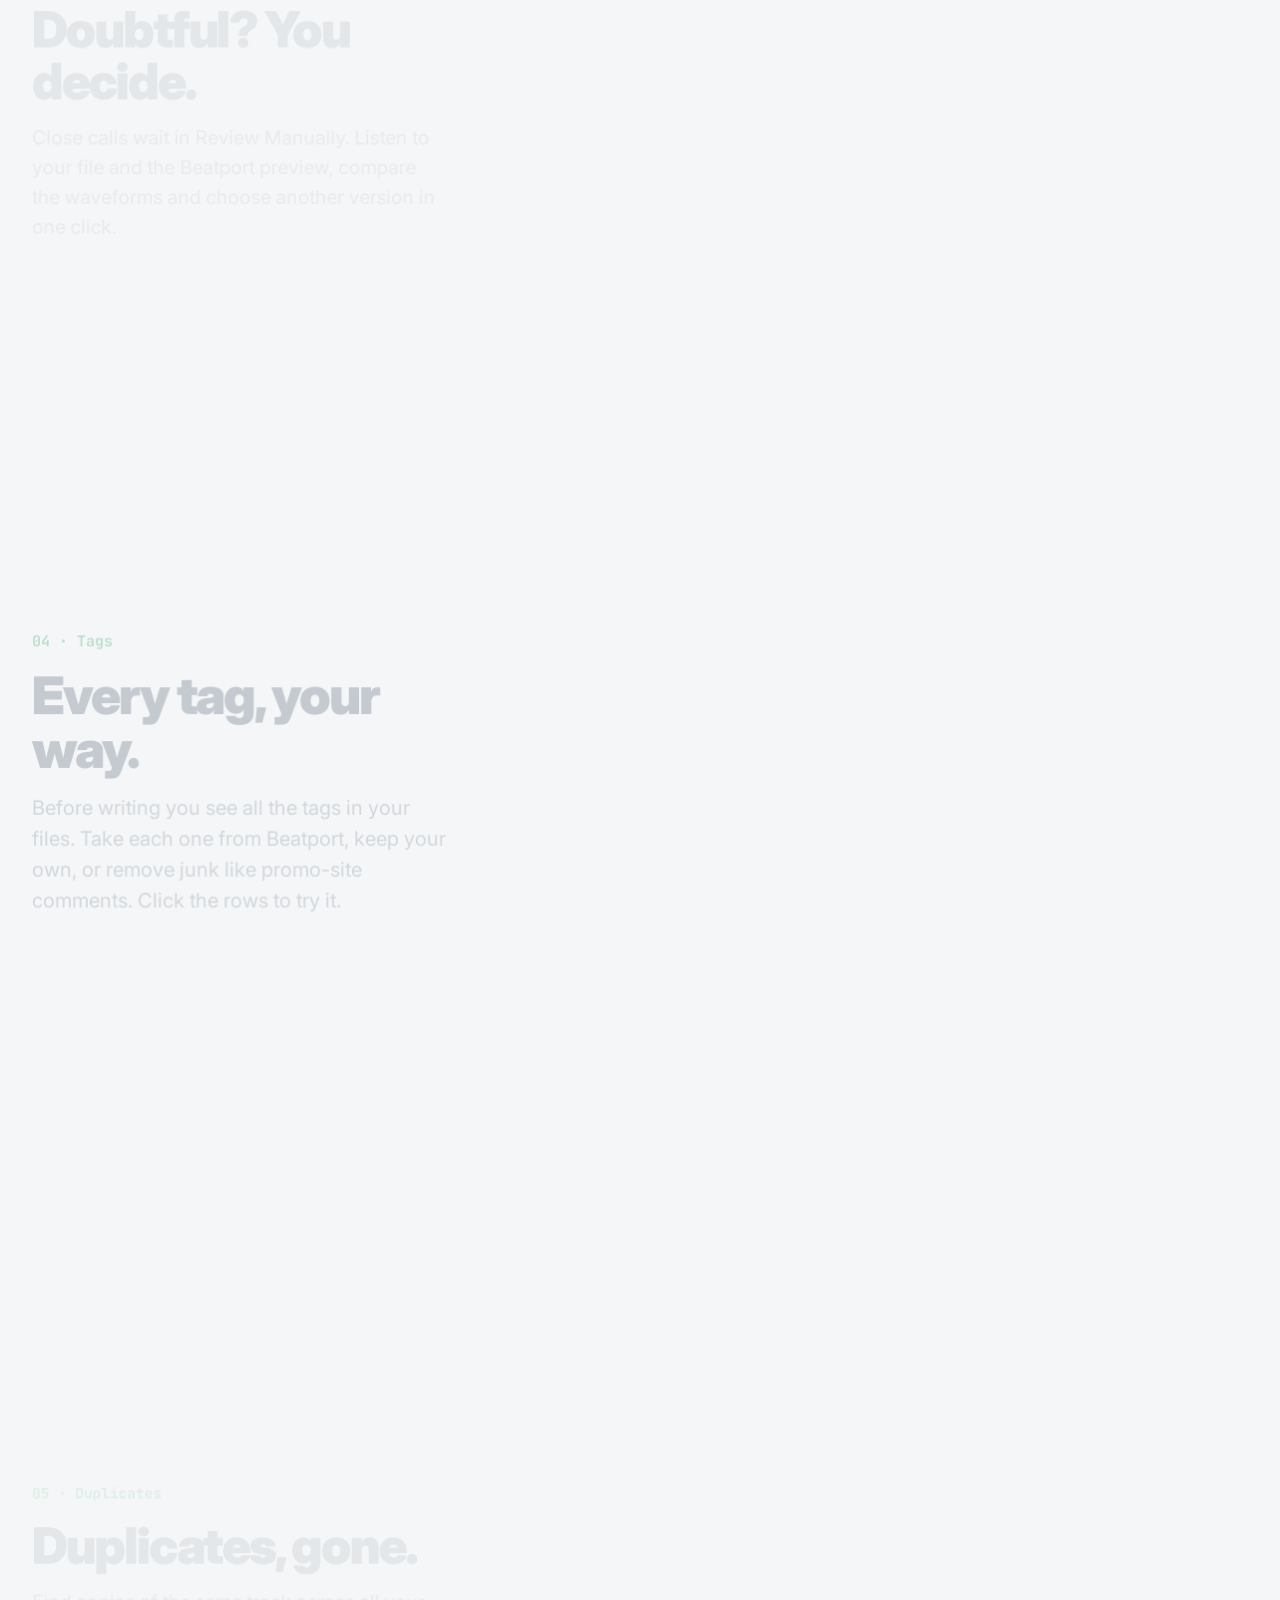
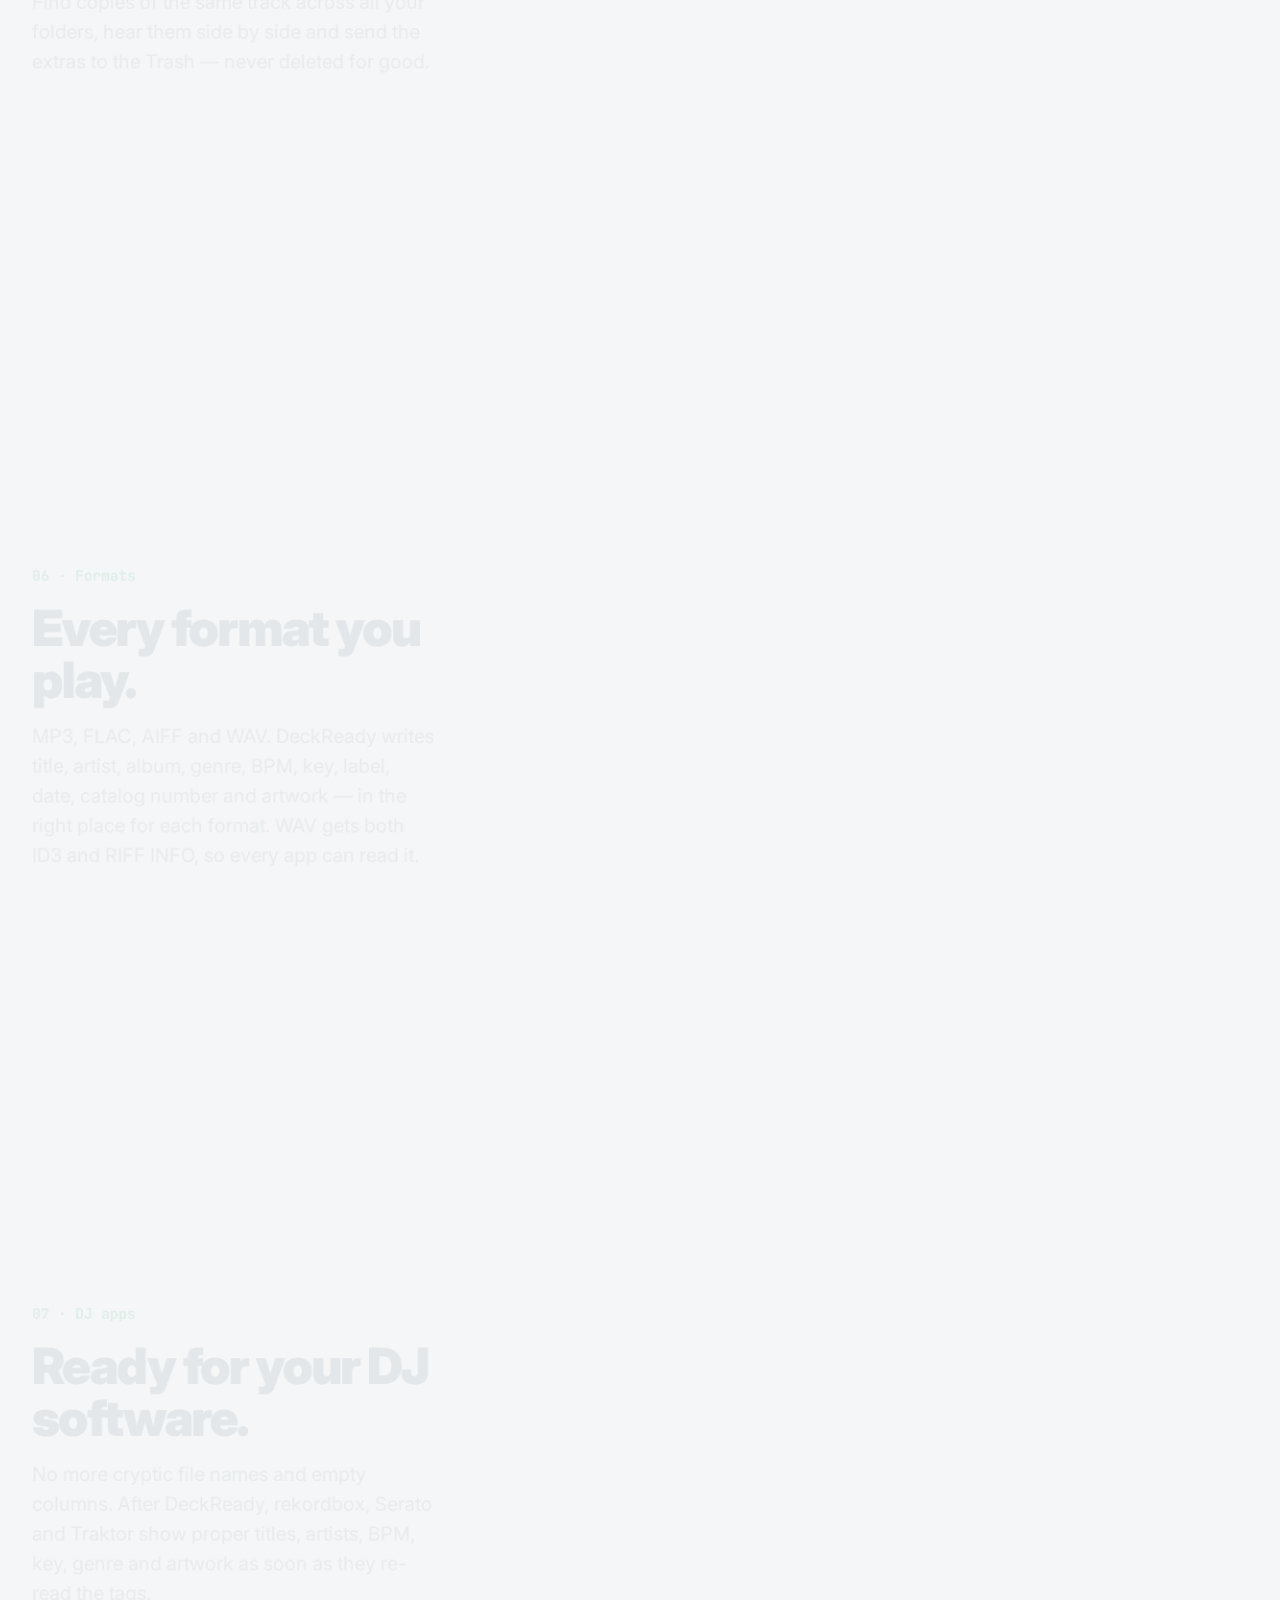
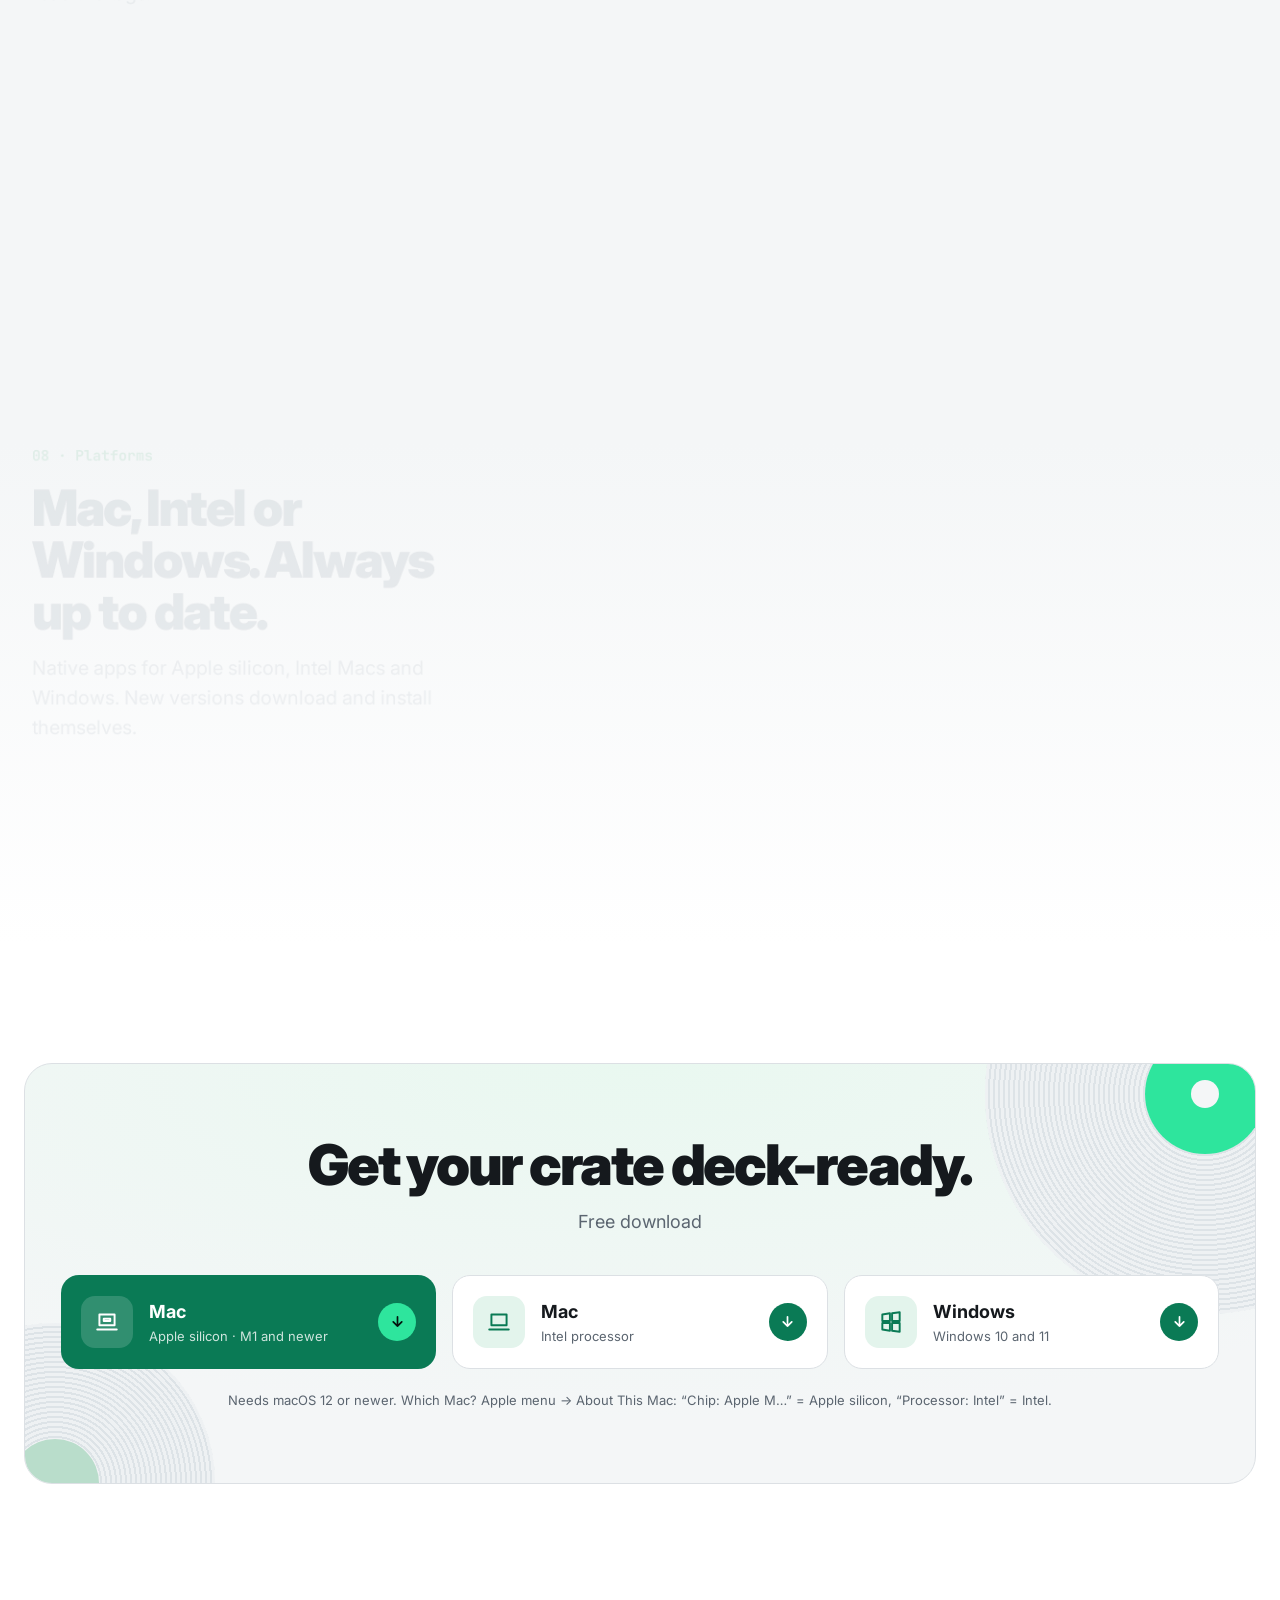
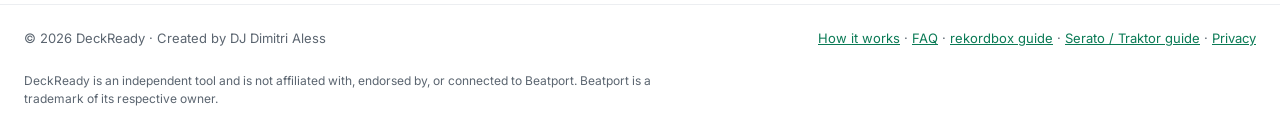
==== commit 61708c16: "SEO pages: how-it-works, FAQ, rekordbox and Serato/Traktor/Engine DJ guides; sitemap; footer links C" ====
--- a/index.html
+++ b/index.html
@@ -16,11 +16,12 @@
 <meta property="og:title" content="DeckReady — Auto-Tag Your DJ Library">
 <meta property="og:description" content="Automatically match your local MP3, FLAC, AIFF and WAV files on Beatport and write back correct genre, BPM, key and artwork. Free for macOS and Windows.">
 <meta property="og:site_name" content="DeckReady">
-<meta property="og:image" content="https://deckready.pitchclub.app/og-image.png">
+<meta property="og:image" content="https://deckready.pitchclub.app/assets/og-image.png?v=2">
 <meta property="og:image:width" content="1200">
 <meta property="og:image:height" content="630">
 <meta property="og:image:type" content="image/png">
-<meta name="twitter:image" content="https://deckready.pitchclub.app/og-image.png">
+<meta property="og:image:alt" content="DeckReady — auto-tag your tracks with Beatport: artist, title, BPM, key, genre and artwork">
+<meta name="twitter:image" content="https://deckready.pitchclub.app/assets/og-image.png?v=2">
 
 <!-- Twitter Card -->
 <meta name="twitter:card" content="summary_large_image">
@@ -49,8 +50,7 @@
     "Version-aware matching (Original Mix, Extended, Remix)",
     "Batch processing of entire music libraries"
   ],
-  "downloadUrl": "https://github.com/mid30084/deckready-releases/releases/latest",
-  "softwareVersion": "0.0.10"
+  "downloadUrl": "https://github.com/mid30084/deckready-releases/releases/latest"
 }
 </script>
 <link rel="icon" href="/favicon.svg" type="image/svg+xml">
@@ -249,7 +249,7 @@
 </main>
 
 <footer style="border-top: 1px solid #ECEEF1">
-<div style="max-width: 1240px; margin: 0 auto; padding: 24px; display: flex; justify-content: space-between; gap: 16px; flex-wrap: wrap; font-size: 13px; color: #5B6570"><span>© 2026 DeckReady · Created by DJ Dimitri Aless</span><a href="/privacy/">Privacy</a></div>
+<div style="max-width: 1240px; margin: 0 auto; padding: 24px; display: flex; justify-content: space-between; gap: 16px; flex-wrap: wrap; font-size: 13px; color: #5B6570"><span>© 2026 DeckReady · Created by DJ Dimitri Aless</span><span><a href="/how-it-works/">How it works</a> · <a href="/faq/">FAQ</a> · <a href="/rekordbox/">rekordbox guide</a> · <a href="/serato-traktor/">Serato / Traktor guide</a> · <a href="/privacy/">Privacy</a></span></div>
 <div style="max-width: 1240px; margin: 0 auto; padding: 0 24px 24px; font-size: 12px; line-height: 1.5; color: #5B6570"><p style="margin: 0; max-width: 640px">DeckReady is an independent tool and is not affiliated with, endorsed by, or connected to Beatport. Beatport is a trademark of its respective owner.</p></div>
 </footer>
 
